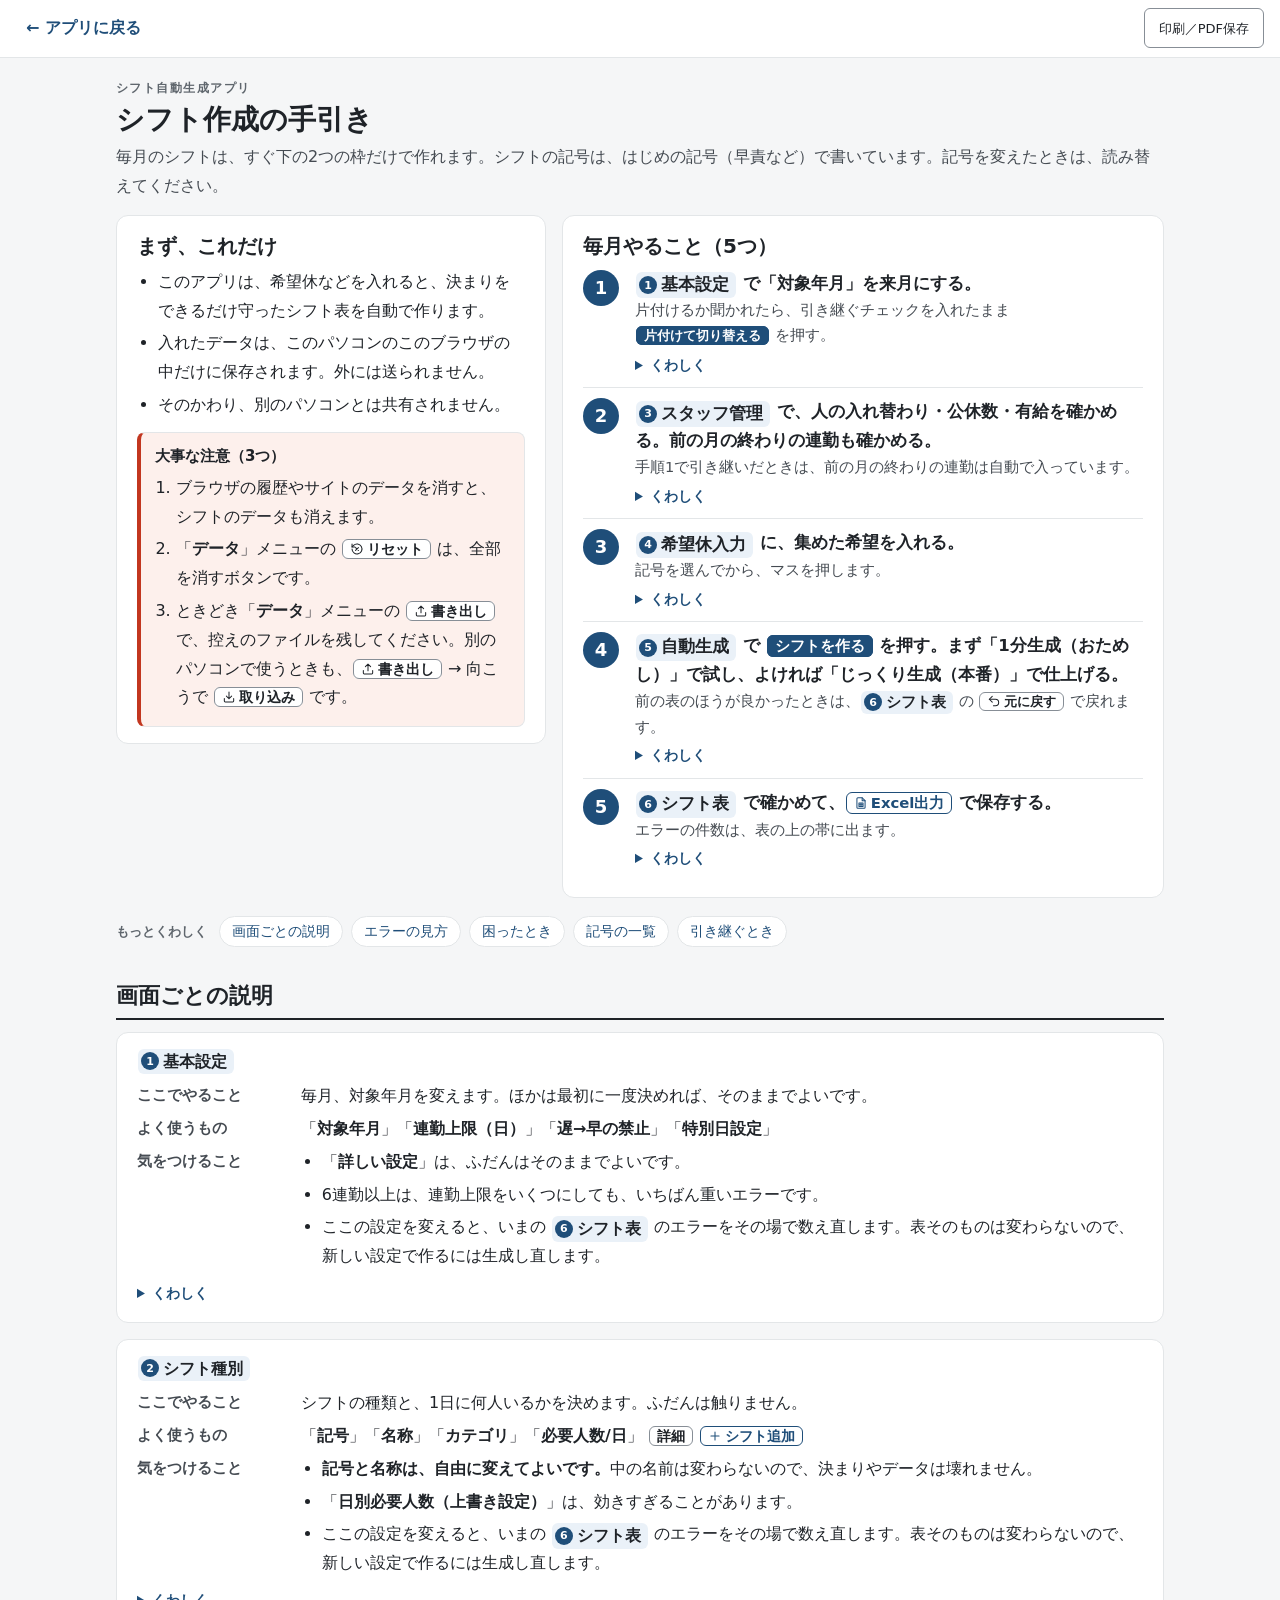
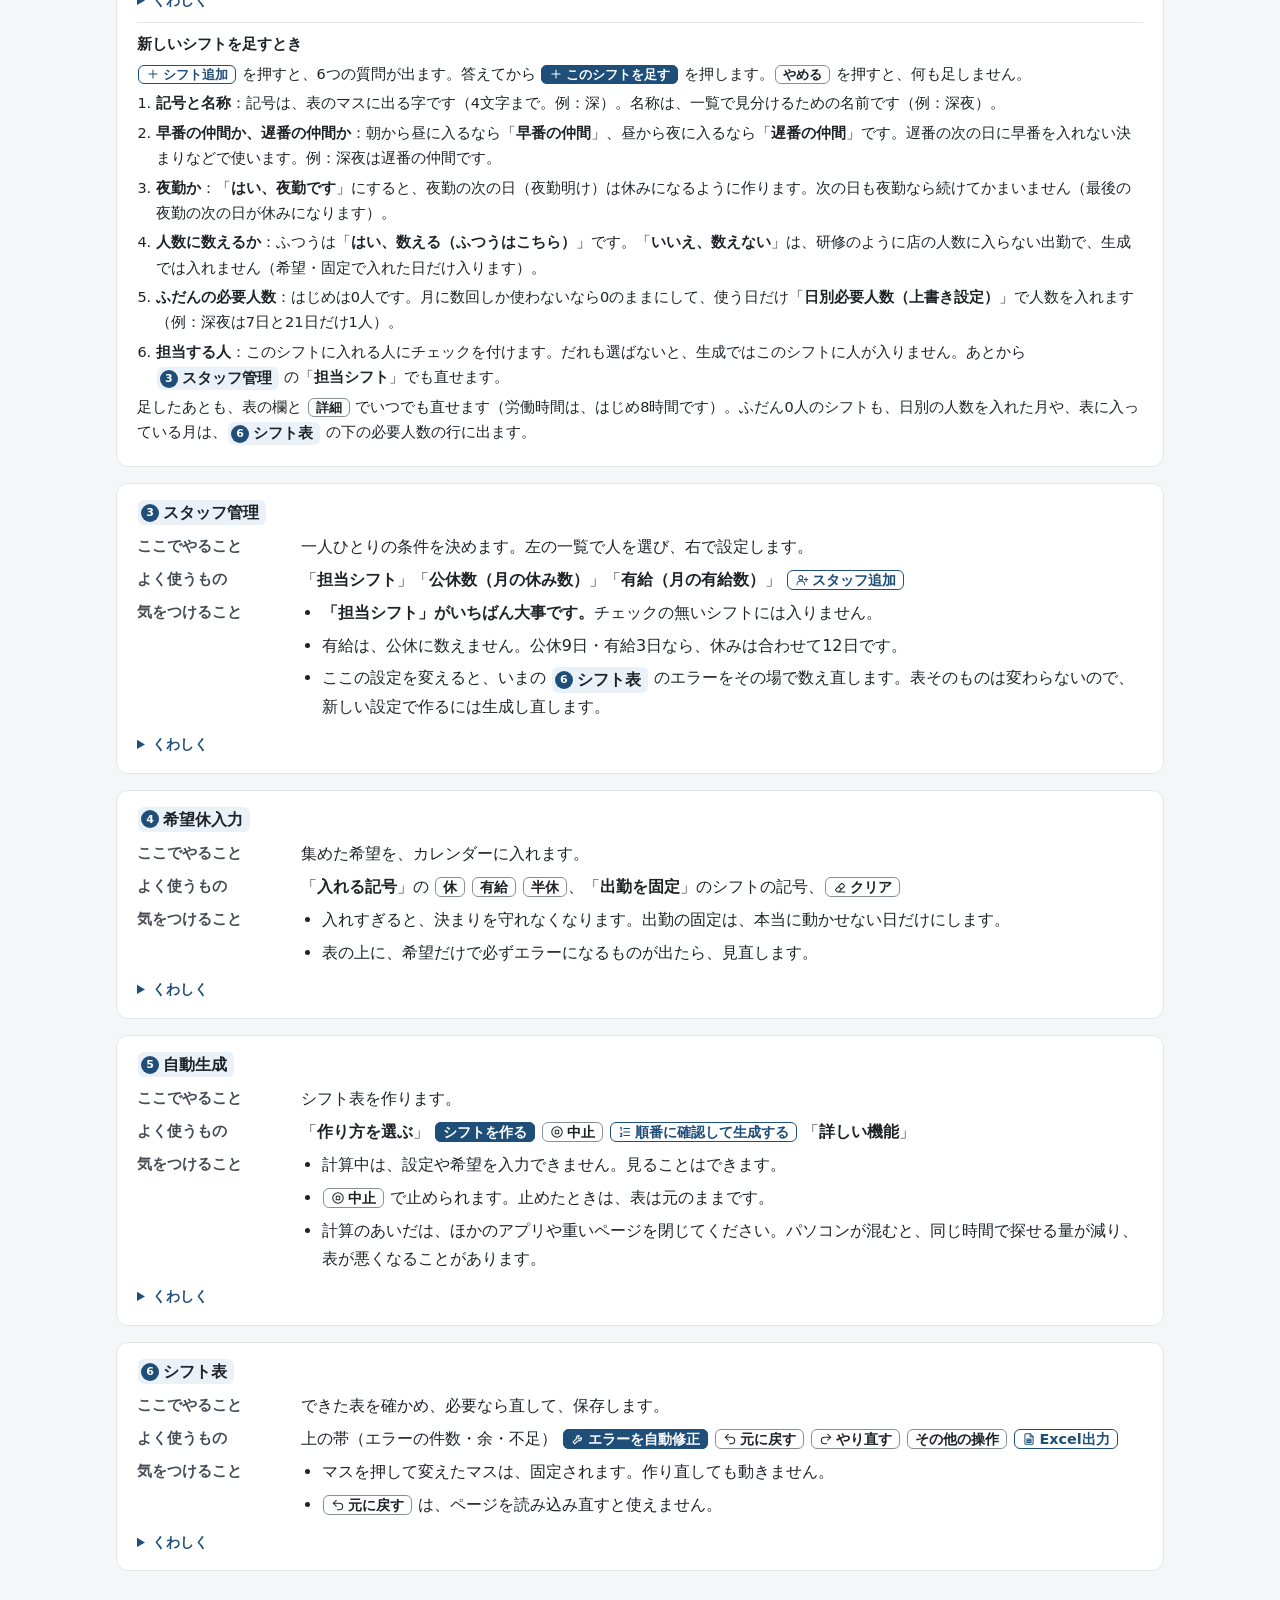
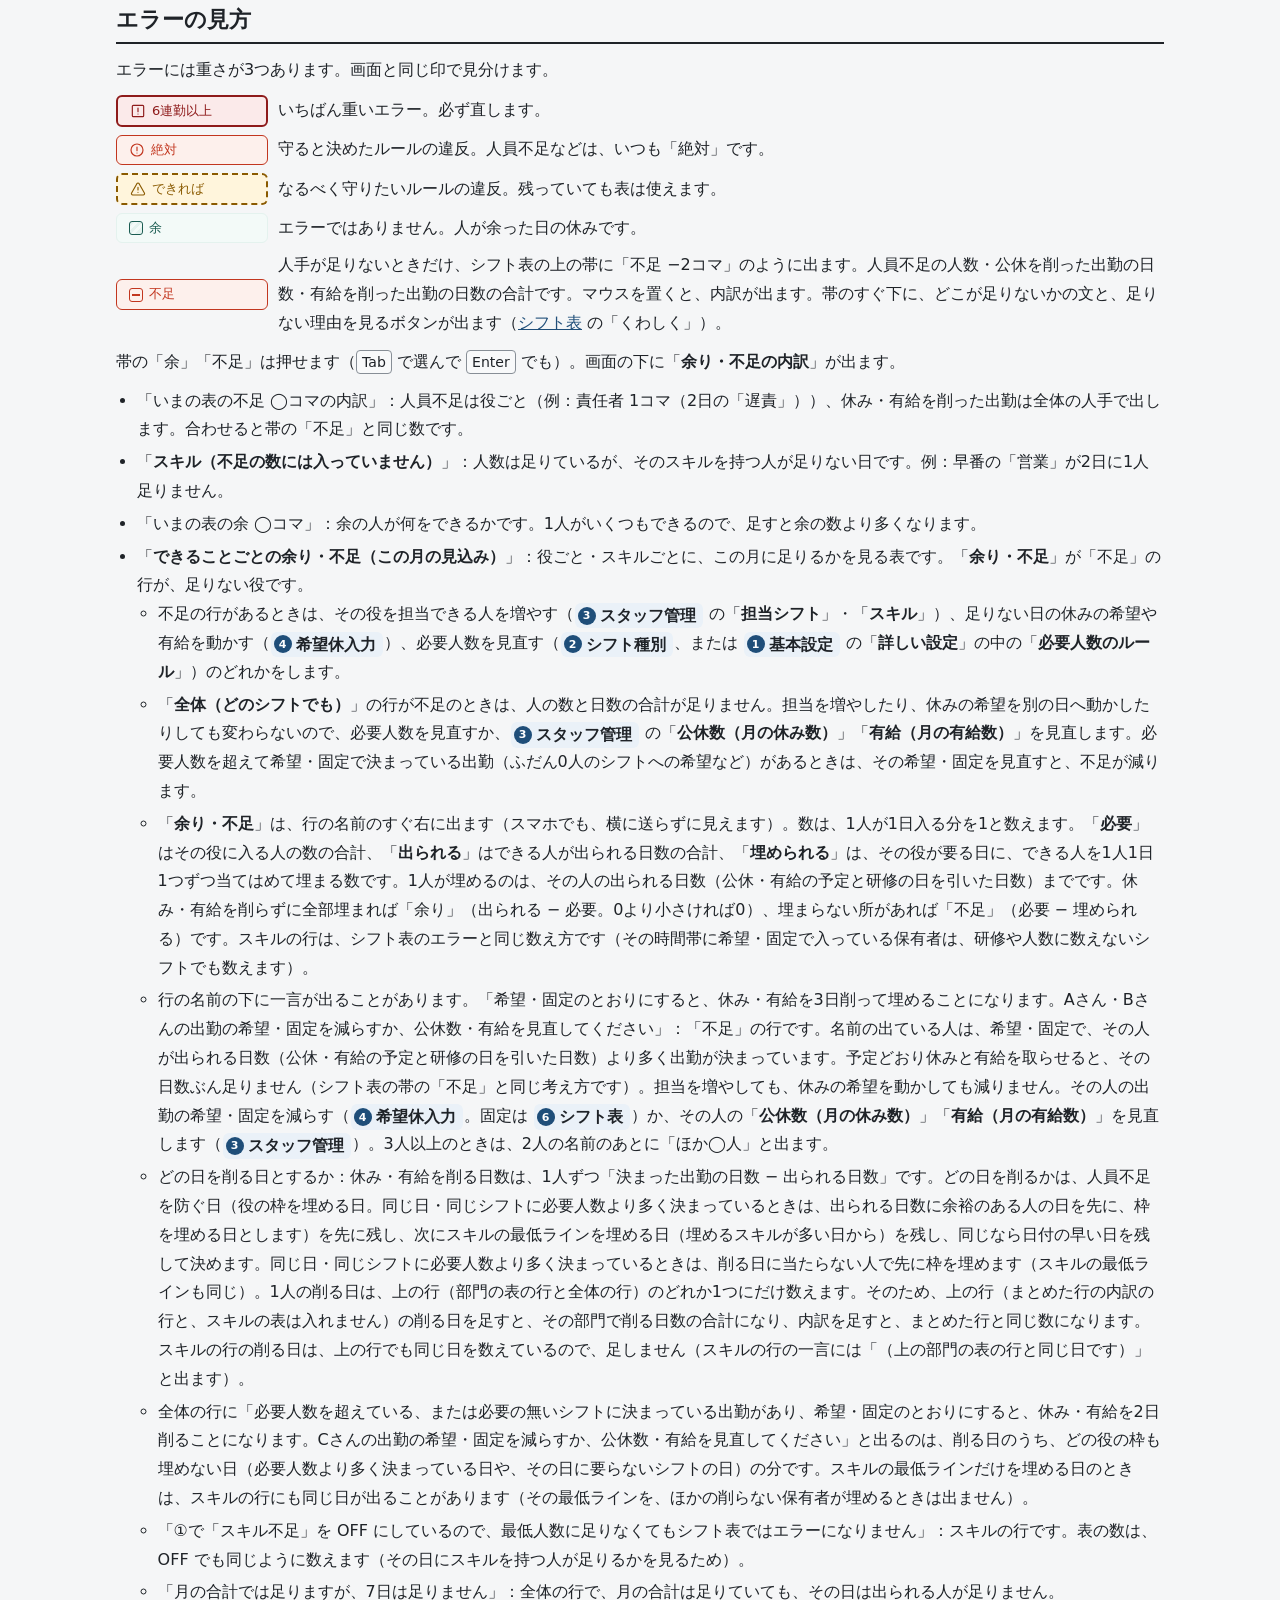
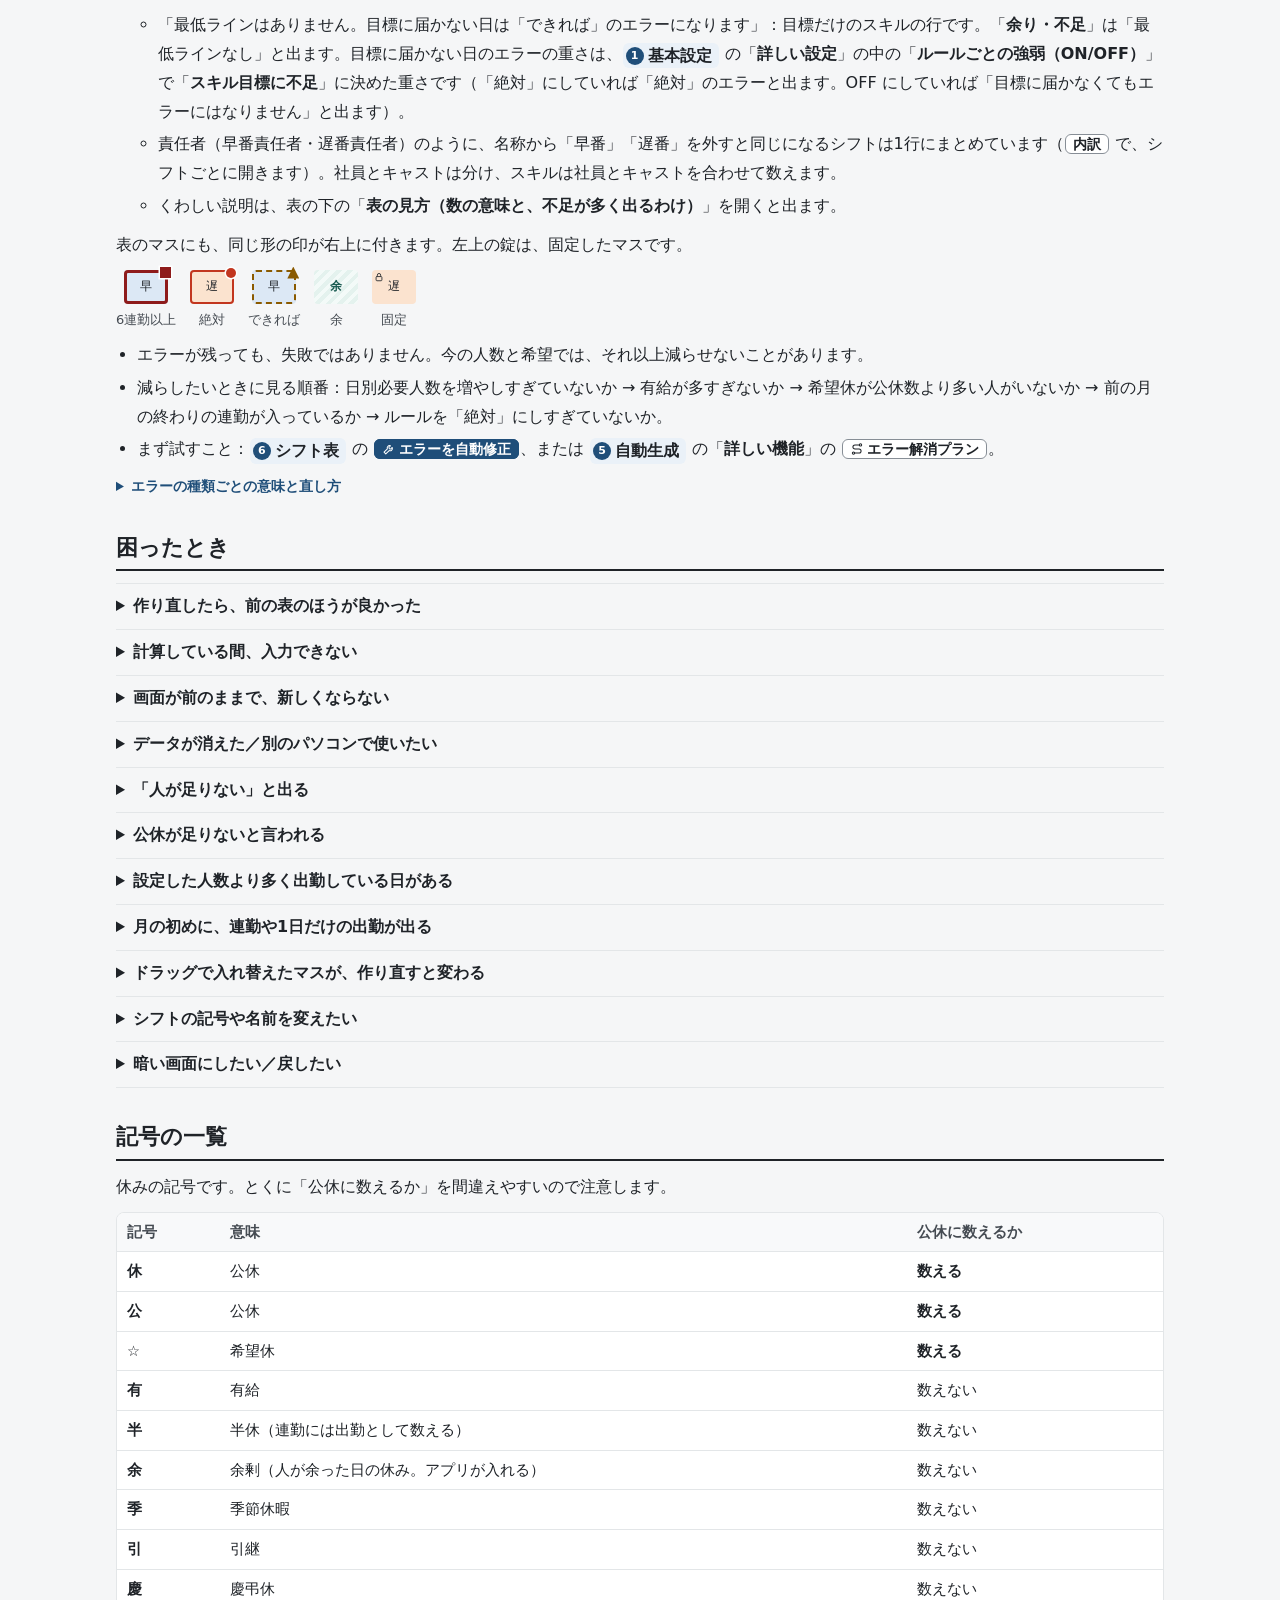
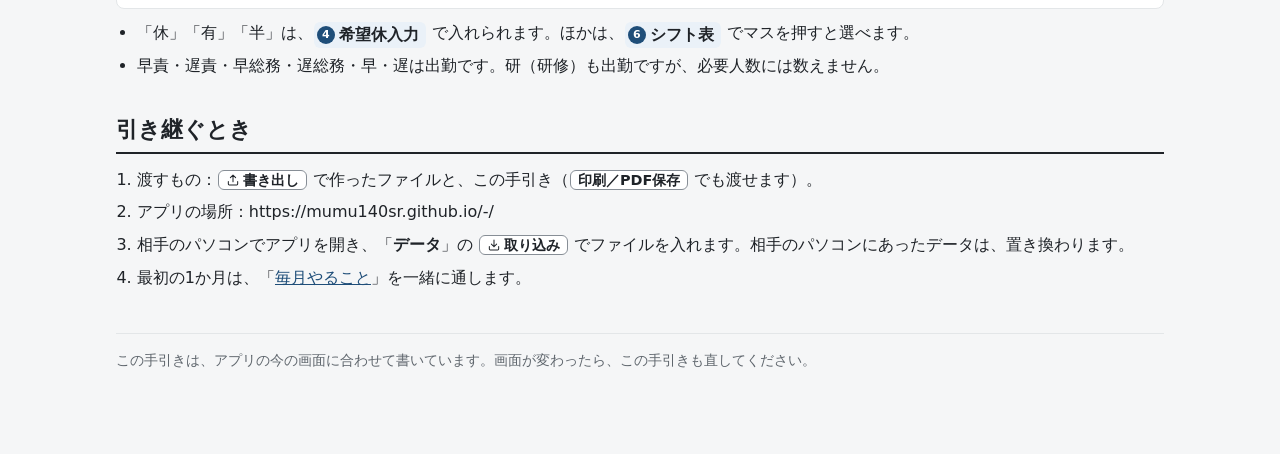
==== manual.html @ 2b90c6f6 "v269 直し2: 総務の順番（スキルの「なるべく総務に入れない」・総務の日数でならす・この通りに作り直すのあと） - スキル設定の各行に「なるべく総務に入れない」。総務の順番の2つ目の決め方は、その" ====
<!DOCTYPE html>
<html lang="ja">
<head>
<meta charset="UTF-8" />
<meta name="viewport" content="width=device-width, initial-scale=1.0" />
<title>シフト作成の手引き｜シフト自動生成アプリ</title>
<link rel="icon" href="favicon.svg?v=269" type="image/svg+xml">
<link rel="icon" href="favicon-32.png?v=269" sizes="32x32" type="image/png">
<link rel="icon" href="favicon-16.png?v=269" sizes="16x16" type="image/png">
<link rel="apple-touch-icon" href="apple-touch-icon.png?v=269">
<script>
/* アプリと同じ明暗で出す（アプリで選んだものを使い、無ければパソコンの設定に合わせる。app.v6.js と同じ決め方） */
(function () {
  try {
    var t = localStorage.getItem('shiftapp-theme');
    if (t !== 'dark' && t !== 'light') t = (window.matchMedia && window.matchMedia('(prefers-color-scheme: dark)').matches) ? 'dark' : 'light';
    document.documentElement.setAttribute('data-theme', t);
  } catch (e) {}
})();
</script>
<!-- 色・アイコン・エラーの札・マスの見本は、アプリの変数と部品（css/style.css）をそのまま使う -->
<link rel="stylesheet" href="css/style.css?v=269" />
<style>
/* ===== 手引きだけの見た目（m- で始まる名前。アプリの画面には効かない） ===== */
body.m-body { font-size: 16px; line-height: 1.8; }
.m-bar {
  position: sticky; top: 0; z-index: 20; display: flex; align-items: center; gap: 12px;
  padding: 8px 16px; background: var(--surface); border-bottom: 1px solid var(--border);
}
.m-back { font-weight: 700; text-decoration: none; color: var(--link); padding: 6px 10px; border-radius: var(--r-md); }
.m-back:hover { background: var(--accent-soft); }
.m-bar .btn { margin-left: auto; }
.m-wrap { max-width: 1080px; margin: 0 auto; padding: 20px 16px 72px; }
.m-head { margin-bottom: 14px; }
.m-eyebrow { font-size: 12px; font-weight: 700; letter-spacing: .12em; color: var(--text-muted); }
.m-head h1 { font-size: 28px; line-height: 1.35; margin: 2px 0 4px; }
.m-lede { margin: 0; color: var(--text-soft); }
.m-card {
  background: var(--surface); border: 1px solid var(--border); border-radius: var(--r-xl);
  padding: 16px 20px; margin: 0 0 16px;
}
.m-card > :last-child { margin-bottom: 0; }
.m-card h2 { font-size: 20px; line-height: 1.4; margin: 0 0 8px; }
.m-first { display: grid; grid-template-columns: minmax(0, 5fr) minmax(0, 7fr); gap: 16px; align-items: start; }
.m-first .m-card { margin: 0; }
@media (max-width: 880px) { .m-first { grid-template-columns: 1fr; } }
p { margin: 0 0 10px; }
ul, ol { margin: 0 0 10px; padding-left: 1.3em; }
li { margin-bottom: 4px; }
.m-caution { background: var(--lv-must-bg); border: 1px solid var(--border); border-left: 4px solid var(--lv-must); border-radius: var(--r-lg); padding: 10px 14px; margin-top: 12px; }
.m-caution h3 { font-size: 15px; margin: 0 0 4px; color: var(--text); }
.m-caution ol { margin: 0; }
/* 毎月やること（大きな番号） */
.m-steps { list-style: none; padding: 0; margin: 0; }
.m-steps > li { display: grid; grid-template-columns: 40px minmax(0, 1fr); gap: 12px; padding: 10px 0; margin: 0; border-top: 1px solid var(--border); }
.m-steps > li:first-child { border-top: 0; padding-top: 2px; }
.m-num {
  width: 36px; height: 36px; border-radius: 50%; background: var(--accent); color: var(--accent-text);
  display: grid; place-items: center; font-weight: 700; font-size: 18px; line-height: 1;
}
.m-step-main { font-weight: 700; font-size: 16.5px; line-height: 1.7; }
.m-step-sub { color: var(--text-soft); font-size: 14.5px; line-height: 1.7; }
/* 折りたたみ（開かなくても使える。中は細かい注意） */
details.m-more { margin-top: 4px; font-size: 14.5px; line-height: 1.75; }
details.m-more > summary { cursor: pointer; color: var(--link); font-weight: 700; font-size: 14px; width: max-content; max-width: 100%; }
details.m-more[open] > summary { margin-bottom: 4px; }
details.m-more > :not(summary) { color: var(--text); }
/* 画面と同じ名前の札 */
.m-tab {
  display: inline-flex; align-items: center; gap: 4px; padding: 0 7px 0 3px; margin: 0 1px;
  border-radius: var(--r-md); background: var(--accent-soft); color: var(--text); font-weight: 700; line-height: 1.6;
  white-space: nowrap;
}
.m-tab::before {
  content: attr(data-n); display: inline-grid; place-items: center; width: 18px; height: 18px; border-radius: 50%;
  background: var(--accent); color: var(--accent-text); font-size: 11px; line-height: 1;
}
.m-btn {
  display: inline; padding: 1px 7px; margin: 0 1px; border: 1px solid var(--border-control); border-radius: var(--r-md);
  background: var(--surface); color: var(--text); font-size: .9em; font-weight: 600; line-height: 1.9;
  white-space: nowrap;
}
/* とても長い名前の札だけ、スマホ幅で折り返す */
.m-btn.wrap { white-space: normal; -webkit-box-decoration-break: clone; box-decoration-break: clone; overflow-wrap: anywhere; }
.m-btn.pri { background: var(--accent); border-color: var(--accent); color: var(--accent-text); }
.m-btn.out { border-color: var(--accent); color: var(--link); }
:root[data-theme="dark"] .m-btn.out { border-color: var(--link); }
.m-btn .ic { width: 14px; height: 14px; margin-right: 3px; vertical-align: -2px; }
.m-ui { font-weight: 700; }
.m-key { display: inline-block; padding: 0 5px; border: 1px solid var(--border-control); border-radius: var(--r-sm); font-size: .88em; line-height: 1.6; background: var(--surface-2); }
/* もくじ */
.m-toc { margin: 18px 0 8px; display: flex; flex-wrap: wrap; gap: 6px 8px; align-items: center; }
.m-toc b { font-size: 13px; color: var(--text-muted); margin-right: 4px; }
.m-toc a { text-decoration: none; color: var(--link); background: var(--surface); border: 1px solid var(--border); border-radius: var(--radius-pill); padding: 2px 12px; font-size: 14px; }
.m-toc a:hover { background: var(--accent-soft); }
/* 章 */
.m-sec { margin-top: 34px; scroll-margin-top: 64px; }
.m-sec > h2 { font-size: 22px; line-height: 1.4; margin: 0 0 12px; padding-bottom: 6px; border-bottom: 2px solid var(--text); }
.m-screen h3 { font-size: 18px; margin: 0 0 8px; display: flex; align-items: center; gap: 8px; }
.m-screen h3 .m-tab { font-size: 16px; }
.m-three { display: grid; grid-template-columns: 9.5em minmax(0, 1fr); gap: 4px 12px; margin: 0 0 6px; }
.m-three dt { font-weight: 700; color: var(--text-soft); font-size: 14.5px; }
.m-three dd { margin: 0; }
.m-three dd ul { margin: 0; }
.m-howto { border-top: 1px solid var(--border); margin-top: 10px; padding-top: 8px; font-size: 14.5px; line-height: 1.75; }
.m-howto h4 { font-size: 15px; margin: 0 0 4px; }
.m-howto p { margin: 4px 0; }
.m-howto ol { margin: 4px 0; }
@media (max-width: 560px) { .m-three { grid-template-columns: 1fr; } .m-three dd { margin-bottom: 6px; } }
/* 表 */
.m-tw { overflow-x: auto; margin: 6px 0 10px; border: 1px solid var(--border); border-radius: var(--r-lg); background: var(--surface); }
table.m-table { width: 100%; border-collapse: collapse; }
.m-table th, .m-table td {
  text-align: left; vertical-align: top; border: 0; border-bottom: 1px solid var(--border);
  padding: 7px 10px; font-size: 14.5px; line-height: 1.7; color: var(--text);
}
.m-table thead th { background: var(--surface-2); color: var(--text-soft); font-weight: 700; white-space: nowrap; }
.m-table tbody tr:last-child td, .m-table tbody tr:last-child th { border-bottom: 0; }
.m-table tbody tr:hover { background: transparent; }
.m-table .m-grp th { background: var(--surface-2); color: var(--text-soft); font-size: 13.5px; }
.m-table td.m-sym { font-weight: 700; white-space: nowrap; }
/* エラーの段階・マスの見本（アプリの部品のまま） */
.m-levels { list-style: none; padding: 0; margin: 4px 0 10px; display: grid; gap: 8px; }
.m-levels li { display: grid; grid-template-columns: 9.5em minmax(0, 1fr); gap: 10px; align-items: center; margin: 0; }
.m-levels .lv-chip { justify-content: flex-start; }
@media (max-width: 560px) { .m-levels li { grid-template-columns: 1fr; gap: 2px; } .m-levels .lv-chip { width: max-content; } }
.m-cells { display: flex; flex-wrap: wrap; gap: 14px; margin: 6px 0 10px; }
.m-cells figure { margin: 0; display: grid; justify-items: center; gap: 4px; font-size: 13px; color: var(--text-soft); }
.m-cells .shift-cell { width: 44px; }
/* 困ったとき */
.m-qa details { border-top: 1px solid var(--border); padding: 8px 0; }
.m-qa details:last-child { border-bottom: 1px solid var(--border); }
.m-qa summary { cursor: pointer; font-weight: 700; }
.m-qa summary:hover { color: var(--link); }
.m-qa details > p { margin: 6px 0 2px 1.2em; color: var(--text); font-size: 15px; }
.m-foot { margin-top: 40px; padding-top: 14px; border-top: 1px solid var(--border); color: var(--text-muted); font-size: 13.5px; }
/* 印刷：画面の上の帯ともくじは出さない。折りたたみは印刷の前に開く（下の script） */
@media print {
  .m-bar, .m-toc { display: none; }
  body.m-body { background: #fff; font-size: 11pt; }
  .m-first { grid-template-columns: 1fr; }
  .m-card, .m-tw, .m-qa details { break-inside: avoid; }
  details > summary { list-style: none; }
}
</style>
</head>
<body class="m-body">
<!-- 線画のアイコン（index.html の #iconSprite から、この手引きで使うものだけを写したもの。形を変えるときは index.html と合わせる） -->
<svg id="iconSprite" width="0" height="0" style="position:absolute" aria-hidden="true" focusable="false"><defs>
<symbol id="i-carry" viewBox="0 0 24 24"><rect x="13" y="4" width="8" height="16" rx="1.5"/><path d="M3 12h7.5M7.5 8.5 11 12l-3.5 3.5"/></symbol>
<symbol id="i-crit" viewBox="0 0 24 24"><rect x="3.5" y="3.5" width="17" height="17" rx="1.5"/><path d="M12 7.5v5.5M12 16.5v.01"/></symbol>
<symbol id="i-csv" viewBox="0 0 24 24"><path d="M14 3H6.5A1.5 1.5 0 0 0 5 4.5v15A1.5 1.5 0 0 0 6.5 21h11a1.5 1.5 0 0 0 1.5-1.5V8l-5-5z"/><path d="M14 3v5h5"/><path d="M8.5 12.5h7M8.5 15.5h7M8.5 18.5h4"/></symbol>
<symbol id="i-eraser" viewBox="0 0 24 24"><path d="M8.5 20.5h12M5 15.5l9-9a2 2 0 0 1 2.8 0l2.2 2.2a2 2 0 0 1 0 2.8l-8.5 8.5a2 2 0 0 1-1.4.5H8.3a2 2 0 0 1-1.4-.6L5 18.3a2 2 0 0 1 0-2.8z"/><path d="m9.5 11 4.5 4.5"/></symbol>
<symbol id="i-excel" viewBox="0 0 24 24"><path d="M14 3H6.5A1.5 1.5 0 0 0 5 4.5v15A1.5 1.5 0 0 0 6.5 21h11a1.5 1.5 0 0 0 1.5-1.5V8l-5-5z"/><path d="M14 3v5h5"/><path d="M8.5 12h7v6h-7zM8.5 15h7M12 12v6"/></symbol>
<symbol id="i-export" viewBox="0 0 24 24"><path d="M4 14.5V19a1.5 1.5 0 0 0 1.5 1.5h13A1.5 1.5 0 0 0 20 19v-4.5"/><path d="M12 15V3.5M7.5 8 12 3.5 16.5 8"/></symbol>
<symbol id="i-feasible" viewBox="0 0 24 24"><circle cx="10.5" cy="10.5" r="6.5"/><path d="m20 20-4.6-4.6"/><path d="m7.8 10.6 1.9 1.9 3.4-3.6"/></symbol>
<symbol id="i-forecast" viewBox="0 0 24 24"><path d="m3.5 17 5.5-5.5 4 4 7.5-7.5"/><path d="M15 8h5.5v5.5"/></symbol>
<symbol id="i-import" viewBox="0 0 24 24"><path d="M4 14.5V19a1.5 1.5 0 0 0 1.5 1.5h13A1.5 1.5 0 0 0 20 19v-4.5"/><path d="M12 3.5V15M7.5 10.5 12 15l4.5-4.5"/></symbol>
<symbol id="i-lock" viewBox="0 0 24 24"><rect x="5" y="11" width="14" height="10" rx="2"/><path d="M8 11V7.5a4 4 0 0 1 8 0V11"/></symbol>
<symbol id="i-must" viewBox="0 0 24 24"><circle cx="12" cy="12" r="9"/><path d="M12 7.5v5.5M12 16.5v.01"/></symbol>
<symbol id="i-partial" viewBox="0 0 24 24"><rect x="3" y="5" width="18" height="16" rx="2"/><path d="M3 10h18M8 3v4M16 3v4"/><path d="M8 15.5h7M13 13.5l2 2-2 2"/></symbol>
<symbol id="i-plan" viewBox="0 0 24 24"><circle cx="6" cy="19" r="2"/><circle cx="18" cy="5" r="2"/><path d="M8 19h7.5a3.5 3.5 0 0 0 0-7h-7a3.5 3.5 0 0 1 0-7H16"/></symbol>
<symbol id="i-plus" viewBox="0 0 24 24"><path d="M12 5v14M5 12h14"/></symbol>
<symbol id="i-redo" viewBox="0 0 24 24"><path d="m15 14 5-5-5-5"/><path d="M20 9H9.5a5.5 5.5 0 0 0 0 11H13"/></symbol>
<symbol id="i-repair" viewBox="0 0 24 24"><path d="M14.5 6.5a4 4 0 0 0-5.3 5.2L3.5 17.5l3 3 5.8-5.8a4 4 0 0 0 5.2-5.3l-2.6 2.6-2.4-.6-.6-2.4z"/></symbol>
<symbol id="i-reset" viewBox="0 0 24 24"><path d="M3.5 12a8.5 8.5 0 1 0 2.6-6.1L3.5 8.5"/><path d="M3.5 3.5v5h5"/><path d="m9.5 9.5 5 5M14.5 9.5l-5 5"/></symbol>
<symbol id="i-rulecheck" viewBox="0 0 24 24"><rect x="5" y="4" width="14" height="17.5" rx="2"/><path d="M9 4V2.5h6V4"/><path d="m9 13 2 2 4-4.5"/></symbol>
<symbol id="i-soft" viewBox="0 0 24 24"><path d="M10.3 4 2.4 18a2 2 0 0 0 1.7 3h15.8a2 2 0 0 0 1.7-3L13.7 4a2 2 0 0 0-3.4 0z"/><path d="M12 9.5v4M12 17v.01"/></symbol>
<symbol id="i-stop" viewBox="0 0 24 24"><circle cx="12" cy="12" r="9"/><rect x="9" y="9" width="6" height="6" rx="1"/></symbol>
<symbol id="i-sur-fix" viewBox="0 0 24 24"><path d="M4 6h9M17 6h3M4 12h3M11 12h9M4 18h11M19 18h1"/><circle cx="15" cy="6" r="2"/><circle cx="9" cy="12" r="2"/><circle cx="17" cy="18" r="2"/></symbol>
<symbol id="i-sur-use" viewBox="0 0 24 24"><path d="M12 4v16M8 20h8M5 7h14"/><path d="M5 7 2.5 13a2.6 2.6 0 0 0 5 0L5 7zM19 7l-2.5 6a2.6 2.6 0 0 0 5 0L19 7z"/><circle cx="12" cy="4" r="1"/></symbol>
<symbol id="i-undo" viewBox="0 0 24 24"><path d="M9 14 4 9l5-5"/><path d="M4 9h10.5a5.5 5.5 0 0 1 0 11H11"/></symbol>
<symbol id="i-unlock" viewBox="0 0 24 24"><rect x="5" y="11" width="14" height="10" rx="2"/><path d="M8 11V7.5a4 4 0 0 1 7.6-1.7"/></symbol>
<symbol id="i-user-plus" viewBox="0 0 24 24"><circle cx="10" cy="8" r="3.5"/><path d="M3.5 20a6.5 6.5 0 0 1 13 0M19 8v6M16 11h6"/></symbol>
<symbol id="i-wizard" viewBox="0 0 24 24"><path d="M10 6h10M10 12h10M10 18h10"/><path d="M4 5l1.5-1v5M3.8 15.2a1.6 1.6 0 1 1 2.4 1.9L4 19.5h2.6"/></symbol>
</defs></svg>
<div class="m-bar">
  <a class="m-back" href="index.html">← アプリに戻る</a>
  <button id="btnPrint" type="button" class="btn">印刷／PDF保存</button>
</div>

<main class="m-wrap">

  <header class="m-head">
    <div class="m-eyebrow">シフト自動生成アプリ</div>
    <h1>シフト作成の手引き</h1>
    <p class="m-lede">毎月のシフトは、すぐ下の2つの枠だけで作れます。シフトの記号は、はじめの記号（早責など）で書いています。記号を変えたときは、読み替えてください。</p>
  </header>

  <div class="m-first">
    <!-- 1. まず、これだけ -->
    <section class="m-card" id="first">
      <h2>まず、これだけ</h2>
      <ul>
        <li>このアプリは、希望休などを入れると、決まりをできるだけ守ったシフト表を自動で作ります。</li>
        <li>入れたデータは、このパソコンのこのブラウザの中だけに保存されます。外には送られません。</li>
        <li>そのかわり、別のパソコンとは共有されません。</li>
      </ul>
      <div class="m-caution">
        <h3>大事な注意（3つ）</h3>
        <ol>
          <li>ブラウザの履歴やサイトのデータを消すと、シフトのデータも消えます。</li>
          <li>「<span class="m-ui">データ</span>」メニューの <span class="m-btn"><svg class="ic" aria-hidden="true"><use href="#i-reset"/></svg>リセット</span> は、全部を消すボタンです。</li>
          <li>ときどき「<span class="m-ui">データ</span>」メニューの <span class="m-btn"><svg class="ic" aria-hidden="true"><use href="#i-export"/></svg>書き出し</span> で、控えのファイルを残してください。別のパソコンで使うときも、<span class="m-btn"><svg class="ic" aria-hidden="true"><use href="#i-export"/></svg>書き出し</span> → 向こうで <span class="m-btn"><svg class="ic" aria-hidden="true"><use href="#i-import"/></svg>取り込み</span> です。</li>
        </ol>
      </div>
    </section>

    <!-- 2. 毎月やること -->
    <section class="m-card" id="monthly">
      <h2>毎月やること（5つ）</h2>
      <ol class="m-steps">
        <li><span class="m-num">1</span><div>
          <div class="m-step-main"><span class="m-tab" data-n="1">基本設定</span> で「<span class="m-ui">対象年月</span>」を来月にする。</div>
          <div class="m-step-sub">片付けるか聞かれたら、引き継ぐチェックを入れたまま <span class="m-btn pri">片付けて切り替える</span> を押す。</div>
          <details class="m-more"><summary>くわしく</summary>
            <ol>
              <li>先月の表や希望が残っていると、「<span class="m-msg" data-pat="◯に切り替えます">◯◯ に切り替えます</span>」の画面が出ます。</li>
              <li>「<span class="m-msg" data-pat="◯の表から「前月末の連勤日数・最後のシフト」を引き継ぐ">（先月）の表から「前月末の連勤日数・最後のシフト」を引き継ぐ</span>」に、チェックが入っているか確かめます。</li>
              <li><span class="m-btn pri">片付けて切り替える</span> を押します。控えを残すなら <span class="m-btn"><svg class="ic" aria-hidden="true"><use href="#i-export"/></svg>先に書き出してから片付ける</span> を押します。</li>
            </ol>
            <ul>
              <li>片付けるのは、先月の表・希望休・固定・特別日・日ごとの必要人数などです。スタッフや設定は残ります。</li>
              <li>引き継ぐのは、そのときの表の月末です。先月の表を手で直したなら、直し終えてから切り替えます。</li>
              <li>引き継ぐチェックは、ちょうど次の月にしたときで、先月の表を作ってあるときだけ出ます。</li>
              <li><span class="m-btn">やめる（月も変えない）</span> を押すと、何も変わりません。</li>
            </ul>
          </details>
        </div></li>
        <li><span class="m-num">2</span><div>
          <div class="m-step-main"><span class="m-tab" data-n="3">スタッフ管理</span> で、人の入れ替わり・公休数・有給を確かめる。前の月の終わりの連勤も確かめる。</div>
          <div class="m-step-sub">手順1で引き継いだときは、前の月の終わりの連勤は自動で入っています。</div>
          <details class="m-more"><summary>くわしく</summary>
            <ul>
              <li>左の一覧で人を選ぶと、右にその人の設定が出ます。</li>
              <li>新しい人は <span class="m-btn out"><svg class="ic" aria-hidden="true"><use href="#i-user-plus"/></svg>スタッフ追加</span> で足します。やめた人は、設定の右上の <span class="m-btn">このスタッフを削除</span> で消します。</li>
              <li>「<span class="m-ui">前月末の連勤日数（0＝月末は休み）</span>」と「<span class="m-ui">前月末シフト（連勤1日以上で選択）</span>」を確かめます。</li>
              <li>引き継がなかったときは、人ごとに入れます。月を切り替える前なら、<span class="m-btn"><svg class="ic" aria-hidden="true"><use href="#i-carry"/></svg>前月末の連勤・シフトを取り込む</span> でも入ります（画面にある表の月末から読みます）。</li>
              <li>有給は、公休に数えません。</li>
            </ul>
          </details>
        </div></li>
        <li><span class="m-num">3</span><div>
          <div class="m-step-main"><span class="m-tab" data-n="4">希望休入力</span> に、集めた希望を入れる。</div>
          <div class="m-step-sub">記号を選んでから、マスを押します。</div>
          <details class="m-more"><summary>くわしく</summary>
            <ul>
              <li><span class="m-btn">休</span> <span class="m-btn">有給</span> <span class="m-btn">半休</span> は、その日を休み・有給・半休にします。</li>
              <li>シフトの記号（早・遅など）を入れると、その日はそのシフトに固定されます。</li>
              <li>消すときは、マスをダブルクリックします。</li>
              <li>表の上に「<span class="m-msg" data-pat="希望だけで、必ずエラーになるものが◯あります">希望だけで、必ずエラーになるものが◯件あります</span>」と出たら、希望を見直します。</li>
            </ul>
          </details>
        </div></li>
        <li><span class="m-num">4</span><div>
          <div class="m-step-main"><span class="m-tab" data-n="5">自動生成</span> で <span class="m-btn pri">シフトを作る</span> を押す。まず「<span class="m-ui">1分生成（おためし）</span>」で試し、よければ「<span class="m-ui">じっくり生成（本番）</span>」で仕上げる。</div>
          <div class="m-step-sub">前の表のほうが良かったときは、<span class="m-tab" data-n="6">シフト表</span> の <span class="m-btn"><svg class="ic" aria-hidden="true"><use href="#i-undo"/></svg>元に戻す</span> で戻れます。</div>
          <details class="m-more"><summary>くわしく</summary>
            <ul>
              <li>「<span class="m-ui">作り方を選ぶ</span>」で選んでから、<span class="m-btn pri">シフトを作る</span> を押します。</li>
              <li>1分生成は1部門あたり最大60秒、じっくり生成は最大約11分かかります。</li>
              <li>計算中は、設定や希望を入力できません。止めるときは <span class="m-btn"><svg class="ic" aria-hidden="true"><use href="#i-stop"/></svg>中止</span> を押します。</li>
              <li>固定したマスと、<span class="m-tab" data-n="4">希望休入力</span> の希望は、そのまま残ります。</li>
              <li>作り終わると、<span class="m-tab" data-n="6">シフト表</span> の画面に移ります。</li>
              <li><span class="m-btn"><svg class="ic" aria-hidden="true"><use href="#i-undo"/></svg>元に戻す</span> は、ページを読み込み直すと使えません。その月に初めて作ったときは、戻る前の表はありません。</li>
            </ul>
          </details>
        </div></li>
        <li><span class="m-num">5</span><div>
          <div class="m-step-main"><span class="m-tab" data-n="6">シフト表</span> で確かめて、<span class="m-btn out"><svg class="ic" aria-hidden="true"><use href="#i-excel"/></svg>Excel出力</span> で保存する。</div>
          <div class="m-step-sub">エラーの件数は、表の上の帯に出ます。</div>
          <details class="m-more"><summary>くわしく</summary>
            <ul>
              <li>エラーが残ったら <span class="m-btn pri"><svg class="ic" aria-hidden="true"><use href="#i-repair"/></svg>エラーを自動修正</span> を押します。直す案が並ぶので、選んで <span class="m-btn pri">反映</span> を押します。</li>
              <li>エラーの重さは、下の「<a href="#errors">エラーの見方</a>」で見分けます。</li>
              <li>保存されるファイルは「シフト表_2026-11.xlsx」のような名前です。</li>
              <li>あわせて「<span class="m-ui">データ</span>」の <span class="m-btn"><svg class="ic" aria-hidden="true"><use href="#i-export"/></svg>書き出し</span> で控えを残すと安心です。</li>
            </ul>
          </details>
        </div></li>
      </ol>
    </section>
  </div>

  <nav class="m-toc" aria-label="もくじ">
    <b>もっとくわしく</b>
    <a href="#screens">画面ごとの説明</a>
    <a href="#errors">エラーの見方</a>
    <a href="#trouble">困ったとき</a>
    <a href="#marks">記号の一覧</a>
    <a href="#handover">引き継ぐとき</a>
  </nav>

  <!-- 3. 画面ごとの説明 -->
  <section class="m-sec" id="screens">
    <h2>画面ごとの説明</h2>

    <div class="m-card m-screen" id="s1">
      <h3><span class="m-tab" data-n="1">基本設定</span></h3>
      <dl class="m-three">
        <dt>ここでやること</dt><dd>毎月、対象年月を変えます。ほかは最初に一度決めれば、そのままでよいです。</dd>
        <dt>よく使うもの</dt><dd>「<span class="m-ui">対象年月</span>」「<span class="m-ui">連勤上限（日）</span>」「<span class="m-ui">遅→早の禁止</span>」「<span class="m-ui">特別日設定</span>」</dd>
        <dt>気をつけること</dt><dd><ul>
          <li>「<span class="m-ui">詳しい設定</span>」は、ふだんはそのままでよいです。</li>
          <li>6連勤以上は、連勤上限をいくつにしても、いちばん重いエラーです。</li>
          <li>ここの設定を変えると、いまの <span class="m-tab" data-n="6">シフト表</span> のエラーをその場で数え直します。表そのものは変わらないので、新しい設定で作るには生成し直します。</li>
        </ul></dd>
      </dl>
      <details class="m-more"><summary>くわしく</summary>
        <ul>
          <li>「<span class="m-ui">連勤上限（日）</span>」：この日数を超える連勤をエラーにします。4なら、5連勤からエラーです。</li>
          <li>「<span class="m-ui">遅→早の禁止</span>」：遅番の次の日に、早番を入れません。</li>
          <li>「<span class="m-ui">単発休みのペナルティ</span>」：出勤に挟まれた1日だけの休みを避けます。</li>
          <li>「<span class="m-ui">連休の目安回数（月・全体）</span>」：全員に、月に何回2連休を入れるかの目安です。0は指定なしです。</li>
          <li>「<span class="m-ui">表を作ったあとに、総務の順番に入れ替える</span>」：はじめは入です。表を作ったあと、総務のシフトに入る人を、<span class="m-tab" data-n="3">スタッフ管理</span> の「<span class="m-ui">総務の順番</span>」の順に入れ替えます（くわしくは <span class="m-tab" data-n="3">スタッフ管理</span> の説明）。エラーが1件でも増える入れ替えはしません。切ると、作った表のままです。</li>
          <li>特別日：「<span class="m-ui">入れ替え日（副店長を遅番固定）</span>」は副店長をその日の遅責に、「<span class="m-ui">新装日（副店長を早番固定）</span>」は早責に入れます。「<span class="m-ui">搬入日</span>」は、「<span class="m-ui">必要人数のルール</span>」で人数を決めるときに使います。日付は「1,15」のようにカンマで区切ります。</li>
          <li>「<span class="m-ui">詳しい設定</span>」の中：
            <ul>
              <li>「<span class="m-ui">計算のしかた</span>」：ふだんはそのまま（両方オン）にします。</li>
              <li>「<span class="m-ui">ルールごとの強弱（ON/OFF）</span>」：ルールごとに「<span class="m-ui">絶対</span>」「<span class="m-ui">できれば</span>」「<span class="m-ui">OFF（使わない）</span>」を選べます。人員不足・公休数不足・連勤超過・担当外シフト・日ごとに要るスキルは変えられません。</li>
              <li>「<span class="m-ui">必要人数のルール</span>」：「入れ替え日は遅番を2人」のように、条件で人数を決めます。月が変わっても、日付が自動で決まります。</li>
            </ul>
          </li>
        </ul>
      </details>
    </div>

    <div class="m-card m-screen" id="s2">
      <h3><span class="m-tab" data-n="2">シフト種別</span></h3>
      <dl class="m-three">
        <dt>ここでやること</dt><dd>シフトの種類と、1日に何人いるかを決めます。ふだんは触りません。</dd>
        <dt>よく使うもの</dt><dd>「<span class="m-ui">記号</span>」「<span class="m-ui">名称</span>」「<span class="m-ui">カテゴリ</span>」「<span class="m-ui">必要人数/日</span>」 <span class="m-btn">詳細</span> <span class="m-btn out"><svg class="ic" aria-hidden="true"><use href="#i-plus"/></svg>シフト追加</span></dd>
        <dt>気をつけること</dt><dd><ul>
          <li><b>記号と名称は、自由に変えてよいです。</b>中の名前は変わらないので、決まりやデータは壊れません。</li>
          <li>「<span class="m-ui">日別必要人数（上書き設定）</span>」は、効きすぎることがあります。</li>
          <li>ここの設定を変えると、いまの <span class="m-tab" data-n="6">シフト表</span> のエラーをその場で数え直します。表そのものは変わらないので、新しい設定で作るには生成し直します。</li>
        </ul></dd>
      </dl>
      <details class="m-more"><summary>くわしく</summary>
        <ul>
          <li>「<span class="m-ui">記号</span>」は、画面と Excel・CSV に出す字です。4文字まで、自由に変えられます。
            <ul>
              <li>中の名前は変わりません（<span class="m-btn">詳細</span> の中に「<span class="m-msg" data-pat="中の名前：◯（変わりません）">中の名前：早責（変わりません）</span>」と出ます）。決まり（1日1人・責任者の順位など）や、担当シフト・希望・固定・作った表は壊れません。</li>
              <li>空・ほかのシフトや休みの記号と同じ字・「=」「+」「-」「@」で始まる字は使えません。</li>
            </ul>
          </li>
          <li>「<span class="m-ui">カテゴリ</span>」は「<span class="m-ui">A（早番）</span>」か「<span class="m-ui">B（遅番）</span>」です。遅→早などの決まりは、これで見分けます。</li>
          <li><span class="m-btn">詳細</span> の中の「<span class="m-ui">責任者として数える（特別日の副店長・責任者の順位）</span>」：このシフトに入っている人を、その時間帯の責任者として数えます。例えば深夜のシフトに付けると、入れ替え日に副店長が深夜に入っていれば「遅責に入っていない」のエラーになりません。また、深夜に入っている上の役職の人を、責任者の順位で「遅責に入るべき人」に数えません。はじめは付いていません。</li>
          <li><span class="m-btn">詳細</span> の中の「<span class="m-ui">総務のシフト（総務の順番で入れ替える）</span>」：表を作ったあとに、<span class="m-tab" data-n="3">スタッフ管理</span> の「<span class="m-ui">総務の順番</span>」で入れ替えるシフトです。はじめは早総務・遅総務に付いています。</li>
          <li>画面のマスの色は、カテゴリで決まります（早番系は青、遅番系は橙、研修は紫）。<span class="m-btn">詳細</span> の中の「<span class="m-ui">Excel出力の色</span>」は、Excel に出すときの色です。</li>
          <li>「<span class="m-ui">必要人数/日</span>」は、社員とキャストで別々に入れます。人が余った日は、多く入れずに「余」（休み）にします。</li>
          <li>「<span class="m-ui">日別必要人数（上書き設定）</span>」で、特定の日だけ人数を変えられます。土日だけのつもりでも、月に何日もあると大きな人数になります。人員不足の大きな原因です。</li>
          <li>同じ折りたたみの中の「<span class="m-ui">日ごとに要るスキル</span>」で、その日のそのシフトに入れる人を、スキルで絞れます（例：入れ替えの日の深夜は「S営業」か「P営業」を持つ人だけ）。
            <ul>
              <li>日・シフト・要るスキルを選んで <span class="m-btn"><svg class="ic" aria-hidden="true"><use href="#i-plus"/></svg>この日に指定する</span> を押します。いくつか選ぶと「どれか1つを持っていればよい」になります。やめるときは <span class="m-btn">外す</span> を押します。</li>
              <li>生成では、スキルを持たない人をその日そのシフトに入れません。入れる人が足りなければ、人員不足として出ます。希望・固定や手直しで入れたときは、「絶対」のエラー（日ごとに要るスキル）になります。</li>
              <li>指定した日は、この表と <span class="m-tab" data-n="6">シフト表</span> の下の必要人数の行で、マスが点線で囲まれます。マウスを置くと、要るスキルが出ます。</li>
              <li>社員・キャストの両方に当てます。月を切り替えて片付けると消えます。スキルの名前を変えると一緒に変わり、スキルを消すと指定からも外れます。</li>
            </ul>
          </li>
          <li>「<span class="m-ui">必要人数のルール</span>」が当たる日は、ルールの人数が出ます（数字に点線の下線。マウスを置くと、どのルールかが出ます）。その日もふだんの人数を入れられます。ルールの人数と同じ数を入れると、その日の上書きは消えます。<span class="m-tab" data-n="6">シフト表</span> の下の必要人数の行でも同じです。</li>
          <li>「研」（研修）は、必要人数に数えません。</li>
        </ul>
      </details>
      <div class="m-howto" id="addshift">
        <h4>新しいシフトを足すとき</h4>
        <p><span class="m-btn out"><svg class="ic" aria-hidden="true"><use href="#i-plus"/></svg>シフト追加</span> を押すと、6つの質問が出ます。答えてから <span class="m-btn pri"><svg class="ic" aria-hidden="true"><use href="#i-plus"/></svg>このシフトを足す</span> を押します。<span class="m-btn">やめる</span> を押すと、何も足しません。</p>
        <ol>
          <li><b>記号と名称</b>：記号は、表のマスに出る字です（4文字まで。例：深）。名称は、一覧で見分けるための名前です（例：深夜）。</li>
          <li><b>早番の仲間か、遅番の仲間か</b>：朝から昼に入るなら「<span class="m-ui">早番の仲間</span>」、昼から夜に入るなら「<span class="m-ui">遅番の仲間</span>」です。遅番の次の日に早番を入れない決まりなどで使います。例：深夜は遅番の仲間です。</li>
          <li><b>夜勤か</b>：「<span class="m-ui">はい、夜勤です</span>」にすると、夜勤の次の日（夜勤明け）は休みになるように作ります。次の日も夜勤なら続けてかまいません（最後の夜勤の次の日が休みになります）。</li>
          <li><b>人数に数えるか</b>：ふつうは「<span class="m-ui">はい、数える（ふつうはこちら）</span>」です。「<span class="m-ui">いいえ、数えない</span>」は、研修のように店の人数に入らない出勤で、生成では入れません（希望・固定で入れた日だけ入ります）。</li>
          <li><b>ふだんの必要人数</b>：はじめは0人です。月に数回しか使わないなら0のままにして、使う日だけ「<span class="m-ui">日別必要人数（上書き設定）</span>」で人数を入れます（例：深夜は7日と21日だけ1人）。</li>
          <li><b>担当する人</b>：このシフトに入れる人にチェックを付けます。だれも選ばないと、生成ではこのシフトに人が入りません。あとから <span class="m-tab" data-n="3">スタッフ管理</span> の「<span class="m-ui">担当シフト</span>」でも直せます。</li>
        </ol>
        <p>足したあとも、表の欄と <span class="m-btn">詳細</span> でいつでも直せます（労働時間は、はじめ8時間です）。ふだん0人のシフトも、日別の人数を入れた月や、表に入っている月は、<span class="m-tab" data-n="6">シフト表</span> の下の必要人数の行に出ます。</p>
      </div>
    </div>

    <div class="m-card m-screen" id="s3">
      <h3><span class="m-tab" data-n="3">スタッフ管理</span></h3>
      <dl class="m-three">
        <dt>ここでやること</dt><dd>一人ひとりの条件を決めます。左の一覧で人を選び、右で設定します。</dd>
        <dt>よく使うもの</dt><dd>「<span class="m-ui">担当シフト</span>」「<span class="m-ui">公休数（月の休み数）</span>」「<span class="m-ui">有給（月の有給数）</span>」 <span class="m-btn out"><svg class="ic" aria-hidden="true"><use href="#i-user-plus"/></svg>スタッフ追加</span></dd>
        <dt>気をつけること</dt><dd><ul>
          <li><b>「<span class="m-ui">担当シフト</span>」がいちばん大事です。</b>チェックの無いシフトには入りません。</li>
          <li>有給は、公休に数えません。公休9日・有給3日なら、休みは合わせて12日です。</li>
          <li>ここの設定を変えると、いまの <span class="m-tab" data-n="6">シフト表</span> のエラーをその場で数え直します。表そのものは変わらないので、新しい設定で作るには生成し直します。</li>
        </ul></dd>
      </dl>
      <details class="m-more"><summary>くわしく</summary>
        <ul>
          <li>一覧で人を選ぶと、右の「<span class="m-ui">スタッフの設定</span>」に、その人の項目が出ます。スマホでは一覧の下に出ます。一覧は <span class="m-key">↑</span> <span class="m-key">↓</span> キーでも選べます。</li>
          <li>「<span class="m-ui">公休数（月の休み数）</span>」は、その月の休みの目標です。数えるのは「休」「公」「☆」だけです。キャストは目安で、足りなくてもエラーにしません。</li>
          <li>「<span class="m-ui">有給（月の有給数）</span>」の日数だけ、アプリが「有」を入れます。</li>
          <li>「<span class="m-ui">希望（早可／遅可）</span>」：片方を外すと、その時間帯を避けます。</li>
          <li>「<span class="m-ui">早遅バランス（割合／のみ＝絶対）</span>」：「<span class="m-ui">早番多め（7：3）</span>」は、出勤の7割を早番にします。「<span class="m-ui">早番のみ（絶対）</span>」は早番だけ、「<span class="m-ui">指定なし（OFF）</span>」は割合を見ません。</li>
          <li>「<span class="m-ui">前月末の連勤日数（0＝月末は休み）</span>」と「<span class="m-ui">前月末シフト（連勤1日以上で選択）</span>」は、月の初めの連勤を正しく数えるために使います。</li>
          <li>下の「<span class="m-ui">スキル設定</span>」で、「営業できる人」などを登録し、早番・遅番に何人いるかを決めます。「<span class="m-ui">なるべく総務に入れない</span>」に印を付けたスキルを持つ人は、総務の順番で後回しになります（そのスキルの時間帯の総務だけ）。はじめは、名前に「営業」を含むスキルに印が付いています。新しく足したスキルには付きません。</li>
          <li>「<span class="m-ui">総務の順番</span>」：表を作ったあと、総務のシフトにだれを先に入れるかです（<span class="m-tab" data-n="1">基本設定</span> の「<span class="m-ui">表を作ったあとに、総務の順番に入れ替える</span>」が入のとき）。
            <ul>
              <li>「<span class="m-ui">総務に先に入れる</span>」→「<span class="m-ui">ふつう</span>」→「<span class="m-ui">なるべく入れない</span>」の順に、総務へ入れます。はじめは「<span class="m-ui">ふつう</span>」です。</li>
              <li>同じ順番どうしは、「<span class="m-ui">スキル設定</span>」で「<span class="m-ui">なるべく総務に入れない</span>」にしたスキル（早番の総務なら早番のスキル）を持たない人 → 職位が下の人（スタッフ → リーダー → チーフ → 副店長）→ その月の総務の日が少ない人 の順です。総務の日の差が1日だけのときは入れ替えません（行ったり来たりしないように）。</li>
              <li>入れ替えるのは、同じ日・同じ時間帯の、総務の人とふつうの出勤（早・遅など）の人だけです。希望・固定で決まっている日や、相手のシフトを担当していない人は入れ替えません。エラーが1件でも増える入れ替えもしません。</li>
              <li>「<span class="m-ui">なるべく総務に入れない</span>」スキルを持たない人に、総務の日が集まります。多すぎる人は「<span class="m-ui">なるべく入れない</span>」にしてから、<span class="m-tab" data-n="6">シフト表</span> の <span class="m-btn">その他の操作</span> → <span class="m-btn">総務の順番に入れ替える</span> を押すか、作り直してください。</li>
              <li>エラーにはしません（順番どおりでなくても、エラーの件数は変わりません）。</li>
            </ul>
          </li>
          <li>計算中も、一覧で人を切り替えて見ることや、「<span class="m-ui">スキル設定</span>」「<span class="m-ui">役職タイプ説明</span>」を開くことはできます。入力はできません。</li>
        </ul>
      </details>
    </div>

    <div class="m-card m-screen" id="s4">
      <h3><span class="m-tab" data-n="4">希望休入力</span></h3>
      <dl class="m-three">
        <dt>ここでやること</dt><dd>集めた希望を、カレンダーに入れます。</dd>
        <dt>よく使うもの</dt><dd>「<span class="m-ui">入れる記号</span>」の <span class="m-btn">休</span> <span class="m-btn">有給</span> <span class="m-btn">半休</span>、「<span class="m-ui">出勤を固定</span>」のシフトの記号、<span class="m-btn"><svg class="ic" aria-hidden="true"><use href="#i-eraser"/></svg>クリア</span></dd>
        <dt>気をつけること</dt><dd><ul>
          <li>入れすぎると、決まりを守れなくなります。出勤の固定は、本当に動かせない日だけにします。</li>
          <li>表の上に、希望だけで必ずエラーになるものが出たら、見直します。</li>
        </ul></dd>
      </dl>
      <details class="m-more"><summary>くわしく</summary>
        <ul>
          <li>「<span class="m-ui">入れる記号</span>」から記号を選び、マスを押します。</li>
          <li>消すときは、マスをダブルクリックします。<span class="m-btn"><svg class="ic" aria-hidden="true"><use href="#i-eraser"/></svg>クリア</span> を選んでマスを押しても消えます。</li>
          <li>シフトの記号を入れた日は、そのシフトに固定されます。研修の日は「研」を入れます。</li>
          <li>希望休が公休数より多い人がいると、その分ほかの人が出勤することになり、人手が足りなくなりやすくなります。</li>
        </ul>
      </details>
    </div>

    <div class="m-card m-screen" id="s5">
      <h3><span class="m-tab" data-n="5">自動生成</span></h3>
      <dl class="m-three">
        <dt>ここでやること</dt><dd>シフト表を作ります。</dd>
        <dt>よく使うもの</dt><dd>「<span class="m-ui">作り方を選ぶ</span>」 <span class="m-btn pri">シフトを作る</span> <span class="m-btn"><svg class="ic" aria-hidden="true"><use href="#i-stop"/></svg>中止</span> <span class="m-btn out"><svg class="ic" aria-hidden="true"><use href="#i-wizard"/></svg>順番に確認して生成する</span> 「<span class="m-ui">詳しい機能</span>」</dd>
        <dt>気をつけること</dt><dd><ul>
          <li>計算中は、設定や希望を入力できません。見ることはできます。</li>
          <li><span class="m-btn"><svg class="ic" aria-hidden="true"><use href="#i-stop"/></svg>中止</span> で止められます。止めたときは、表は元のままです。</li>
          <li><span class="m-msg">計算のあいだは、ほかのアプリや重いページを閉じてください</span>。パソコンが混むと、同じ時間で探せる量が減り、表が悪くなることがあります。</li>
        </ul></dd>
      </dl>
      <details class="m-more"><summary>くわしく</summary>
        <ul>
          <li>「<span class="m-ui">1分生成（おためし）</span>」は、1部門あたり最大60秒です。設定を直しながら何度も試すときに使います。</li>
          <li>「<span class="m-ui">じっくり生成（本番）</span>」は、最大約11分です。時間をかけて、より良い組み合わせを探します。最後はこちらで仕上げます。最後まで解ききれたときは「これ以上良い組み合わせは無い」と確かめられますが、大事な順（6連勤以上 → 人員不足 → …）に1つずつ確かめるので、エラーの件数の合計がいちばん少ないとは限りません。時間内に最後まで解ききれないこともあり、そのときは作り終わったときの知らせにそう出ます。</li>
          <li>「<span class="m-ui">はじめての方は</span>」の <span class="m-btn out"><svg class="ic" aria-hidden="true"><use href="#i-wizard"/></svg>順番に確認して生成する</span>：ルール → 必要人数 → 希望の噛み合わせ → 余 → 生成 の順に、確かめながら進みます。</li>
          <li>この画面の上の「<span class="m-ui">つぎにやること</span>」に「<span class="m-msg">先に直すところがあります</span>」と、直すボタンが出ることがあります（<span class="m-btn out"><svg class="ic" aria-hidden="true"><use href="#i-wizard"/></svg>順番に確認して生成する</span> の「希望の噛み合わせ」のページにも、同じボタンが出ます）。ボタンは2種類あります。
            <ul>
              <li>スキルが足りない日を直すボタン（例：「Aさんの7日の希望「遅責」を外す」「Aさんの7日を「遅」に変える」）：その人のその日の希望だけを変えます。作る前の見込みで数え直して、必ず残るエラーが減り、新しい問題が出ず、そのスキルの人が文のとおりに増えると確かめた直し方だけをボタンにしています。固定したマスはボタンでは直せないので、どう直せばよいかの文だけが出ます。</li>
              <li>必要人数を直すボタン（例：「12日「早」を 2人 に直す」）：必要人数のルールの数と、その日に直接入れた必要人数が違う日に出ます。押すと、その日の必要人数をルールの数に直します。こちらは数え直して確かめていません。ルールと直接入れた数のどちらが正しいかを確かめてから押してください。</li>
            </ul>
            どちらも、押したあとは <span class="m-tab" data-n="6">シフト表</span> の <span class="m-btn"><svg class="ic" aria-hidden="true"><use href="#i-undo"/></svg>元に戻す</span> で戻せます。</li>
          <li>「<span class="m-ui">詳しい機能</span>」の中の4つ：
            <ul>
              <li><span class="m-btn"><svg class="ic" aria-hidden="true"><use href="#i-feasible"/></svg>実現性チェック（生成前）</span>：作る前に、人手が足りるかと、必ず残るエラーを調べます。「<span class="m-ui">できることごとの余り・不足（この月の見込み）</span>」の表で、責任者・総務・スキルなど、何ができる人が足りないかも分かります（<a href="#errors">エラーの見方</a> の「不足」）。</li>
              <li><span class="m-btn"><svg class="ic" aria-hidden="true"><use href="#i-plan"/></svg>エラー解消プラン</span>：どの設定をどれだけ変えるとエラーが減るかを、影響の小さい順に並べます。</li>
              <li><span class="m-btn"><svg class="ic" aria-hidden="true"><use href="#i-sur-use"/></svg>余の使い道を決める</span>：余る人手を、トレーニングなどに使う日を選びます。</li>
              <li><span class="m-btn"><svg class="ic" aria-hidden="true"><use href="#i-forecast"/></svg>設定を変えたときの見込み</span>：担当シフトを足したら表がどう変わるかを、試しに作って比べます。</li>
            </ul>
          </li>
          <li>作ったあと、この画面の「<span class="m-ui">AI診断レポート</span>」に、エラーの一覧が出ます。行を押すと、<span class="m-tab" data-n="6">シフト表</span> のその場所へ移って光ります。</li>
          <li>表を手直ししたり、<span class="m-btn"><svg class="ic" aria-hidden="true"><use href="#i-undo"/></svg>元に戻す</span> を押したりしたあとも、「<span class="m-ui">AI診断レポート</span>」はいまの表で出し直します。下の「作り終わったときの知らせ」は、エラーの数が変わると消えます。</li>
        </ul>
        <p>作り終わったときの知らせ（この画面の「<span class="m-ui">AI診断レポート</span>」の上に出ます）：</p>
        <div class="m-tw"><table class="m-table">
          <thead><tr><th>知らせ</th><th>意味</th><th>やること</th></tr></thead>
          <tbody>
            <tr><td><span class="m-msg" data-pat="1分生成で完了しました">1分生成で完了しました</span></td><td>最大60秒で探した答えです。いちばん良いかは確かめていません。</td><td>エラーが残っていれば、<span class="m-btn pri wrap">じっくり生成で解き直す（最大約11分）</span> を押します。</td></tr>
            <tr><td><span class="m-msg" data-pat="じっくり生成で完了しました">じっくり生成で完了しました</span></td><td>計算は終わりました。1分生成の答えのほうが良ければ、そちらを使っています。</td><td>そのまま使えます。エラーが残っていれば、設定を見直します。</td></tr>
            <tr><td><span class="m-msg" data-pat="計算完了">計算完了</span></td><td>最後まで計算しました。大事な順に1つずつ、今の設定ではこれ以上減らせないと確かめました（エラーの件数の合計がいちばん少ないとは限りません）。エラーが0件のときも、この知らせです。</td><td>エラーが残っていれば、必要人数・公休数・担当シフト・希望休を見直します。</td></tr>
            <tr><td><span class="m-msg" data-pat="時間内でいちばん良い答えです">時間内でいちばん良い答えです</span></td><td>時間内に計算しきれませんでした。まだ減らせるかもしれません。</td><td><span class="m-btn pri wrap">妥協なしで再計算（早期停止を無効・最大約11分）</span> が出ていれば押します。無ければ、まず <span class="m-btn"><svg class="ic" aria-hidden="true"><use href="#i-feasible"/></svg>実現性チェック（生成前）</span> で人手が足りているかを確かめます。足りているのに残るときは、ほかのアプリや重いページを閉じてから、もう一度じっくり生成すると良くなることがあります。妥協なしで再計算のあとは、<span class="m-tab" data-n="6">シフト表</span> の <span class="m-btn pri"><svg class="ic" aria-hidden="true"><use href="#i-repair"/></svg>エラーを自動修正</span> を試すか、手で直します。</td></tr>
          </tbody>
        </table></div>
        <p>妥協なしで再計算・じっくり生成で解き直す の答えが、いまの表より良くなかったときは、表を変えずに知らせます。知らせの中の「<span class="m-msg" data-pat="決め手は">決め手は…です</span>」が、どこで比べていまの表のほうが良かったかです。</p>
      </details>
    </div>

    <div class="m-card m-screen" id="s6">
      <h3><span class="m-tab" data-n="6">シフト表</span></h3>
      <dl class="m-three">
        <dt>ここでやること</dt><dd>できた表を確かめ、必要なら直して、保存します。</dd>
        <dt>よく使うもの</dt><dd>上の帯（エラーの件数・余・不足） <span class="m-btn pri"><svg class="ic" aria-hidden="true"><use href="#i-repair"/></svg>エラーを自動修正</span> <span class="m-btn"><svg class="ic" aria-hidden="true"><use href="#i-undo"/></svg>元に戻す</span> <span class="m-btn"><svg class="ic" aria-hidden="true"><use href="#i-redo"/></svg>やり直す</span> <span class="m-btn">その他の操作</span> <span class="m-btn out"><svg class="ic" aria-hidden="true"><use href="#i-excel"/></svg>Excel出力</span></dd>
        <dt>気をつけること</dt><dd><ul>
          <li>マスを押して変えたマスは、固定されます。作り直しても動きません。</li>
          <li><span class="m-btn"><svg class="ic" aria-hidden="true"><use href="#i-undo"/></svg>元に戻す</span> は、ページを読み込み直すと使えません。</li>
        </ul></dd>
      </dl>
      <details class="m-more"><summary>くわしく</summary>
        <ul>
          <li>上の帯の見方は、下の「<a href="#errors">エラーの見方</a>」を見てください。</li>
          <li>人手が足りないときは、帯のすぐ下に「<span class="m-msg" data-pat="予定どおり休みと有給を取らせると、◯コマ足りません。">予定どおり休みと有給を取らせると、◯コマ足りません。</span>」と、足りない所が多い順に出ます。数は帯の「不足」と同じです。
            <ul>
              <li>「◯日の「早責」（早番責任者）が1人足りません」：その日・そのシフトの人数が足りません。</li>
              <li>「◯◯さんの公休を2日削って、出勤で埋めています」：人が足りないので、休みのはずの日に出勤してもらっています。</li>
              <li>「◯◯さんの有給を1日削っています」：<span class="m-tab" data-n="3">スタッフ管理</span> の有給の日数が、まちがっていないか確かめます。</li>
              <li>6行まで出します。残りは「<span class="m-msg" data-pat="ほか◯件（すべて出す）">ほか◯件（すべて出す）</span>」を押すと出ます。</li>
            </ul>
          </li>
          <li>人員不足の行の <span class="m-btn">理由を見る</span> を押すと、表の下の必要人数の行のそのマスへ移り、画面の下に、足りない理由の枠が出ます。必要人数の行で、足りない日の小さな数（入っている人数）もボタンです。押すか、<span class="m-key">Tab</span> で選んで <span class="m-key">Enter</span> を押しても出ます。
            <ul>
              <li>そのシフトができる人が、一人ずつ、なぜ入っていないかが出ます（休みの希望・有給・固定・夜勤明け・ほかのシフトに入っている・連勤の上限・その日に要るスキルが無い・遅→早 など）。入れると困ることは、「早遅の切り替えが、月の上限を超えます」「早番の「営業」が1人足りなくなります」のように、何がどうなるかで書きます。</li>
              <li>「<span class="m-ui">担当を足せば入れられる人</span>」：その日が空いていて、<span class="m-tab" data-n="3">スタッフ管理</span> でそのシフトを担当に足せば入れられる人です。入れると困ること（責任者の順位など）も書きます。</li>
              <li>「<span class="m-ui">どうすれば</span>」：直し方の候補です。</li>
              <li>表・希望・設定を変えると、枠の中を数え直します。✕ か <span class="m-key">Esc</span> で閉じます。枠を見るだけでは、表は変わりません。</li>
            </ul>
          </li>
          <li>マスを押すと「<span class="m-ui">シフト編集</span>」が出ます。選んだものに変わり、そのマスは固定されます。「―」を選ぶと空になり、固定も外れます。</li>
          <li>マスをドラッグして別のマスに落とすと、2つが入れ替わります。入れ替えただけでは、新しく固定されません。</li>
          <li><span class="m-btn"><svg class="ic" aria-hidden="true"><use href="#i-undo"/></svg>元に戻す</span> <span class="m-btn"><svg class="ic" aria-hidden="true"><use href="#i-redo"/></svg>やり直す</span> は、この画面では <span class="m-key">Ctrl</span>+<span class="m-key">Z</span>・<span class="m-key">Ctrl</span>+<span class="m-key">Y</span> でも使えます。手直しや自動修正のほか、作り直したあとも、前の表に戻れます。</li>
          <li><span class="m-btn pri"><svg class="ic" aria-hidden="true"><use href="#i-repair"/></svg>エラーを自動修正</span>：直す案を、変えるマスの少ない順に計算して並べます。<span class="m-btn pri">反映</span> を押すまで、表は変わりません。「絶対」の違反が増える案は出ません。</li>
          <li><span class="m-btn">その他の操作</span> の中の7つ：
            <ul>
              <li><span class="m-btn"><svg class="ic" aria-hidden="true"><use href="#i-csv"/></svg>CSV出力</span>：表を CSV ファイルで保存します。</li>
              <li><span class="m-btn"><svg class="ic" aria-hidden="true"><use href="#i-rulecheck"/></svg>ルールチェック</span>：いまの表のエラーを数え直し、<span class="m-tab" data-n="5">自動生成</span> の画面に一覧を出します。</li>
              <li><span class="m-btn"><svg class="ic" aria-hidden="true"><use href="#i-sur-fix"/></svg>余の解消</span>：余のマスを、有給にするか、その日の人数を1人増やして出勤にします。</li>
              <li><span class="m-btn">総務の順番に入れ替える</span>：いまの表で、総務のシフトに入る人を <span class="m-tab" data-n="3">スタッフ管理</span> の「<span class="m-ui">総務の順番</span>」の順に入れ替えます。エラーが1件でも増える入れ替えはしません。<span class="m-btn"><svg class="ic" aria-hidden="true"><use href="#i-undo"/></svg>元に戻す</span> で戻せます。</li>
              <li><span class="m-btn"><svg class="ic" aria-hidden="true"><use href="#i-lock"/></svg>まとめて固定</span>：表の上をドラッグして範囲を選び、まとめて固定・解除します。<span class="m-btn">終了</span> で戻ります。</li>
              <li><span class="m-btn"><svg class="ic" aria-hidden="true"><use href="#i-partial"/></svg>途中から作り直す</span>：指定した日より前はそのまま残し、その日から後だけを作り直します。</li>
              <li><span class="m-btn"><svg class="ic" aria-hidden="true"><use href="#i-unlock"/></svg>固定をすべて解除</span>：固定をすべて外します。表の中身と、<span class="m-tab" data-n="4">希望休入力</span> の希望はそのままです。</li>
            </ul>
          </li>
          <li>エラーの一覧は、<span class="m-tab" data-n="5">自動生成</span> の画面の「<span class="m-ui">AI診断レポート</span>」に出ます。行を押すと、この表のその場所へ移って光ります。マスにマウスを置いても、そのマスのエラーが出ます。</li>
          <li>表の下の「<span class="m-ui">集計</span>」で、一人ひとりの出勤日数・公休・労働時間を見られます。</li>
        </ul>
      </details>
    </div>
  </section>

  <!-- 4. エラーの見方 -->
  <section class="m-sec" id="errors">
    <h2>エラーの見方</h2>
    <p>エラーには重さが3つあります。画面と同じ印で見分けます。</p>
    <ul class="m-levels">
      <li><span class="lv-chip lv-chip-crit"><svg class="ic" aria-hidden="true"><use href="#i-crit"/></svg>6連勤以上</span><span>いちばん重いエラー。必ず直します。</span></li>
      <li><span class="lv-chip lv-chip-must"><svg class="ic" aria-hidden="true"><use href="#i-must"/></svg>絶対</span><span>守ると決めたルールの違反。人員不足などは、いつも「絶対」です。</span></li>
      <li><span class="lv-chip lv-chip-soft"><svg class="ic" aria-hidden="true"><use href="#i-soft"/></svg>できれば</span><span>なるべく守りたいルールの違反。残っていても表は使えます。</span></li>
      <li><span class="lv-chip lv-chip-sur"><span class="sur-sw" aria-hidden="true"></span>余</span><span>エラーではありません。人が余った日の休みです。</span></li>
      <li><span class="lv-chip lv-chip-short"><span class="short-sw" aria-hidden="true"></span>不足</span><span>人手が足りないときだけ、シフト表の上の帯に「不足 −2コマ」のように出ます。人員不足の人数・公休を削った出勤の日数・有給を削った出勤の日数の合計です。マウスを置くと、内訳が出ます。帯のすぐ下に、どこが足りないかの文と、足りない理由を見るボタンが出ます（<a href="#s6">シフト表</a> の「くわしく」）。</span></li>
    </ul>
    <p>帯の「余」「不足」は押せます（<span class="m-key">Tab</span> で選んで <span class="m-key">Enter</span> でも）。画面の下に「<span class="m-ui">余り・不足の内訳</span>」が出ます。</p>
    <ul>
      <li>「<span class="m-msg" data-pat="いまの表の不足 ◯コマの内訳">いまの表の不足 ◯コマの内訳</span>」：人員不足は役ごと（例：責任者 1コマ（2日の「遅責」））、休み・有給を削った出勤は全体の人手で出します。合わせると帯の「不足」と同じ数です。</li>
      <li>「<span class="m-ui">スキル（不足の数には入っていません）</span>」：人数は足りているが、そのスキルを持つ人が足りない日です。例：早番の「営業」が2日に1人足りません。</li>
      <li>「<span class="m-msg" data-pat="いまの表の余 ◯コマ">いまの表の余 ◯コマ</span>」：余の人が何をできるかです。1人がいくつもできるので、足すと余の数より多くなります。</li>
      <li>「<span class="m-ui">できることごとの余り・不足（この月の見込み）</span>」：役ごと・スキルごとに、この月に足りるかを見る表です。「<span class="m-ui">余り・不足</span>」が「不足」の行が、足りない役です。
        <ul>
          <li>不足の行があるときは、その役を担当できる人を増やす（<span class="m-tab" data-n="3">スタッフ管理</span> の「<span class="m-ui">担当シフト</span>」・「<span class="m-ui">スキル</span>」）、足りない日の休みの希望や有給を動かす（<span class="m-tab" data-n="4">希望休入力</span>）、必要人数を見直す（<span class="m-tab" data-n="2">シフト種別</span>、または <span class="m-tab" data-n="1">基本設定</span> の「<span class="m-ui">詳しい設定</span>」の中の「<span class="m-ui">必要人数のルール</span>」）のどれかをします。</li>
          <li>「<span class="m-ui">全体（どのシフトでも）</span>」の行が不足のときは、人の数と日数の合計が足りません。担当を増やしたり、休みの希望を別の日へ動かしたりしても変わらないので、必要人数を見直すか、<span class="m-tab" data-n="3">スタッフ管理</span> の「<span class="m-ui">公休数（月の休み数）</span>」「<span class="m-ui">有給（月の有給数）</span>」を見直します。必要人数を超えて希望・固定で決まっている出勤（ふだん0人のシフトへの希望など）があるときは、その希望・固定を見直すと、不足が減ります。</li>
          <li>「<span class="m-ui">余り・不足</span>」は、行の名前のすぐ右に出ます（スマホでも、横に送らずに見えます）。数は、1人が1日入る分を1と数えます。「<span class="m-ui">必要</span>」はその役に入る人の数の合計、「<span class="m-ui">出られる</span>」はできる人が出られる日数の合計、「<span class="m-ui">埋められる</span>」は、その役が要る日に、できる人を1人1日1つずつ当てはめて埋まる数です。1人が埋めるのは、その人の出られる日数（公休・有給の予定と研修の日を引いた日数）までです。休み・有給を削らずに全部埋まれば「余り」（出られる − 必要。0より小さければ0）、埋まらない所があれば「不足」（必要 − 埋められる）です。スキルの行は、シフト表のエラーと同じ数え方です（その時間帯に希望・固定で入っている保有者は、研修や人数に数えないシフトでも数えます）。</li>
          <li>行の名前の下に一言が出ることがあります。「<span class="m-msg" data-pat="希望・固定のとおりにすると、休み・有給を◯日削って埋めることになります。◯出勤の希望・固定を減らすか、公休数・有給を見直してください">希望・固定のとおりにすると、休み・有給を3日削って埋めることになります。Aさん・Bさんの出勤の希望・固定を減らすか、公休数・有給を見直してください</span>」：「不足」の行です。名前の出ている人は、希望・固定で、その人が出られる日数（公休・有給の予定と研修の日を引いた日数）より多く出勤が決まっています。予定どおり休みと有給を取らせると、その日数ぶん足りません（シフト表の帯の「不足」と同じ考え方です）。担当を増やしても、休みの希望を動かしても減りません。その人の出勤の希望・固定を減らす（<span class="m-tab" data-n="4">希望休入力</span>。固定は <span class="m-tab" data-n="6">シフト表</span>）か、その人の「<span class="m-ui">公休数（月の休み数）</span>」「<span class="m-ui">有給（月の有給数）</span>」を見直します（<span class="m-tab" data-n="3">スタッフ管理</span>）。3人以上のときは、2人の名前のあとに「ほか◯人」と出ます。</li>
          <li>どの日を削る日とするか：休み・有給を削る日数は、1人ずつ「決まった出勤の日数 − 出られる日数」です。どの日を削るかは、人員不足を防ぐ日（役の枠を埋める日。同じ日・同じシフトに必要人数より多く決まっているときは、出られる日数に余裕のある人の日を先に、枠を埋める日とします）を先に残し、次にスキルの最低ラインを埋める日（埋めるスキルが多い日から）を残し、同じなら日付の早い日を残して決めます。同じ日・同じシフトに必要人数より多く決まっているときは、削る日に当たらない人で先に枠を埋めます（スキルの最低ラインも同じ）。1人の削る日は、上の行（部門の表の行と全体の行）のどれか1つにだけ数えます。そのため、上の行（まとめた行の内訳の行と、スキルの表は入れません）の削る日を足すと、その部門で削る日数の合計になり、内訳を足すと、まとめた行と同じ数になります。スキルの行の削る日は、上の行でも同じ日を数えているので、足しません（スキルの行の一言には「（上の部門の表の行と同じ日です）」と出ます）。</li>
          <li>全体の行に「<span class="m-msg" data-pat="必要人数を超えている、または必要の無いシフトに決まっている出勤があり、希望・固定のとおりにすると、休み・有給を◯日削ることになります">必要人数を超えている、または必要の無いシフトに決まっている出勤があり、希望・固定のとおりにすると、休み・有給を2日削ることになります。Cさんの出勤の希望・固定を減らすか、公休数・有給を見直してください</span>」と出るのは、削る日のうち、どの役の枠も埋めない日（必要人数より多く決まっている日や、その日に要らないシフトの日）の分です。スキルの最低ラインだけを埋める日のときは、スキルの行にも同じ日が出ることがあります（その最低ラインを、ほかの削らない保有者が埋めるときは出ません）。</li>
          <li>「<span class="m-msg" data-pat="①で「スキル不足」を OFF にしているので、最低人数に足りなくてもシフト表ではエラーになりません">①で「スキル不足」を OFF にしているので、最低人数に足りなくてもシフト表ではエラーになりません</span>」：スキルの行です。表の数は、OFF でも同じように数えます（その日にスキルを持つ人が足りるかを見るため）。</li>
          <li>「<span class="m-msg" data-pat="月の合計では足りますが、◯日は足りません">月の合計では足りますが、7日は足りません</span>」：全体の行で、月の合計は足りていても、その日は出られる人が足りません。</li>
          <li>「<span class="m-msg" data-pat="最低ラインはありません。目標に届かない日は「◯」のエラーになります">最低ラインはありません。目標に届かない日は「できれば」のエラーになります</span>」：目標だけのスキルの行です。「<span class="m-ui">余り・不足</span>」は「最低ラインなし」と出ます。目標に届かない日のエラーの重さは、<span class="m-tab" data-n="1">基本設定</span> の「<span class="m-ui">詳しい設定</span>」の中の「<span class="m-ui">ルールごとの強弱（ON/OFF）</span>」で「<span class="m-ui">スキル目標に不足</span>」に決めた重さです（「絶対」にしていれば「絶対」のエラーと出ます。OFF にしていれば「目標に届かなくてもエラーにはなりません」と出ます）。</li>
          <li>責任者（早番責任者・遅番責任者）のように、名称から「早番」「遅番」を外すと同じになるシフトは1行にまとめています（<span class="m-btn">内訳</span> で、シフトごとに開きます）。社員とキャストは分け、スキルは社員とキャストを合わせて数えます。</li>
          <li>くわしい説明は、表の下の「<span class="m-ui">表の見方（数の意味と、不足が多く出るわけ）</span>」を開くと出ます。</li>
        </ul></li>
    </ul>
    <p>表のマスにも、同じ形の印が右上に付きます。左上の錠は、固定したマスです。</p>
    <div class="m-cells" aria-label="マスの見本">
      <figure><span class="shift-cell c-blue e-crit">早</span><figcaption>6連勤以上</figcaption></figure>
      <figure><span class="shift-cell c-orange e-must">遅</span><figcaption>絶対</figcaption></figure>
      <figure><span class="shift-cell c-blue e-soft">早</span><figcaption>できれば</figcaption></figure>
      <figure><span class="shift-cell s-surplus">余</span><figcaption>余</figcaption></figure>
      <figure><span class="shift-cell c-orange c-lock">遅</span><figcaption>固定</figcaption></figure>
    </div>
    <ul>
      <li>エラーが残っても、失敗ではありません。今の人数と希望では、それ以上減らせないことがあります。</li>
      <li>減らしたいときに見る順番：日別必要人数を増やしすぎていないか → 有給が多すぎないか → 希望休が公休数より多い人がいないか → 前の月の終わりの連勤が入っているか → ルールを「絶対」にしすぎていないか。</li>
      <li>まず試すこと：<span class="m-tab" data-n="6">シフト表</span> の <span class="m-btn pri"><svg class="ic" aria-hidden="true"><use href="#i-repair"/></svg>エラーを自動修正</span>、または <span class="m-tab" data-n="5">自動生成</span> の「<span class="m-ui">詳しい機能</span>」の <span class="m-btn"><svg class="ic" aria-hidden="true"><use href="#i-plan"/></svg>エラー解消プラン</span>。</li>
    </ul>
    <details class="m-more"><summary>エラーの種類ごとの意味と直し方</summary>
      <p>名前は、<span class="m-tab" data-n="1">基本設定</span> の「<span class="m-ui">詳しい設定</span>」→「<span class="m-ui">ルールごとの強弱（ON/OFF）</span>」と同じです。どれを「絶対」にしているかも、そこで見られます。</p>
      <div class="m-tw"><table class="m-table">
        <thead><tr><th>エラー</th><th>意味</th><th>直し方</th></tr></thead>
        <tbody>
          <tr><td><span class="lv-chip lv-chip-crit"><svg class="ic" aria-hidden="true"><use href="#i-crit"/></svg>6連勤以上</span></td><td>6日以上続けて出勤している。前の月からの続きと、半休の日も出勤に数えます。</td><td>途中に休みを入れます。連勤上限を上げても消えません。</td></tr>
          <tr class="m-grp"><th colspan="3"><span class="m-ui">人員・役職</span></th></tr>
          <tr><td><span class="m-ui">人員不足</span></td><td>その日・そのシフトの人数が、必要人数に足りない。</td><td>必要人数・日別必要人数・希望休を見直します。</td></tr>
          <tr><td><span class="m-ui">公休数不足</span></td><td>休み（休・公・☆）が、公休数に届かない人がいる。</td><td>必要人数や有給の日数を見直します。</td></tr>
          <tr><td><span class="m-ui">連勤超過</span></td><td>連勤上限より長く、続けて出勤している。</td><td>休みを挟みます。前月末の連勤日数が正しいか確かめます。</td></tr>
          <tr><td><span class="m-ui">担当外シフト</span></td><td>担当シフトに無いシフトが入っている。</td><td>担当シフトにチェックを足すか、そのマスを変えます。</td></tr>
          <tr><td><span class="m-ui">日ごとに要るスキル</span></td><td>その日のそのシフトに要るスキルを、持っていない人が入っている（希望・固定・手で直したマス）。</td><td>スキルを持つ人と入れ替えるか、その日の要るスキルを見直します。</td></tr>
          <tr><td><span class="m-ui">定数オーバー</span></td><td>必要人数より多く入っている。</td><td>出勤の固定や希望を減らします。</td></tr>
          <tr><td><span class="m-ui">副店長不在</span></td><td>副店長が2人以上いる店で、副店長がだれも出勤せず、早責・遅責もチーフ以上でそろっていない日。副店長が1人の店では数えません。</td><td>副店長の休みをずらします。</td></tr>
          <tr><td><span class="m-ui">責任者・総務の重複</span></td><td>同じ時間帯に、早責などが2人以上いる。</td><td>片方を、ふつうのシフトにします。</td></tr>
          <tr><td><span class="m-ui">責任者の順位</span></td><td>同じ時間帯に、責任者を担当できる上の役職の人が出勤しているのに、下の人が責任者になっている。<span class="m-tab" data-n="2">シフト種別</span> で「責任者として数える」にしたシフト（深夜など）に入っている人は数えません。</td><td>責任者を、上の人と入れ替えます。</td></tr>
          <tr class="m-grp"><th colspan="3"><span class="m-ui">スキル</span></th></tr>
          <tr><td><span class="m-ui">スキル不足</span></td><td>その時間帯に、スキルのある人が最低人数より少ない。</td><td>スキルのある人の休みをずらします。</td></tr>
          <tr><td><span class="m-ui">スキル目標に不足</span></td><td>最低人数はいるが、目標に届かない。</td><td>困らなければ、そのままでよいです。</td></tr>
          <tr class="m-grp"><th colspan="3"><span class="m-ui">リズム</span></th></tr>
          <tr><td><span class="m-ui">遅→早（休みなし）</span></td><td>遅番の次の日が早番。</td><td>間に休みを入れるか、時間帯をそろえます。</td></tr>
          <tr><td><span class="m-ui">夜勤明けの出勤</span></td><td>夜勤の次の日に、夜勤でないシフトで出勤している（夜勤が続くのはよい）。</td><td>次の日を休みにします。</td></tr>
          <tr><td><span class="m-ui">単発出勤</span></td><td>前後が休みで、1日だけ出勤している。</td><td>休みをずらして、出勤を続けます。月の初めなら、前月末の連勤日数を確かめます。</td></tr>
          <tr><td><span class="m-ui">連勤中の時間帯切替</span></td><td>続けて出勤する間に、早番と遅番が入れ替わる。</td><td>時間帯をそろえます。</td></tr>
          <tr><td><span class="m-ui">早遅の切り替え回数</span></td><td>早番と遅番の切り替えが、1か月で2回を超える。</td><td>時間帯をまとめます。</td></tr>
          <tr><td><span class="m-ui">遅→休→早</span></td><td>休み1日だけを挟んで、遅番から早番になる。</td><td>2連休にするか、時間帯をそろえます。</td></tr>
          <tr><td><span class="m-ui">連休が長すぎる</span></td><td>上限（はじめは3日）より長い連休がある。</td><td>休みを分けるか、上限の日数を変えます。</td></tr>
          <tr class="m-grp"><th colspan="3"><span class="m-ui">個人希望</span></th></tr>
          <tr><td><span class="m-ui">早遅希望と不一致</span></td><td>早可・遅可を外した側の時間帯に入っている。</td><td>担当シフトか、希望を見直します。</td></tr>
          <tr><td><span class="m-ui">早遅バランスのずれ</span></td><td>早番と遅番の割合が、設定からずれている。</td><td>許すずれの日数を広げるか、その人を「<span class="m-ui">指定なし（OFF）</span>」にします。</td></tr>
          <tr><td><span class="m-ui">土日休み希望</span></td><td>土日休みの希望の人が、土日に出勤している。</td><td>ほかの人と休みを入れ替えます。</td></tr>
          <tr><td><span class="m-ui">休み方の希望</span></td><td>連休・分散の希望に合っていない。</td><td>休みの位置を変えます。</td></tr>
          <tr><td><span class="m-ui">遅→早は2連休（個人ルール）</span></td><td>遅番から早番になるとき、休みが1日しかない。</td><td>2連休にします。</td></tr>
          <tr><td><span class="m-ui">連休の回数不足</span></td><td>2連休の回数が、目安に届かない。</td><td>休みの位置を変えます。</td></tr>
          <tr class="m-grp"><th colspan="3"><span class="m-ui">行事</span></th></tr>
          <tr><td><span class="m-ui">特別日の副店長</span></td><td>入れ替え日に副店長のだれも遅責に入っていない、または新装日に副店長のだれも早責に入っていない。入れ替え日に早責へ入っていてもエラーです。同じ時間帯の「責任者として数える」シフト（深夜など）に入っていれば、エラーになりません。はじめは「できれば」です。</td><td>副店長を、入れ替え日は遅責に、新装日は早責にします。</td></tr>
          <tr><td><span class="m-ui">行事日に対象者が休み</span></td><td>行事の対象の人が、その日に休みになっている。</td><td>その人の休みをほかの日にずらします。</td></tr>
          <tr class="m-grp"><th colspan="3">そのほか</th></tr>
          <tr><td>有給の日数のずれ</td><td>「有」の日数が、「<span class="m-ui">有給（月の有給数）</span>」と違う。</td><td>有給の日数か、表の「有」を直します。</td></tr>
        </tbody>
      </table></div>
    </details>
  </section>

  <!-- 5. 困ったとき -->
  <section class="m-sec" id="trouble">
    <h2>困ったとき</h2>
    <div class="m-qa">
      <details><summary>作り直したら、前の表のほうが良かった</summary>
        <p><span class="m-tab" data-n="6">シフト表</span> の <span class="m-btn"><svg class="ic" aria-hidden="true"><use href="#i-undo"/></svg>元に戻す</span> で、作り直す前の表に戻れます。<span class="m-btn"><svg class="ic" aria-hidden="true"><use href="#i-redo"/></svg>やり直す</span> で、作り直した表に戻ります。ページを読み込み直すと、戻せなくなります。</p></details>
      <details><summary>計算している間、入力できない</summary>
        <p>計算中は、設定・希望・表の手直しを止めています。見ることはできます（折りたたみや「<span class="m-ui">詳細</span>」を開く、列の幅を変える、文字を選ぶ、<span class="m-tab" data-n="4">希望休入力</span> の「<span class="m-ui">入れる記号</span>」を選び替える、もできます）。計算中に入れた文字は消えるので、終わってから入れ直してください。終わるのを待つか、<span class="m-btn"><svg class="ic" aria-hidden="true"><use href="#i-stop"/></svg>中止</span> が出ていれば押してください。</p></details>
      <details><summary>画面が前のままで、新しくならない</summary>
        <p><span class="m-key">Ctrl</span>+<span class="m-key">F5</span>（Mac は <span class="m-key">Command</span>+<span class="m-key">Shift</span>+<span class="m-key">R</span>）で読み込み直します。画面の左上、「<span class="m-ui">シフト自動生成</span>」の右に、版の番号（v267 など）が出ています。知らされた番号と同じか確かめます。</p></details>
      <details><summary>データが消えた／別のパソコンで使いたい</summary>
        <p><span class="m-btn"><svg class="ic" aria-hidden="true"><use href="#i-export"/></svg>書き出し</span> で作ったファイルがあれば、「<span class="m-ui">データ</span>」の <span class="m-btn"><svg class="ic" aria-hidden="true"><use href="#i-import"/></svg>取り込み</span> で戻せます。別のパソコンでも同じです。ファイルが無いと戻せません。</p></details>
      <details><summary>「人が足りない」と出る</summary>
        <p>その日に出られる人が、必要人数に足りません。<span class="m-btn"><svg class="ic" aria-hidden="true"><use href="#i-feasible"/></svg>実現性チェック（生成前）</span> で、どの日の何が足りないか見られます。日別必要人数・有給・希望休を見直します。</p></details>
      <details><summary>公休が足りないと言われる</summary>
        <p>公休に数えるのは「休」「公」「☆」だけです。有給・余・半休は数えません。公休9日・有給3日なら、休みは12日いります。必要人数や有給の日数を見直します。</p></details>
      <details><summary>設定した人数より多く出勤している日がある</summary>
        <p>希望で出勤を固定した人や、表で手で変えたマス（固定）が多いと、必要人数より多くなります。「<span class="m-ui">日別必要人数（上書き設定）</span>」で、その日だけ人数を増やしていないかも見ます。</p></details>
      <details><summary>月の初めに、連勤や1日だけの出勤が出る</summary>
        <p><span class="m-tab" data-n="3">スタッフ管理</span> の前月末の連勤日数・前月末シフトが、実際と合っていないことが多いです。前の月の表から引き継ぐか、手で直します。</p></details>
      <details><summary>ドラッグで入れ替えたマスが、作り直すと変わる</summary>
        <p>入れ替えただけのマスは、固定されません。残したいマスは、押して選び直すと固定されます。</p></details>
      <details><summary>シフトの記号や名前を変えたい</summary>
        <p><span class="m-tab" data-n="2">シフト種別</span> の「<span class="m-ui">記号</span>」と「<span class="m-ui">名称</span>」で、自由に変えられます。中の名前は変わらないので、決まりやデータは壊れません。</p></details>
      <details><summary>暗い画面にしたい／戻したい</summary>
        <p>「<span class="m-ui">データ</span>」の <span class="m-btn">ダーク表示に切り替え</span> を押します。戻すときは、同じ所の <span class="m-btn">ライト表示に切り替え</span> です。この手引きも、同じ明るさで出ます。</p></details>
    </div>
  </section>

  <!-- 6. 記号の一覧 -->
  <section class="m-sec" id="marks">
    <h2>記号の一覧</h2>
    <p>休みの記号です。とくに「公休に数えるか」を間違えやすいので注意します。</p>
    <div class="m-tw"><table class="m-table">
      <thead><tr><th>記号</th><th>意味</th><th>公休に数えるか</th></tr></thead>
      <tbody>
        <tr><td class="m-sym">休</td><td>公休</td><td><b>数える</b></td></tr>
        <tr><td class="m-sym">公</td><td>公休</td><td><b>数える</b></td></tr>
        <tr><td class="m-sym">☆</td><td>希望休</td><td><b>数える</b></td></tr>
        <tr><td class="m-sym">有</td><td>有給</td><td>数えない</td></tr>
        <tr><td class="m-sym">半</td><td>半休（連勤には出勤として数える）</td><td>数えない</td></tr>
        <tr><td class="m-sym">余</td><td>余剰（人が余った日の休み。アプリが入れる）</td><td>数えない</td></tr>
        <tr><td class="m-sym">季</td><td>季節休暇</td><td>数えない</td></tr>
        <tr><td class="m-sym">引</td><td>引継</td><td>数えない</td></tr>
        <tr><td class="m-sym">慶</td><td>慶弔休</td><td>数えない</td></tr>
      </tbody>
    </table></div>
    <ul>
      <li>「休」「有」「半」は、<span class="m-tab" data-n="4">希望休入力</span> で入れられます。ほかは、<span class="m-tab" data-n="6">シフト表</span> でマスを押すと選べます。</li>
      <li>早責・遅責・早総務・遅総務・早・遅は出勤です。研（研修）も出勤ですが、必要人数には数えません。</li>
    </ul>
  </section>

  <!-- 7. 引き継ぐとき -->
  <section class="m-sec" id="handover">
    <h2>引き継ぐとき</h2>
    <ol>
      <li>渡すもの：<span class="m-btn"><svg class="ic" aria-hidden="true"><use href="#i-export"/></svg>書き出し</span> で作ったファイルと、この手引き（<span class="m-btn">印刷／PDF保存</span> でも渡せます）。</li>
      <li>アプリの場所：https://mumu140sr.github.io/-/</li>
      <li>相手のパソコンでアプリを開き、「<span class="m-ui">データ</span>」の <span class="m-btn"><svg class="ic" aria-hidden="true"><use href="#i-import"/></svg>取り込み</span> でファイルを入れます。相手のパソコンにあったデータは、置き換わります。</li>
      <li>最初の1か月は、「<a href="#monthly">毎月やること</a>」を一緒に通します。</li>
    </ol>
  </section>

  <footer class="m-foot">
    <p>この手引きは、アプリの今の画面に合わせて書いています。画面が変わったら、この手引きも直してください。</p>
  </footer>
</main>

<script>
document.getElementById('btnPrint').addEventListener('click', function () { window.print(); });
// 印刷するときは、折りたたみを全部開き、明るい色で出す（終わったら元に戻す）
(function () {
  var opened = [], theme = null, on = false;
  window.addEventListener('beforeprint', function () {
    if (on) return;   // 2回続けて来ても、最初の状態を覚えておく
    on = true;
    opened = Array.prototype.filter.call(document.querySelectorAll('details'), function (d) { return !d.open; });
    opened.forEach(function (d) { d.open = true; });
    theme = document.documentElement.getAttribute('data-theme');
    document.documentElement.setAttribute('data-theme', 'light');
  });
  window.addEventListener('afterprint', function () {
    if (!on) return;
    on = false;
    opened.forEach(function (d) { d.open = false; });
    opened = [];
    if (theme) document.documentElement.setAttribute('data-theme', theme);
  });
})();
</script>
</body>
</html>
---- css/style.css ----
/* ===========================================
   シフト自動生成アプリ - スタイルシート
   v250: デザインの決まり（紺＋エラーの3色＋余の青緑。明暗の両方を変数で持つ）
   - 色はすべてこの変数で持つ。JS の中に色を直接書かない（ダークで読めなくなる原因）
   - ライト = :root ／ ダーク = :root[data-theme="dark"]（app.v6.js が data-theme を付ける）
   =========================================== */

/* ===== デザイントークン（ライト） ===== */
:root {
  --bg:            #F5F6F7;
  --surface:       #FFFFFF;
  --surface-2:     #F8F9FA;
  --surface-3:     #EEF0F2;
  --border:        #E3E6E8;
  --border-subtle: #EEF0F2;
  --border-control:#878E96;
  --text:          #1F2328;
  --text-soft:     #454B52;
  --text-muted:    #5F666D;
  --accent:        #1F4E79;
  --accent-hover:  #163A5C;
  --accent-soft:   #EAF1F8;
  --accent-text:   #FFFFFF;
  --link:          #1F4E79;
  --focus:         #1F4E79;
  /* エラーの3段階（1. 6連勤以上 ／ 2. 絶対 ／ 3. できれば） */
  --lv-crit:       #8E1B1B;
  --lv-crit-bg:    #FBEAEA;
  --lv-crit-on:    #FFFFFF;
  --lv-must:       #C2361F;
  --lv-must-bg:    #FDF0EC;
  --lv-soft:       #8A5A00;
  --lv-soft-bg:    #FFF5DC;
  --ok:            #2E6B3A;
  --ok-bg:         #E9F4EB;
  /* 余（エラーではない） */
  --sur:           #E4F2EE;
  --sur-2:         #F3FAF8;
  --sur-fg:        #1B5C52;
  --sat:           #1F4E79;
  --sun:           #A33A12;
  /* シフトの色（画面は区分で塗る：早番系=青・遅番系=橙・研修=紫・ほか=灰） */
  --sh-blue:       #DCE8F5;
  --sh-orange:     #FBE3CF;
  --sh-purple:     #ECE9F6;
  --sh-sky:        #DDF0F7;
  --sh-green:      #E1F0DC;
  --sh-sand:       #F1E7D6;
  --sh-indigo:     #E3E3F7;
  --sh-gray:       #E8EAED;
  --shadow:        0 8px 24px rgba(16,24,40,.14);
  --scrim:         rgba(16,20,26,.45);

  /* 前の版の名前（JS の文字列が使っているので残す。中身は上の変数） */
  --bg-grad:       var(--bg);
  --border-strong: var(--border-control);
  --danger:        var(--lv-must);
  --danger-soft:   var(--lv-must-bg);
  --success:       var(--ok);
  --warning:       var(--lv-soft);
  --info:          var(--link);
  --text-dim:      var(--text-muted);
  --shadow-sm:     none;
  --shadow-md:     var(--shadow);
  --shadow-lg:     var(--shadow);

  --font: "Hiragino Sans", "Hiragino Kaku Gothic ProN", "Noto Sans JP", "Yu Gothic UI", "Meiryo", system-ui, sans-serif;
  --fs-xs: 12px; --fs-sm: 13px; --fs-md: 14px; --fs-lg: 15px; --fs-xl: 18px; --fs-2xl: 22px;
  --r-sm: 4px; --r-md: 6px; --r-lg: 8px; --r-xl: 12px;
  --h-min: 36px; --h-control: 40px; --h-primary: 44px;
  --radius:        var(--r-lg);
  --radius-sm:     var(--r-md);
  --radius-pill:   999px;
  --sidebar-w:     224px;
  --header-h:      56px;
  color-scheme: light;
}

/* ===== デザイントークン（ダーク） ===== */
:root[data-theme="dark"] {
  --bg:            #121417;
  --surface:       #1A1D21;
  --surface-2:     #202328;
  --surface-3:     #2A2E33;
  --border:        #2C3036;
  --border-subtle: #24282D;
  --border-control:#737A82;
  --text:          #E6E8EA;
  --text-soft:     #BCC2C8;
  --text-muted:    #9AA1A8;
  --accent:        #2F6CA8;
  --accent-hover:  #3A7DBF;
  --accent-soft:   #1E3550;
  --accent-text:   #FFFFFF;
  --link:          #8DBBE8;
  --focus:         #8DBBE8;
  --lv-crit:       #FF8F87;
  --lv-crit-bg:    #3A1719;
  --lv-crit-on:    #1A1D21;
  --lv-must:       #F5A47A;
  --lv-must-bg:    #3A2218;
  --lv-soft:       #E9C46A;
  --lv-soft-bg:    #332A12;
  --ok:            #8CCB96;
  --ok-bg:         #18301D;
  --sur:           #173A34;
  --sur-2:         #1C2E2B;
  --sur-fg:        #93D8C8;
  --sat:           #8DBBE8;
  --sun:           #F5A47A;
  --sh-blue:       #1E3A58;
  --sh-orange:     #4A2C17;
  --sh-purple:     #2E2946;
  --sh-sky:        #163C48;
  --sh-green:      #22391D;
  --sh-sand:       #3F3424;
  --sh-indigo:     #2A2C55;
  --sh-gray:       #2C3035;
  --shadow:        0 8px 24px rgba(0,0,0,.5);
  --scrim:         rgba(0,0,0,.6);
  color-scheme: dark;
}

* { box-sizing: border-box; }

body {
  margin: 0;
  font-family: var(--font);
  background: var(--bg);
  color: var(--text);
  font-size: var(--fs-md);
  line-height: 1.6;
  -webkit-font-smoothing: antialiased;
  min-height: 100vh;
}
a { color: var(--link); }
:focus-visible { outline: 2px solid var(--focus); outline-offset: 2px; }

/* ===== 線画のアイコン（index.html の #iconSprite を <use> で使う） ===== */
.ic {
  width: 16px; height: 16px; flex: none;
  fill: none; stroke: currentColor; stroke-width: 1.75; stroke-linecap: round; stroke-linejoin: round;
  vertical-align: -3px;
}
.btn .ic, .chip-btn .ic { width: 16px; height: 16px; }
.btn-large .ic { width: 18px; height: 18px; }
/* JS が文字を書き換えるボタンは中に子要素を置けないので、アイコンは ::before で出す */
.ic-before::before, #btnGenerateFast::before, #btnGenerate::before, #btnRangeLock::before, .btn-theme::before {
  content: ""; display: inline-block; width: 16px; height: 16px; flex: none;
  background: currentColor;
  -webkit-mask: var(--ic-url) center / contain no-repeat; mask: var(--ic-url) center / contain no-repeat;
}
#btnGenerateFast { --ic-url: url("data:image/svg+xml,%3Csvg xmlns='http://www.w3.org/2000/svg' viewBox='0 0 24 24' fill='none' stroke='black' stroke-width='1.9' stroke-linecap='round' stroke-linejoin='round'%3E%3Cpath d='M13 2.5 4.5 13.5H11l-1 8 8.5-11H12l1-8z'/%3E%3C/svg%3E"); }
#btnGenerate { --ic-url: url("data:image/svg+xml,%3Csvg xmlns='http://www.w3.org/2000/svg' viewBox='0 0 24 24' fill='none' stroke='black' stroke-width='1.9' stroke-linecap='round' stroke-linejoin='round'%3E%3Ccircle cx='12' cy='12' r='8.5'/%3E%3Ccircle cx='12' cy='12' r='4.5'/%3E%3Ccircle cx='12' cy='12' r='.8'/%3E%3C/svg%3E"); }
#btnRangeLock { --ic-url: url("data:image/svg+xml,%3Csvg xmlns='http://www.w3.org/2000/svg' viewBox='0 0 24 24' fill='none' stroke='black' stroke-width='1.9' stroke-linecap='round' stroke-linejoin='round'%3E%3Crect x='5' y='11' width='14' height='10' rx='2'/%3E%3Cpath d='M8 11V7.5a4 4 0 0 1 8 0V11'/%3E%3C/svg%3E"); }
.btn-theme { --ic-url: url("data:image/svg+xml,%3Csvg xmlns='http://www.w3.org/2000/svg' viewBox='0 0 24 24' fill='none' stroke='black' stroke-width='1.9'%3E%3Ccircle cx='12' cy='12' r='8.5'/%3E%3Cpath d='M12 3.5a8.5 8.5 0 0 1 0 17z' fill='black'/%3E%3C/svg%3E"); }
/* アイコンの色（段階・状態）。文の中では文字と同じ高さに置く */
.ic-crit { color: var(--lv-crit); }
.ic-must { color: var(--lv-must); }
.ic-soft { color: var(--lv-soft); }
.ic-ok   { color: var(--ok); }
.ic-info { color: var(--link); }
/* 一覧の先頭の「おすすめ」の札（👑 の代わり） */
.tag-reco {
  display: inline-block; padding: 0 6px; border-radius: var(--r-sm); font-size: 11px; font-weight: 700; line-height: 18px;
  background: var(--accent); color: var(--accent-text); vertical-align: 1px;
}
:root[data-theme="dark"] .tag-reco { background: var(--link); color: var(--bg); }
/* 3段階の言葉（アイコン＋言葉） */
.lv-word { display: inline-flex; align-items: center; gap: 3px; }
.lv-word.lv-crit { color: var(--lv-crit); }
.lv-word.lv-must { color: var(--lv-must); }
.lv-word.lv-soft { color: var(--lv-soft); }

/* ===== ヘッダー ===== */
.app-header {
  position: sticky;
  top: 0;
  z-index: 50;
  height: var(--header-h);
  background: var(--surface);
  border-bottom: 1px solid var(--border);
  color: var(--text);
  padding: 0 24px;
  display: flex;
  justify-content: space-between;
  align-items: center;
  gap: 16px;
}
.app-header .title { display: flex; align-items: center; gap: 10px; min-width: 0; }
.brand-logo {
  width: 28px; height: 28px;
  display: grid; place-items: center;
  background: var(--accent);
  color: var(--accent-text);
  border-radius: var(--r-md);
  flex: none;
}
.brand-logo .ic { width: 16px; height: 16px; stroke-width: 2; }
.app-header h1 {
  margin: 0;
  font-size: 16px;
  font-weight: 700;
  white-space: nowrap;
  overflow: hidden;
  text-overflow: ellipsis;
}
.subtitle { font-size: var(--fs-xs); color: var(--text-muted); }
#appVersion { color: var(--text-muted); opacity: 1 !important; }
.header-actions { display: flex; gap: 16px; align-items: center; }

/* 「データ」メニュー */
.menu-wrap { position: relative; }
.menu-btn { min-height: var(--h-min); padding: 0 14px; }
.app-header .btn-ghost.menu-btn { color: var(--text); border-color: var(--border-control); background: var(--surface); }
.menu-btn .ic { width: 14px; height: 14px; stroke-width: 2; }
.menu-pop {
  position: absolute; right: 0; top: calc(100% + 6px); z-index: 60;
  min-width: 220px; padding: 6px;
  background: var(--surface); color: var(--text);
  border: 1px solid var(--border); border-radius: var(--r-lg); box-shadow: var(--shadow);
  display: flex; flex-direction: column; gap: 2px;
}
.menu-pop[hidden] { display: none; }
.app-header .menu-pop .menu-item, .menu-pop .menu-item {
  justify-content: flex-start; width: 100%;
  min-height: var(--h-control); padding: 0 12px; gap: 10px;
  border: none; background: transparent; color: var(--text); font-weight: 500; font-size: var(--fs-sm);
  text-align: left;
}
.menu-pop .menu-item:hover { background: var(--surface-3); }
.menu-pop .menu-item .ic { color: var(--text-soft); }
.app-header .menu-pop .menu-danger, .menu-pop .menu-danger { color: var(--lv-crit); }
.menu-pop .menu-danger .ic { color: var(--lv-crit); }
.menu-sep { height: 1px; background: var(--border); margin: 4px 2px; }
/* 「使い方」（別のタブで手引きを開くリンク） */
.app-header .header-help {
  display: inline-flex; align-items: center; gap: 6px;
  min-height: var(--h-min); padding: 0 4px;
  color: var(--link); text-decoration: none; font-size: var(--fs-sm); font-weight: 500; white-space: nowrap;
}
.app-header .header-help:hover { text-decoration: underline; }
.app-header .header-help .tab-ico { display: inline-flex; }

.nav-toggle {
  display: none;
  background: transparent;
  border: none;
  color: var(--text);
  cursor: pointer;
  min-width: var(--h-min);
  min-height: var(--h-min);
  padding: 4px 8px;
  border-radius: var(--r-md);
}
.nav-toggle .ic { width: 22px; height: 22px; vertical-align: middle; }
.nav-toggle:hover { background: var(--surface-3); }

/* ===== アプリシェル（サイドバー＋本文） ===== */
.app-shell {
  display: flex;
  align-items: flex-start;
  max-width: 1680px;
  margin: 0 auto;
}

/* ===== サイドバー ナビ（番号つきの手順） ===== */
.tabs {
  position: sticky;
  top: var(--header-h);
  align-self: flex-start;
  width: var(--sidebar-w);
  flex-shrink: 0;
  height: calc(100vh - var(--header-h));
  overflow-y: auto;
  display: flex;
  flex-direction: column;
  gap: 4px;
  padding: 20px 12px;
  background: var(--surface);
  border-right: 1px solid var(--border);
}
.nav-caption { font-size: 11px; color: var(--text-muted); padding: 0 10px 8px; letter-spacing: .04em; }
.tabs .tab {
  display: flex;
  align-items: center;
  gap: 10px;
  background: none;
  border: none;
  min-height: 44px;
  padding: 0 10px;
  font-size: var(--fs-md);
  cursor: pointer;
  color: var(--text);
  border-radius: var(--r-md);
  white-space: nowrap;
  font-weight: 500;
  font-family: inherit;
  text-align: left;
  width: 100%;
}
.tabs .tab .tab-ico {
  width: 22px; height: 22px; border-radius: 11px; flex: none;
  display: inline-flex; align-items: center; justify-content: center;
  font-size: 11px; font-weight: 700; font-variant-numeric: tabular-nums;
  background: var(--surface-3); color: var(--text-soft);
}
.tabs .tab:hover { background: var(--surface-3); }
.tabs .tab.active { color: var(--link); background: var(--accent-soft); font-weight: 700; }
.tabs .tab.active .tab-ico { background: var(--accent); color: var(--accent-text); }
:root[data-theme="dark"] .tabs .tab.active .tab-ico { background: var(--link); color: var(--bg); }

.nav-scrim {
  display: none;
  position: fixed;
  inset: var(--header-h) 0 0 0;
  background: var(--scrim);
  z-index: 39;
}
.nav-scrim.show { display: block; }

/* ===== コンテンツ ===== */
.content {
  flex: 1;
  min-width: 0;
  padding: 24px 28px 60px;
}

.tab-panel { display: none; }
.tab-panel.active { display: block; }

.tab-panel h2 {
  margin: 0 0 16px;
  font-size: var(--fs-2xl);
  font-weight: 700;
  line-height: 1.35;
  color: var(--text);
}
/* 各画面の見出し（手順 N / 6 ＋ 名前） */
.page-head { margin: 0 0 16px; }
.page-step { font-size: var(--fs-xs); color: var(--text-muted); }
.page-head h2 { margin: 4px 0 0; }
.page-head .page-sub { margin: 4px 0 0; }
/* 見出しの右に入力を置く画面（①の対象年月・②の シフト追加 など） */
.page-head-row { display: flex; align-items: flex-end; gap: 12px; flex-wrap: wrap; }
.page-head-row .grow { flex: 1; min-width: 0; }
.page-head-field { display: inline-flex; align-items: center; gap: 10px; font-size: var(--fs-sm); color: var(--text-soft); }

/* 設定の行（①：左に名前と説明・右に入力） */
.card.set-card { padding: 0; }
.set-h { margin: 0; padding: 14px 20px; font-size: var(--fs-lg); font-weight: 700; border-bottom: 1px solid var(--border-subtle); }
.set-row { display: flex; align-items: center; gap: 16px; padding: 14px 20px; border-bottom: 1px solid var(--border-subtle); flex-wrap: wrap; }
.set-row:last-child { border-bottom: none; }
.set-lbl { flex: 1 1 320px; min-width: 0; }
.set-name, .set-name label { font-weight: 500; color: var(--text); }
.set-desc { font-size: var(--fs-xs); color: var(--text-muted); margin-top: 2px; line-height: 1.55; }
.set-ctl { display: flex; align-items: center; gap: 8px; flex: none; }
.set-ctl .unit { color: var(--text-soft); font-size: var(--fs-sm); }
.set-ctl input[type="number"] { width: 80px; text-align: right; }

/* 折りたたみのカード（詳しい設定・使い方 など。中身は DOM に残る） */
.card.fold-card { padding: 0; }
.fold-card > summary.fold-sum {
  list-style: none; cursor: pointer; display: flex; align-items: center; gap: 10px; flex-wrap: wrap;
  min-height: var(--h-primary); padding: 12px 20px; font-size: var(--fs-lg); font-weight: 700;
}
.fold-card > summary.fold-sum::-webkit-details-marker { display: none; }
.fold-card > summary.fold-sum::before {
  content: ""; width: 16px; height: 16px; flex: none; background: currentColor; transition: transform .15s;
  -webkit-mask: url("data:image/svg+xml,%3Csvg xmlns='http://www.w3.org/2000/svg' viewBox='0 0 24 24' fill='none' stroke='black' stroke-width='2' stroke-linecap='round' stroke-linejoin='round'%3E%3Cpath d='m9 6 6 6-6 6'/%3E%3C/svg%3E") center / contain no-repeat;
          mask: url("data:image/svg+xml,%3Csvg xmlns='http://www.w3.org/2000/svg' viewBox='0 0 24 24' fill='none' stroke='black' stroke-width='2' stroke-linecap='round' stroke-linejoin='round'%3E%3Cpath d='m9 6 6 6-6 6'/%3E%3C/svg%3E") center / contain no-repeat;
}
.fold-card[open] > summary.fold-sum::before { transform: rotate(90deg); }
.fold-card[open] > summary.fold-sum { border-bottom: 1px solid var(--border-subtle); }
.fold-sum .grow { flex: 1; min-width: 0; }
.fold-sub { font-size: var(--fs-xs); font-weight: 400; color: var(--text-muted); }
.fold-body { padding: 4px 0 8px; }
.fold-h { margin: 0; padding: 14px 20px 4px; font-size: var(--fs-md); font-weight: 700; color: var(--text); }
.fold-sub-card { border-top: 1px solid var(--border-subtle); padding: 0 20px 14px; }
.fold-sub-card > .fold-h { padding-left: 0; padding-right: 0; }
.fold-body > .usage { margin: 12px 20px 8px; }

/* ⑤ 作り方を選ぶ（2択）と「シフトを作る」 */
.mk-body { padding: 18px 20px; display: flex; flex-direction: column; gap: 14px; }
.mk-choices { display: grid; grid-template-columns: repeat(2, minmax(0, 1fr)); gap: 12px; }
.mk-choice {
  display: flex; gap: 12px; align-items: flex-start; cursor: pointer;
  border: 1px solid var(--border-control); background: var(--surface); border-radius: var(--r-lg); padding: 15px 17px;
}
.mk-choice:has(input:checked) { border: 2px solid var(--accent); background: var(--accent-soft); padding: 14px 16px; }
:root[data-theme="dark"] .mk-choice:has(input:checked) { border-color: var(--link); }
.mk-choice input { margin: 4px 0 0; flex: none; }
.mk-text { display: flex; flex-direction: column; gap: 4px; min-width: 0; }
.mk-name { display: inline-flex; align-items: center; gap: 6px; font-weight: 700; color: var(--text); flex-wrap: wrap; }
.mk-time { font-weight: 400; font-size: var(--fs-xs); color: var(--text-soft); }
.mk-desc { font-size: var(--fs-xs); color: var(--text-soft); line-height: 1.6; }
.btn-make { min-height: 52px; font-size: 16px; width: 100%; border-radius: var(--r-lg); }
.mk-stop:empty, .mk-stop:has(> button[style*="display:none"]), .mk-stop:has(> button[style*="display: none"]) { display: none; }
.mk-stop { text-align: center; }
.mk-note { margin: 0; text-align: center; }
.card.wz-card { display: flex; align-items: center; gap: 12px 16px; flex-wrap: wrap; padding: 14px 20px; }
.wz-card .grow { flex: 1 1 260px; min-width: 0; }
.adv-body { padding: 14px 20px 18px; }
.adv-btns { display: flex; gap: 8px; flex-wrap: wrap; }
.adv-hint { margin: 10px 0 0; }
.adv-body > .fold-h { padding-left: 0; padding-right: 0; }
.adv-pad { margin: 8px 0 12px; }
@media (max-width: 640px) { .mk-choices { grid-template-columns: 1fr; } }

/* ⑥ 上の段（元に戻す・やり直す・その他の操作・Excel出力）と件数の帯 */
.res-actions { display: flex; gap: 8px; flex-wrap: wrap; align-items: center; }
.card.res-band { display: flex; align-items: center; gap: 12px 20px; flex-wrap: wrap; padding: 14px 18px; }
.res-counts { display: flex; gap: 8px; flex-wrap: wrap; flex: 1 1 360px; min-width: 0; align-items: center; }
.lv-chip {
  display: inline-flex; align-items: center; gap: 6px; padding: 5px 12px; border-radius: var(--r-md);
  font-size: var(--fs-sm); font-weight: 500; line-height: 1.4;
}
.lv-chip b { font-size: 18px; font-variant-numeric: tabular-nums; margin-left: 2px; }
.lv-chip .lv-unit { font-size: var(--fs-xs); }
.lv-chip .ic { width: 16px; height: 16px; }
.lv-chip-crit { background: var(--lv-crit-bg); border: 2px solid var(--lv-crit); color: var(--lv-crit); }
.lv-chip-must { background: var(--lv-must-bg); border: 1px solid var(--lv-must); color: var(--lv-must); }
.lv-chip-soft { background: var(--lv-soft-bg); border: 2px dashed var(--lv-soft); color: var(--lv-soft); }
.lv-chip-sur  { background: var(--sur-2); border: 1px solid var(--sur); color: var(--sur-fg); }
.lv-chip .sur-sw { width: 14px; height: 14px; border-radius: 3px; background: repeating-linear-gradient(135deg, var(--sur) 0 3px, var(--sur-2) 3px 6px); border: 1px solid var(--sur-fg); }
/* 人手が足りない理由（v265）: 帯の下の文・⑥の足りないマスのボタン・画面の下の理由の枠（暗幕なし） */
.card.short-note { padding: 10px 16px; border-left: 4px solid var(--lv-must); }
.short-note .sn-head { margin: 0 0 4px; color: var(--text); }
.short-note .sn-head b { color: var(--lv-must); }
.sn-list { margin: 0; padding-left: 18px; font-size: var(--fs-sm); line-height: 1.7; }
.sn-list li span { margin-right: 6px; }
.btn.sn-why, .btn.sn-more { min-height: 0; padding: 0 6px; font-size: var(--fs-xs); color: var(--link); text-decoration: underline; }
.short-why { display: block; width: 100%; padding: 0; margin: 0; border: 0; background: transparent; cursor: pointer;
  font-size: 10px; line-height: 1; color: var(--lv-must); font-weight: 700; text-decoration: underline; font-family: inherit; }
.short-why:focus-visible { outline: 2px solid var(--focus); outline-offset: 1px; }
.short-panel { position: fixed; left: 50%; transform: translateX(-50%); bottom: 0; width: min(980px, 100%); max-height: 46vh;
  overflow-y: auto; z-index: 9000; background: var(--surface); color: var(--text); border: 1px solid var(--border);
  border-top: 3px solid var(--lv-must); border-radius: var(--r-lg) var(--r-lg) 0 0; box-shadow: var(--shadow); }
.short-panel .sp-head { display: flex; align-items: center; justify-content: space-between; gap: 8px; padding: 10px 12px 8px 16px;
  border-bottom: 1px solid var(--border-subtle); position: sticky; top: 0; background: var(--surface);
  z-index: 4; }   /* 中の表の見出し（th は z-index 2、左上のマスは 3）が、送ったときに題名と ✕ の上に重なって ✕ を押せなかった（v267） */
.short-panel .sp-head h3 { margin: 0; font-size: var(--fs-md); color: var(--text); }
.short-panel .sp-head h3:focus { outline: none; }
.short-panel .modal-close { border: none; background: transparent; font-size: 20px; cursor: pointer; color: var(--text-soft);
  min-width: var(--h-min); min-height: var(--h-min); border-radius: var(--r-md); }
.short-panel .sp-body { padding: 8px 16px 14px; font-size: var(--fs-sm); line-height: 1.7; }
.short-panel .sp-body p { margin: 0 0 6px; }
.short-panel .sp-body h4 { margin: 10px 0 2px; font-size: var(--fs-sm); color: var(--text); }
.short-panel .sp-list { margin: 0; padding-left: 18px; }
body.has-short-panel { padding-bottom: 46vh; }
/* 余り・不足の内訳（v267）: 帯の「余」「不足」のボタンと、できることごとの余り・不足の表（⑤の実現性チェック・⑥の下の枠） */
button.lv-chip-btn { font: inherit; font-size: var(--fs-sm); font-weight: 500; line-height: 1.4; cursor: pointer; }   /* font: inherit で .lv-chip の太さ・行の高さが消えていた（v267）*/
button.lv-chip-btn:hover { filter: brightness(0.97); }
button.lv-chip-btn:focus-visible { outline: 2px solid var(--link); outline-offset: 2px; }
.rc-wrap { margin: 12px 0 4px; }
.rc-wrap h4 { margin: 10px 0 4px; font-size: var(--fs-sm); color: var(--text); }
.rc-wrap h5.rc-dept { margin: 10px 0 4px; font-size: var(--fs-sm); color: var(--text-soft); font-weight: 600; }
.rc-scroll { overflow-x: auto; max-width: 100%; }
.rc-table { border-collapse: collapse; width: 100%; min-width: 600px; font-size: var(--fs-sm); }
.rc-table th, .rc-table td { border-bottom: 1px solid var(--border); padding: 4px 8px; text-align: right; vertical-align: top; color: var(--text); }
.rc-table thead th { color: var(--text-soft); font-weight: 600; background: var(--surface-2); white-space: nowrap; }
.rc-table th[scope="row"], .rc-table thead tr:first-child th:first-child { text-align: left; font-weight: 500; }
.rc-table td:last-child, .rc-table thead tr:first-child th:last-child { text-align: left; }
.rc-table thead th.rc-unit { text-align: center; font-weight: 500; font-size: var(--fs-xs); }
/* 行の名前の列: 言葉の途中で折れないように（keep-all）、最低の幅を持たせ、狭い幅で横に送っても左に残す（v267） */
.rc-table th[scope="row"] { min-width: 10em; word-break: keep-all; overflow-wrap: anywhere; position: sticky; left: 0; z-index: 1; background: var(--surface); }
/* 左上のマスは、ほかの見出し（th は z-index 2）より上に。横に送ると「人が1日入る分＝1」などが重なって読めなかった（v267） */
.rc-table thead tr:first-child th:first-child { position: sticky; left: 0; z-index: 3; }
/* 行の名前の列の右に区切りの線（横に送ったとき、名前の横の数が名前の続きに見えないように。sticky でも動く影で引く） */
.rc-table th[scope="row"], .rc-table thead tr:first-child th:first-child { box-shadow: inset -2px 0 0 var(--border); }
.rc-table td.rc-diff { white-space: nowrap; }
.rc-table .rc-why { display: block; margin-top: 2px; font-size: var(--fs-xs); font-weight: 400; color: var(--text-soft); white-space: normal; text-align: left;
  /* 名前の列の keep-all を受け継ぐと、句読点でしか折り返せず「希望・」だけで行が切れた（v267）。文のまとまりで折り返す（対応しないブラウザはふつうの折り返し） */
  word-break: normal; word-break: auto-phrase; }
.rc-table td.rc-na { color: var(--text-soft); }
.rc-table tr.rc-total th, .rc-table tr.rc-total td { font-weight: 700; background: var(--surface-2); }
.rc-table tr.rc-sub th[scope="row"] { padding-left: 24px; color: var(--text-soft); }
.rc-table .rc-plus { color: var(--text); }
.rc-table .rc-minus { color: var(--lv-must); font-weight: 700; }
.btn.rc-more { padding: 0 8px; min-height: 0; font-size: var(--fs-xs); margin-left: 4px; vertical-align: baseline; white-space: nowrap; }
.rc-note { margin: 8px 0 4px; font-size: var(--fs-sm); color: var(--text); }
.rc-todo { margin: 8px 0 4px; font-size: var(--fs-sm); color: var(--text); }
details.rc-help { margin: 8px 0 4px; }
details.rc-help > summary { cursor: pointer; font-size: var(--fs-sm); color: var(--link); padding: 2px 0; }
details.rc-help > summary:focus-visible { outline: 2px solid var(--link); outline-offset: 2px; }

/* 日ごとに要るスキル（v264）: ②の日別必要人数の中の欄と、②の表・⑥の必要人数の行のマスの印（点線の枠） */
td.ds-mark { outline: 2px dotted var(--link); outline-offset: -3px; }
.dss-box { margin-top: 12px; padding-top: 6px; border-top: 1px solid var(--border-subtle); }
.dss-list { list-style: none; margin: 0 0 8px; padding: 0; }
.dss-row { display: flex; align-items: center; justify-content: space-between; gap: 8px; padding: 4px 0;
  border-bottom: 1px solid var(--border-subtle); flex-wrap: wrap; }
.dss-add { display: flex; flex-wrap: wrap; gap: 8px 14px; align-items: center; font-size: var(--fs-sm); }
.dss-add label { display: inline-flex; align-items: center; gap: 6px; }
.dss-skills { display: inline-flex; flex-wrap: wrap; gap: 4px 10px; align-items: center; }
.dss-skill { white-space: nowrap; }
.dss-msg { margin-top: 8px; padding: 6px 10px; border-radius: var(--r-md); background: var(--accent-soft); border: 1px solid var(--border); color: var(--text); }
.dss-msg.bad { background: var(--lv-must-bg); border-color: var(--lv-must); color: var(--lv-must); font-weight: 700; }
/* 人手の不足（v263）: 「絶対」と同じ赤の実線。印は四角の中の横線（余の縞と見分ける） */
.lv-chip-short { background: var(--lv-must-bg); border: 1px solid var(--lv-must); color: var(--lv-must); cursor: help; }
.lv-chip .short-sw { width: 14px; height: 14px; border-radius: 3px; border: 1.5px solid var(--lv-must);
  background: linear-gradient(var(--lv-must), var(--lv-must)) center / 8px 2px no-repeat; }
/* 0件の段階は目立たせない（形は同じまま） */
.lv-chip.is-zero { background: var(--surface); color: var(--text-muted); border-color: var(--border); }
.lv-chip.is-zero .ic { color: var(--text-muted); }
.res-hint { margin: 0 0 8px; }

/* ===== ③ スタッフ管理：左に一覧、右に選んだ人の設定（v255） =====
   表（staffTableBody）は今のまま。ui-shell が表の形（見出し19列）を確かめてから .is-split を付け、選んだ行に .is-selected を付ける。
   項目名と区分の見出しは、何列目かで CSS が出す（列の順番が変わったら ui-shell が .is-split を外し、表のまま出す） */
.staff-carry-hint { margin: -6px 0 12px; }
.staff-split:not(.is-split) .staff-list-card, .staff-split:not(.is-split) .staff-detail-h { display: none; }
.staff-split.is-split { display: flex; gap: 16px; align-items: flex-start; flex-wrap: wrap; margin-bottom: 16px; }
.staff-split.is-split > .card { margin-bottom: 0; }
.card.staff-list-card { flex: 1 1 260px; max-width: 340px; padding: 0; overflow: hidden; position: sticky; top: calc(var(--header-h) + 12px); }
.staff-list-h { display: flex; align-items: center; gap: 8px; padding: 12px 16px; font-weight: 700; border-bottom: 1px solid var(--border-subtle); }
.staff-list-h .grow { flex: 1; }
.staff-list { max-height: calc(100vh - var(--header-h) - 120px); overflow-y: auto; }
.staff-item {
  display: flex; align-items: center; gap: 10px; width: 100%; min-height: 56px; padding: 8px 16px;
  border: none; border-bottom: 1px solid var(--border-subtle); background: var(--surface); color: var(--text);
  font: inherit; text-align: left; cursor: pointer;
}
.staff-item:last-child { border-bottom: none; }
.staff-item:hover { background: var(--surface-2); }
.staff-item[aria-selected="true"] { background: var(--accent-soft); box-shadow: inset 3px 0 0 var(--accent); }
:root[data-theme="dark"] .staff-item[aria-selected="true"] { box-shadow: inset 3px 0 0 var(--link); }
.staff-item:focus-visible { outline: 2px solid var(--focus); outline-offset: -2px; }
.staff-item-main { flex: 1; min-width: 0; display: flex; flex-direction: column; }
.staff-item-name { font-weight: 500; overflow: hidden; text-overflow: ellipsis; white-space: nowrap; }
.staff-item-sub { font-size: var(--fs-xs); color: var(--text-muted); }
.staff-item-tags { display: flex; gap: 4px; flex-wrap: wrap; justify-content: flex-end; max-width: 45%; }
.staff-tag { padding: 1px 6px; border-radius: var(--r-sm); font-size: 11px; font-weight: 700; background: var(--surface-3); color: var(--text); }

.card.staff-detail { flex: 999 1 420px; min-width: 0; }
.staff-split.is-split .card.staff-detail { padding: 0; position: relative; container-type: inline-size; }
.staff-detail-h { padding: 14px 200px 14px 20px; font-size: var(--fs-lg); font-weight: 700; border-bottom: 1px solid var(--border-subtle); min-height: 52px; }
.staff-split.is-split .table-wrap { border: none; border-radius: 0; overflow: visible; background: transparent; }
.staff-split.is-split .staff-table, .staff-split.is-split .staff-table tbody { display: block; width: auto; min-width: 0; }
.staff-split.is-split .staff-table thead { display: none; }
.staff-split.is-split .staff-table tbody tr { display: none; }
.staff-split.is-split .staff-table tbody tr.is-selected {
  --sd-cols: 3; --sd-gap: 16px;
  display: grid; grid-template-columns: repeat(3, minmax(0, 1fr)); column-gap: var(--sd-gap); row-gap: 14px;
  padding: 4px 20px 20px; background: transparent;
  grid-template-areas: "name dept pos" "allow allow allow" "skill skill skill" "maxoff paid pairt" "offrun rest week"
                       "prefs bal cons" "somu needp needp" "pcons plast note";
}
.staff-split.is-split .staff-table tbody tr.is-selected > td {
  display: flex; flex-direction: column; align-items: stretch; gap: 6px;
  border: none; padding: 0; text-align: left; overflow: visible; position: relative; min-width: 0; height: auto;
}
.staff-split.is-split .staff-table tbody tr.is-selected > td::after { order: -1; font-size: var(--fs-xs); font-weight: 700; color: var(--text); line-height: 1.4; }
.staff-split.is-split .staff-table tbody tr.is-selected > td:nth-child(1)  { grid-area: name; }   .staff-split.is-split .staff-table tbody tr.is-selected > td:nth-child(1)::after  { content: "名前"; }
.staff-split.is-split .staff-table tbody tr.is-selected > td:nth-child(2)  { grid-area: dept; }   .staff-split.is-split .staff-table tbody tr.is-selected > td:nth-child(2)::after  { content: "部門"; }
.staff-split.is-split .staff-table tbody tr.is-selected > td:nth-child(3)  { grid-area: pos; }    .staff-split.is-split .staff-table tbody tr.is-selected > td:nth-child(3)::after  { content: "役職"; }
.staff-split.is-split .staff-table tbody tr.is-selected > td:nth-child(4)  { grid-area: allow; }
.staff-split.is-split .staff-table tbody tr.is-selected > td:nth-child(5)  { grid-area: skill; }
.staff-split.is-split .staff-table tbody tr.is-selected > td:nth-child(6)  { grid-area: maxoff; } .staff-split.is-split .staff-table tbody tr.is-selected > td:nth-child(6)::after  { content: "公休数（月の休み数）"; }
.staff-split.is-split .staff-table tbody tr.is-selected > td:nth-child(7)  { grid-area: paid; }   .staff-split.is-split .staff-table tbody tr.is-selected > td:nth-child(7)::after  { content: "有給（月の有給数）"; }
.staff-split.is-split .staff-table tbody tr.is-selected > td:nth-child(8)  { grid-area: prefs; }  .staff-split.is-split .staff-table tbody tr.is-selected > td:nth-child(8)::after  { content: "希望（早可／遅可）"; }
.staff-split.is-split .staff-table tbody tr.is-selected > td:nth-child(9)  { grid-area: bal; }    .staff-split.is-split .staff-table tbody tr.is-selected > td:nth-child(9)::after  { content: "早遅バランス（割合／のみ＝絶対）"; }
.staff-split.is-split .staff-table tbody tr.is-selected > td:nth-child(10) { grid-area: cons; }   .staff-split.is-split .staff-table tbody tr.is-selected > td:nth-child(10)::after { content: "連勤上限（個人・空欄＝全体）"; }
.staff-split.is-split .staff-table tbody tr.is-selected > td:nth-child(11) { grid-area: offrun; } .staff-split.is-split .staff-table tbody tr.is-selected > td:nth-child(11)::after { content: "連休上限（個人・空欄＝全体）"; }
.staff-split.is-split .staff-table tbody tr.is-selected > td:nth-child(12) { grid-area: needp; flex-direction: row; align-items: center; justify-content: flex-start; gap: 10px; }
.staff-split.is-split .staff-table tbody tr.is-selected > td:nth-child(12)::after { content: "遅→早は連休必須"; order: 1; font-weight: 500; font-size: var(--fs-sm); }
.staff-split.is-split .staff-table tbody tr.is-selected > td:nth-child(13) { grid-area: week; }   .staff-split.is-split .staff-table tbody tr.is-selected > td:nth-child(13)::after { content: "土日休み希望"; }
.staff-split.is-split .staff-table tbody tr.is-selected > td:nth-child(14) { grid-area: rest; }   .staff-split.is-split .staff-table tbody tr.is-selected > td:nth-child(14)::after { content: "休み方（連休／分散）"; }
.staff-split.is-split .staff-table tbody tr.is-selected > td:nth-child(15) { grid-area: pairt; }  .staff-split.is-split .staff-table tbody tr.is-selected > td:nth-child(15)::after { content: "連休回数（月・空欄＝全体）"; }
.staff-split.is-split .staff-table tbody tr.is-selected > td:nth-child(16) { grid-area: pcons; }  .staff-split.is-split .staff-table tbody tr.is-selected > td:nth-child(16)::after { content: "前月末の連勤日数（0＝月末は休み）"; }
.staff-split.is-split .staff-table tbody tr.is-selected > td:nth-child(17) { grid-area: plast; }  .staff-split.is-split .staff-table tbody tr.is-selected > td:nth-child(17)::after { content: "前月末シフト（連勤1日以上で選択）"; }
.staff-split.is-split .staff-table tbody tr.is-selected > td:nth-child(18) { grid-area: note; }   .staff-split.is-split .staff-table tbody tr.is-selected > td:nth-child(18)::after { content: "備考"; }
/* v269: 総務の順番（列は19番目。削除は20番目になった）。並べる場所は「勤務の希望」の中 */
.staff-split.is-split .staff-table tbody tr.is-selected > td:nth-child(19) { grid-area: somu; }   .staff-split.is-split .staff-table tbody tr.is-selected > td:nth-child(19)::after { content: "総務の順番"; }
/* 削除は詳細の右上（見出しの行）に出す */
.staff-split.is-split .staff-table tbody tr.is-selected > td:nth-child(20) { position: absolute; top: 8px; right: 12px; }
.staff-split.is-split .staff-table tbody tr.is-selected > td:nth-child(20) .btn-icon { display: inline-flex; align-items: center; gap: 6px; font-size: var(--fs-sm); padding: 4px 10px; }
.staff-split.is-split .staff-table tbody tr.is-selected > td:nth-child(20) .btn-icon::after { content: "このスタッフを削除"; }
.staff-split.is-split .staff-table tbody tr.is-selected > td:nth-child(20) .btn-icon .ic { width: 16px; height: 16px; }
/* 区分の見出し（基本・担当シフト・スキル・休み・勤務の希望・前月末・備考）。その区分の最初の欄の上に出す */
.staff-split.is-split .staff-table tbody tr.is-selected > td:is(:nth-child(1), :nth-child(4), :nth-child(5), :nth-child(6), :nth-child(8), :nth-child(16))::before {
  position: absolute; top: 0; left: 0; width: calc(var(--sd-cols) * 100% + (var(--sd-cols) - 1) * var(--sd-gap));
  padding-top: 12px; border-top: 1px solid var(--border-subtle);
  font-size: var(--fs-sm); font-weight: 700; color: var(--link);
}
.staff-split.is-split .staff-table tbody tr.is-selected > td:is(:nth-child(4), :nth-child(5))::before { width: 100%; }
.staff-split.is-split .staff-table tbody tr.is-selected > td:nth-child(1)::before  { content: "基本"; border-top: none; padding-top: 6px; }
.staff-split.is-split .staff-table tbody tr.is-selected > td:nth-child(4)::before  { content: "担当シフト"; }
.staff-split.is-split .staff-table tbody tr.is-selected > td:nth-child(5)::before  { content: "スキル"; }
.staff-split.is-split .staff-table tbody tr.is-selected > td:nth-child(6)::before  { content: "休み"; }
.staff-split.is-split .staff-table tbody tr.is-selected > td:nth-child(8)::before  { content: "勤務の希望"; }
.staff-split.is-split .staff-table tbody tr.is-selected > td:nth-child(16)::before { content: "前月末・備考"; }
/* 見出しの分だけ、区分の最初の行を下げる（3列のとき） */
.staff-split.is-split .staff-table tbody tr.is-selected > td:is(:nth-child(1), :nth-child(2), :nth-child(3)) { padding-top: 30px; }
.staff-split.is-split .staff-table tbody tr.is-selected > td:is(:nth-child(4), :nth-child(5), :nth-child(6), :nth-child(7), :nth-child(15), :nth-child(8), :nth-child(9), :nth-child(10), :nth-child(16), :nth-child(17), :nth-child(18)) { padding-top: 44px; }
/* 中の部品を詳細の幅に合わせる */
.staff-split.is-split .staff-table tbody tr.is-selected input[type="text"] { width: 100%; min-width: 0; }
.staff-split.is-split .staff-table tbody tr.is-selected input[type="number"] { width: 96px !important; }   /* 表のときの幅（style 属性）を上書き */
.staff-split.is-split .staff-table tbody tr.is-selected select { width: 100%; min-width: 0 !important; }
.staff-split.is-split .staff-table tbody tr.is-selected .shift-pref { justify-content: flex-start; }
.staff-split.is-split .staff-table tbody tr.is-selected .allowed-shifts-wrap { min-width: 0; gap: 6px; }
.staff-split.is-split .staff-table tbody tr.is-selected .skill-checks { flex-direction: row !important; flex-wrap: wrap; gap: 6px 14px !important; min-width: 0 !important; }
.staff-split.is-split .staff-table tbody tr.is-selected:hover { background: transparent; }
/* 詳細の幅が狭いとき（2列・1列）。見出しの付く行を、並べ方に合わせて変える */
@container (max-width: 560px) {
  .staff-split.is-split .staff-table tbody tr.is-selected {
    --sd-cols: 2; grid-template-columns: repeat(2, minmax(0, 1fr));
    grid-template-areas: "name dept" "pos ." "allow allow" "skill skill" "maxoff paid" "pairt offrun" "rest week"
                         "prefs bal" "cons somu" "needp needp" "pcons plast" "note note";
  }
  .staff-split.is-split .staff-table tbody tr.is-selected > td:is(:nth-child(3), :nth-child(15), :nth-child(10), :nth-child(18)) { padding-top: 0; }
}
@container (max-width: 380px) {
  .staff-split.is-split .staff-table tbody tr.is-selected {
    --sd-cols: 1; grid-template-columns: minmax(0, 1fr);
    grid-template-areas: "name" "dept" "pos" "allow" "skill" "maxoff" "paid" "pairt" "offrun" "rest" "week"
                         "prefs" "bal" "cons" "somu" "needp" "pcons" "plast" "note";
  }
  .staff-split.is-split .staff-table tbody tr.is-selected > td:is(:nth-child(2), :nth-child(7), :nth-child(9), :nth-child(17)) { padding-top: 0; }
}
@media (max-width: 640px) {
  .card.staff-list-card { max-width: none; position: static; }
  .staff-list { max-height: 40vh; }
  .staff-detail-h { padding-right: 20px; }
  .staff-split.is-split .staff-table tbody tr.is-selected > td:nth-child(20) { position: static; grid-column: 1 / -1; }
}

/* 各画面の下の「前へ」「次へ」 */
.step-nav { display: flex; justify-content: space-between; gap: 12px; padding-top: 4px; margin-top: 8px; }
.step-nav .step-next { margin-left: auto; }
.step-nav .btn { min-height: var(--h-primary); padding: 0 18px; font-size: var(--fs-md); }
.step-nav .btn-primary { padding: 0 22px; }

/* ===== カード ===== */
.card {
  background: var(--surface);
  border: 1px solid var(--border);
  border-radius: var(--radius);
  padding: 20px;
  margin-bottom: 16px;
}
.card h3 { margin-top: 0; color: var(--text); font-size: var(--fs-lg); font-weight: 700; }
details.card > summary { min-height: var(--h-min); display: list-item; }

/* ===== フォーム ===== */
.form-row {
  display: flex;
  align-items: center;
  gap: 12px;
  margin-bottom: 14px;
  flex-wrap: wrap;
}
.form-row label:first-child {
  min-width: 180px;
  font-weight: 500;
  color: var(--text);
}
/* ①「ルールごとの強弱」: 名前はエラーの一覧と同じ。下に短い説明（v268） */
#ruleLevelsInputs .form-row > label:first-child { flex: 0 0 340px; max-width: 100%; }
.form-row label .rl-desc {
  display: block;
  margin-top: 2px;
  font-size: 12px;
  font-weight: 400;
  color: var(--text-muted);
  line-height: 1.5;
}

input[type="text"],
input[type="number"],
input[type="month"],
input[type="date"],
select,
textarea {
  min-height: var(--h-control);
  padding: 6px 10px;
  border: 1px solid var(--border-control);
  border-radius: var(--r-md);
  font-size: var(--fs-md);
  font-family: inherit;
  background: var(--surface);
  color: var(--text);
}
input[type="text"]:focus,
input[type="number"]:focus,
input[type="month"]:focus,
input[type="date"]:focus,
select:focus,
textarea:focus {
  outline: 2px solid var(--focus);
  outline-offset: 1px;
}
input[type="number"] { width: 120px; font-variant-numeric: tabular-nums; }
input[type="checkbox"], input[type="radio"] { accent-color: var(--accent); }
::placeholder { color: var(--text-muted); }

.hint { font-size: var(--fs-xs); color: var(--text-muted); line-height: 1.55; }
.hint-list { color: var(--text-muted); font-size: var(--fs-sm); }

/* スイッチ */
.switch { position: relative; display: inline-block; width: 44px; height: 26px; flex: none; }
.switch input { opacity: 0; width: 0; height: 0; }
.switch span {
  position: absolute; cursor: pointer; inset: 0;
  background: var(--border-control); border-radius: 13px; transition: .15s;
}
.switch span::before {
  position: absolute; content: ""; height: 20px; width: 20px;
  left: 3px; bottom: 3px; background: #FFFFFF; border-radius: 50%;
  transition: .15s;
}
.switch input:checked + span { background: var(--accent); }
.switch input:checked + span::before { transform: translateX(18px); }
.switch input:focus-visible + span { outline: 2px solid var(--focus); outline-offset: 2px; }

/* ===== ボタン ===== */
.btn {
  display: inline-flex;
  align-items: center;
  justify-content: center;
  gap: 6px;
  min-height: var(--h-control);
  padding: 6px 14px;
  border: 1px solid var(--border-control);
  background: var(--surface);
  color: var(--text);
  border-radius: var(--r-md);
  cursor: pointer;
  font-size: var(--fs-sm);
  font-family: inherit;
  font-weight: 500;
  line-height: 1.35;
}
.btn:hover { background: var(--surface-3); }
.btn[disabled], .btn:disabled { opacity: .45; cursor: not-allowed; }

.btn-primary {
  background: var(--accent);
  border-color: var(--accent);
  color: var(--accent-text);
  font-weight: 700;
  min-height: var(--h-primary);
  font-size: var(--fs-md);
  padding: 6px 18px;
}
.btn-primary:hover { background: var(--accent-hover); border-color: var(--accent-hover); }
.btn-large { min-height: var(--h-primary); padding: 8px 22px; font-size: var(--fs-md); }

/* 枠つきのボタン（紺の枠と文字。見出しの右の「追加」など） */
.btn-outline { background: var(--surface); border-color: var(--accent); color: var(--link); }
:root[data-theme="dark"] .btn-outline { border-color: var(--link); }
.btn-outline:hover { background: var(--accent-soft); }
/* 見えないが読み上げる文字 */
.sr-only { position: absolute; width: 1px; height: 1px; overflow: hidden; clip: rect(0 0 0 0); white-space: nowrap; }
/* 帯（お知らせ）: 左にアイコン */
.band { display: flex; align-items: flex-start; gap: 10px; padding: 12px 16px; border-radius: var(--r-lg); margin-bottom: 16px; font-size: var(--fs-sm); line-height: 1.6; color: var(--text); }
.band > .ic { width: 18px; height: 18px; margin-top: 2px; }
.band .grow { flex: 1; min-width: 0; }
.band-info { background: var(--accent-soft); border: 1px solid var(--border); }
.band-info > .ic { color: var(--link); }
.band-must { background: var(--lv-must-bg); border: 1px solid var(--lv-must); }
.band-must > .ic { color: var(--lv-must); }
/* 表だけのカード（余白なし・角まで表） */
.card.card-flush { padding: 0; overflow: hidden; }
.table-wrap-flush { border: none; border-radius: 0; }

.btn-ghost {
  background: transparent;
  color: var(--link);
  border-color: transparent;
}
.btn-ghost:hover { background: var(--accent-soft); }
.app-header .btn-ghost { color: var(--text); border-color: var(--border-control); background: var(--surface); }
.app-header .btn-ghost:hover { background: var(--surface-3); }

/* 危ない操作・中止：濃い赤の枠と文字 */
.btn-danger, .btn-stop { background: var(--surface); color: var(--lv-crit); border-color: var(--lv-crit); }
.btn-danger:hover, .btn-stop:hover { background: var(--lv-crit-bg); }

.toolbar { display: flex; gap: 8px; align-items: center; margin-bottom: 14px; flex-wrap: wrap; }

.chip-btn {
  min-height: var(--h-min);
  padding: 4px 14px;
  border: 1px solid var(--border-control);
  background: var(--surface);
  color: var(--text);
  border-radius: var(--r-md);
  cursor: pointer;
  font-weight: 500;
  font-family: inherit;
  font-size: var(--fs-sm);
}
.chip-btn.active { background: var(--accent); color: var(--accent-text); border-color: var(--accent); font-weight: 700; }
/* ④ 入れる記号（ボタン1列。選択中は濃い色。シフトのボタンは色が直に付くので !important で上書きする） */
.chip-btn { display: inline-flex; align-items: center; gap: 6px; }
.chip-btn.active { background: var(--accent) !important; color: var(--accent-text) !important; border-color: var(--accent) !important; }
.card.mark-card { padding: 12px 18px; }
.mark-bar { display: flex; align-items: center; gap: 8px 14px; flex-wrap: wrap; }
.mark-title { font-size: var(--fs-sm); font-weight: 700; color: var(--text); }
.mark-row { display: flex; align-items: center; gap: 6px; flex-wrap: wrap; }
.mark-shifts { display: contents; }
.mark-grp { font-size: 11px; color: var(--text-muted); margin: 0 2px 0 4px; }
.mark-sep { width: 1px; height: 24px; background: var(--border); margin: 0 4px; }
#reqAlerts:not(:empty) { margin-bottom: 16px; }

/* ===== テーブル共通 ===== */
.table-wrap {
  overflow-x: auto;
  border: 1px solid var(--border);
  border-radius: var(--radius-sm);
  background: var(--surface);
}
table { border-collapse: collapse; width: 100%; font-variant-numeric: tabular-nums; }
th, td { border: 1px solid var(--border-subtle); padding: 7px 8px; text-align: center; font-size: var(--fs-sm); color: var(--text); }
th {
  background: var(--surface-2);
  font-weight: 500;
  font-size: var(--fs-xs);
  color: var(--text-muted);
  position: sticky; top: 0; z-index: 2;
}
tbody tr:hover { background: var(--surface-2); }

/* ===== シフト種別テーブル ===== */
/* v252: 1つの行（tr）の中で、1段目に主な列、2段目に「詳細」（.role-more）を出す。
   行を2つに分けないのは、記号・色を変えたときに同じ行の見本を書き換える処理があるため。
   表全体を grid にし、見出し・行は subgrid で同じ列幅を使う（見出しの列幅のドラッグが今までどおり効く） */
.role-table { display: grid; grid-template-columns: auto minmax(150px, auto) auto auto auto auto minmax(96px, 1fr); min-width: 720px; }
.role-table thead, .role-table tbody, .role-table tr { display: grid; grid-template-columns: subgrid; grid-column: 1 / -1; }
.role-table tr { align-items: center; border-bottom: 1px solid var(--border-subtle); }
.role-table th, .role-table td { display: block; border: none; text-align: left; }
.role-table thead th { position: relative; background: var(--surface); }
.role-table .col-resizer { right: 0; }   /* 隣の見出しの下に半分隠れないよう、見出しの中に収める */
.role-table td.rc-num { display: flex; align-items: center; gap: 6px; }
.role-table td.rc-num .unit { color: var(--text-muted); }
.role-table td.rc-more { text-align: right; }
.role-table .role-more-btn { min-height: var(--h-min); padding: 0 10px; font-size: var(--fs-xs); }
.role-table .role-more-btn .ic { transition: transform .15s; }
.role-table tr.open .role-more-btn .ic { transform: rotate(180deg); }
.role-table td.role-more { display: none; grid-column: 1 / -1; background: var(--surface-2); border-top: 1px solid var(--border-subtle); }
.role-table tr.open td.role-more { display: flex; flex-wrap: wrap; gap: 12px 28px; align-items: center; }
.role-table .rm-item { display: inline-flex; align-items: center; gap: 8px; font-size: var(--fs-sm); color: var(--text); cursor: pointer; }
.role-table td.role-more .grow { flex: 1; }
.role-table .rm-del { color: var(--lv-crit); min-height: var(--h-min); }
.role-table .rm-del:hover { background: var(--lv-crit-bg); }
.role-table tbody tr:hover { background: transparent; }
.role-table th, .role-table td { padding: 8px 12px !important; font-size: var(--fs-xs); }
.role-table td.role-more { padding: 12px 16px !important; }
.role-table input[type="number"] { width: 64px !important; }
.role-table input[type="color"]  { width: 38px !important; height: 26px; border: 1px solid var(--border-control); cursor: pointer; border-radius: var(--r-sm); padding: 0; }
.role-table input[type="text"]   { padding: 3px 6px; }
.role-table input[data-field="label"] { width: 96px !important; }
.role-table input[data-field="key"],
.role-table input[data-field="sym"]   { width: 60px !important; }
/* v258: 表示用の記号（4文字まで）。ふだんは前の版と同じ 60px、長い記号のときだけ広げる */
@supports (field-sizing: content) {
  .role-table input[data-field="sym"] { field-sizing: content; width: auto !important; min-width: 60px; max-width: 88px; }
}
.role-table select               { padding: 3px 6px; width: 108px !important; }

/* Excel 出力の色の見本（シフト種別の color。画面のマスの色ではない） */
.shift-preview {
  display: inline-block;
  padding: 2px 8px;
  border-radius: var(--r-sm);
  font-weight: 700;
  font-size: var(--fs-xs);
  vertical-align: middle;
  margin-left: 4px;
  border: 1px solid var(--border-control);
  color: #1F2328; /* Excel の色（明るい色）の上なので、明暗どちらでも濃い文字 */
}

/* ===== 日別必要人数パネル ===== */
.daily-req-input::placeholder,
.daily-skill-input::placeholder { color: var(--text-muted); opacity: 1; }
.daily-req-input,
.daily-skill-input {
  width: 42px !important; min-width: 42px; min-height: 0 !important;
  padding: 4px 2px !important; border: none !important; border-radius: 0 !important;
  font-size: var(--fs-sm) !important; box-sizing: border-box; background: transparent; color: var(--text);
  -moz-appearance: textfield; appearance: textfield;
}
.daily-req-input::-webkit-outer-spin-button,
.daily-req-input::-webkit-inner-spin-button,
.daily-skill-input::-webkit-outer-spin-button,
.daily-skill-input::-webkit-inner-spin-button { -webkit-appearance: none; margin: 0; }
.dailyreq-table th, .dailyreq-table td { border-color: var(--border); }

.summary-req-input {
  width: 100% !important; min-width: 0; min-height: 0 !important;
  padding: 0 !important; border: none !important; border-radius: 0 !important;
  box-sizing: border-box; background: transparent; color: var(--text);
  -moz-appearance: textfield; appearance: textfield; cursor: text;
}
.summary-req-input:focus { outline: 2px solid var(--focus); background: var(--surface) !important; }
.summary-req-input::-webkit-outer-spin-button,
.summary-req-input::-webkit-inner-spin-button { -webkit-appearance: none; margin: 0; }

/* ===== スタッフテーブル ===== */
.staff-table input[type="text"]   { width: 100%; min-width: 80px; }
.staff-table input[type="number"] { width: 56px; }
.staff-table select               { width: 100%; }
.staff-table td                   { padding: 4px; }
/* 見出しが狭い列で切れないよう、必ずセル内で折り返す（1文字ずつの縦積みを避ける） */
.staff-table th {
  vertical-align: middle;
  line-height: 1.3;
  white-space: normal;
  word-break: normal;
  overflow-wrap: anywhere;
  min-width: 46px;
  padding: 7px 5px;
  font-size: var(--fs-xs);
}
.staff-table th small { display: block; font-weight: 400; font-size: 11px; margin-top: 2px; }
/* プルダウンの選択値が切れないよう、列ごとに必要な最小幅を確保する */
.staff-table select { padding: 6px 4px; }
.staff-table th:nth-child(1)  { min-width: 64px; }   /* 名前 */
.staff-table th:nth-child(2)  { min-width: 84px; }   /* 部門: キャスト */
.staff-table th:nth-child(3)  { min-width: 90px; }   /* 役職: スタッフ/リーダー */
.staff-table th:nth-child(4)  { min-width: 130px; }  /* 担当シフト */
.staff-table th:nth-child(8)  { min-width: 160px; }  /* 余剰休み: 付けない（優先して出勤） */
.staff-table th:nth-child(10)  { min-width: 180px; }  /* 早遅バランス: 早番やや多め（6：4） */
.staff-table th:nth-child(13) { min-width: 100px; }  /* 土日休み */
.staff-table th:nth-child(14) { min-width: 168px; }  /* 休み方: 必ず分散(3連勤まで) */
.staff-table th:nth-child(17) { min-width: 76px; }   /* 前月末シフト */

.allowed-shifts-wrap { display: flex; flex-wrap: wrap; gap: 4px; min-width: 160px; }
.allowed-label {
  display: inline-flex; align-items: center; gap: 4px;
  min-height: 28px;
  padding: 2px 8px; border-radius: var(--r-sm); font-size: var(--fs-xs); font-weight: 700;
  cursor: pointer; border: 1px solid var(--border);
  color: var(--text);
}
.allowed-label:hover { border-color: var(--border-control); }

.shift-pref { display: flex; gap: 4px; flex-wrap: wrap; justify-content: center; }
.shift-pref label {
  display: inline-flex; align-items: center; gap: 2px;
  min-height: 28px;
  padding: 2px 8px; background: var(--surface-3); color: var(--text-soft);
  border-radius: var(--r-sm); font-size: var(--fs-xs); cursor: pointer;
}
.shift-pref label:has(input:checked) { background: var(--accent-soft); color: var(--link); font-weight: 700; }

.btn-icon { background: none; border: none; cursor: pointer; font-size: 18px; min-width: var(--h-min); min-height: var(--h-min); padding: 4px; color: var(--lv-crit); border-radius: var(--r-md); }
.btn-icon:hover { background: var(--lv-crit-bg); }
.btn-icon .ic { width: 18px; height: 18px; vertical-align: middle; }

/* ===== カレンダー・結果テーブル ===== */
.calendar-table, .result-table { font-size: var(--fs-xs); min-width: 1000px; }
.calendar-table th, .result-table th { padding: 4px 2px; min-width: 36px; font-size: 11px; color: var(--text-soft); }

.calendar-table th:first-child, .result-table th:first-child,
.calendar-table td:first-child, .result-table td:first-child {
  position: sticky; left: 0; background: var(--surface); z-index: 3;
  min-width: 100px; text-align: left; padding-left: 10px; font-weight: 500;
  border-right: 1px solid var(--border);
}
.calendar-table thead th:first-child, .result-table thead th:first-child { background: var(--surface-2); }

.calendar-table td, .result-table td { padding: 2px; height: 38px; cursor: pointer; min-width: 36px; }

/* 土日の列は少しだけ地を変え、見出しの文字の色で分ける */
.calendar-table td.weekend-sat, .calendar-table td.weekend-sun,
.result-table td.weekend-sat, .result-table td.weekend-sun { background: var(--surface-2); }
.calendar-table th.weekend-sat, .result-table th.weekend-sat { background: var(--surface-2); color: var(--sat); font-weight: 700; }
.calendar-table th.weekend-sun, .result-table th.weekend-sun { background: var(--surface-2); color: var(--sun); font-weight: 700; }

/* ===== シフトのマス ===== */
.shift-cell {
  position: relative;
  display: flex; align-items: center; justify-content: center;
  width: 100%; height: 34px; line-height: 1.05; font-size: 12px;
  font-weight: 500; text-align: center; overflow: visible; user-select: none;
  border-radius: var(--r-sm);
  color: var(--text);
}
/* 勤務のマス：区分で塗る（早番系=青・遅番系=橙・研修=紫・ほか=灰）。シフト種別の color は Excel の色 */
.c-blue   { background: var(--sh-blue); }
.c-orange { background: var(--sh-orange); }
.c-purple { background: var(--sh-purple); }
.c-gray   { background: var(--sh-gray); }
.c-sky    { background: var(--sh-sky); }
.c-green  { background: var(--sh-green); }
.c-sand   { background: var(--sh-sand); }
.c-indigo { background: var(--sh-indigo); }
/* 責任者のシフト：太字＋下に短い線（色だけに頼らない） */
.shift-cell.c-resp {
  font-weight: 700;
  /* 下線は背景の画像で描く（::before は錠、::after はエラーの印に使うため） */
  background-image: linear-gradient(currentColor, currentColor);
  background-size: calc(100% - 16px) 2px;
  background-position: center bottom 4px;
  background-repeat: no-repeat;
}

/* 休み系：背景なし・灰色の文字。有給は細い枠。半休は左上半分を塗る。余は縞（枠も印もなし） */
.shift-cell.s-off         { background: transparent; color: var(--text-muted); }
.shift-cell.s-public      { background: transparent; color: var(--text-muted); }
.shift-cell.s-paid        { background: transparent; color: var(--text-soft); box-shadow: inset 0 0 0 1px var(--border-control); }
.shift-cell.s-half        { background: linear-gradient(135deg, var(--surface-3) 0 50%, transparent 50%); color: var(--text-soft); box-shadow: inset 0 0 0 1px var(--border-control); }
.shift-cell.s-surplus     { background: repeating-linear-gradient(135deg, var(--sur) 0 4px, var(--sur-2) 4px 8px); color: var(--sur-fg); font-weight: 700; }
.shift-cell.s-empty       { background: transparent; color: var(--text-muted); }
.shift-cell.s-work-cell   { color: var(--text); }
/* ④ 希望休入力：希望の休み（公休系）は灰色で塗って、空のマスと見分ける */
.calendar-table .shift-cell.s-off,
.calendar-table .shift-cell.s-public { background: var(--sh-gray); color: var(--text); }

/* 固定（🔒）：左上に小さな錠。枠の色は使わない（エラーの枠と重なるため） */
td.cell-fixed { position: relative; }
td.cell-fixed .shift-cell::before,
.shift-cell.c-lock::before {
  content: ""; position: absolute; top: 2px; left: 2px; width: 10px; height: 10px;
  right: auto; bottom: auto; border-radius: 0; opacity: .85;
  background: currentColor;
  -webkit-mask: url("data:image/svg+xml,%3Csvg xmlns='http://www.w3.org/2000/svg' viewBox='0 0 24 24' fill='none' stroke='black' stroke-width='2.4' stroke-linecap='round' stroke-linejoin='round'%3E%3Crect x='5' y='11' width='14' height='10' rx='2'/%3E%3Cpath d='M8 11V7.5a4 4 0 0 1 8 0V11'/%3E%3C/svg%3E") center / contain no-repeat;
          mask: url("data:image/svg+xml,%3Csvg xmlns='http://www.w3.org/2000/svg' viewBox='0 0 24 24' fill='none' stroke='black' stroke-width='2.4' stroke-linecap='round' stroke-linejoin='round'%3E%3Crect x='5' y='11' width='14' height='10' rx='2'/%3E%3Cpath d='M8 11V7.5a4 4 0 0 1 8 0V11'/%3E%3C/svg%3E") center / contain no-repeat;
}

/* エラーの3段階（1つのマスに複数あるときは、いちばん重いものだけ）：
   1. 6連勤以上 = 濃い赤・実線 3px・右上に四角 ／ 2. 絶対 = 赤・実線 2px・右上に丸 ／ 3. できれば = 黄土・点線 2px・右上に三角 */
.shift-cell.e-crit { box-shadow: inset 0 0 0 3px var(--lv-crit); }
.shift-cell.e-must { box-shadow: inset 0 0 0 2px var(--lv-must); }
.shift-cell.e-soft { outline: 2px dashed var(--lv-soft); outline-offset: -2px; }
.shift-cell.e-crit::after, .shift-cell.e-must::after, .shift-cell.e-soft::after {
  content: ""; position: absolute; pointer-events: none;
}
.shift-cell.e-crit::after { top: -3px; right: -3px; width: 11px; height: 11px; background: var(--lv-crit); box-shadow: 0 0 0 1.5px var(--surface); }
.shift-cell.e-must::after { top: -2px; right: -2px; width: 10px; height: 10px; border-radius: 50%; background: var(--lv-must); box-shadow: 0 0 0 1.5px var(--surface); }
.shift-cell.e-soft::after { top: -3px; right: -3px; width: 12px; height: 12px; background: var(--lv-soft); clip-path: polygon(50% 0, 100% 100%, 0 100%); }
.shift-cell.dragging { opacity: 0.5; }
.shift-cell.drag-over { box-shadow: inset 0 0 0 3px var(--focus); }

/* 生成から変えたマス：左下に紺の小さな点（エラーの枠・錠・縞と重ならない場所と形） */
.result-table td.edit-mark { position: relative; }
.result-table td.edit-mark::after {
  content: ""; position: absolute; left: 3px; bottom: 3px; width: 7px; height: 7px;
  border-radius: 50%; background: var(--link); box-shadow: 0 0 0 1.5px var(--surface); pointer-events: none;
}

/* 集計行（人数の行）：足りない日は「絶対」の見た目、多すぎる日は紺の太字 */
.summary-row td { background: var(--surface-2) !important; font-weight: 500; }
.summary-row td.under { background: var(--lv-must-bg) !important; color: var(--lv-must); font-weight: 700; box-shadow: inset 0 0 0 2px var(--lv-must); }
.summary-row td.over { color: var(--link); font-weight: 700; }
.summary-row td.under .summary-req-input { color: var(--lv-must); }
.summary-row td.over .summary-req-input { color: var(--link); }

/* ===== 進捗バー ===== */
#progressArea { margin-top: 16px; }
.progress-info { display: flex; justify-content: space-between; margin-bottom: 6px; font-size: var(--fs-sm); color: var(--text-soft); }
.progress-bar-bg { width: 100%; height: 8px; background: var(--surface-3); border-radius: 4px; overflow: hidden; }
.progress-bar { height: 100%; background: var(--accent); width: 0%; transition: width .2s; border-radius: 4px; }

/* ===== レポート（帯） ===== */
.report-success {
  background: var(--ok-bg); color: var(--text);
  padding: 12px 16px; border-radius: var(--radius); font-weight: 700; font-size: var(--fs-md);
  border: 1px solid var(--ok);
}
.report-warning {
  background: var(--lv-must-bg); color: var(--text);
  padding: 12px 16px; border-radius: var(--radius);
  border: 1px solid var(--lv-must);
}

.violation-list { margin-top: 12px; }
.violation-item {
  padding: 10px 14px; background: var(--surface);
  border: 1px solid var(--border); border-left: 4px solid var(--lv-must);
  margin-bottom: 6px; border-radius: var(--r-md); font-size: var(--fs-sm);
}
.violation-item .v-target { font-weight: 700; color: var(--lv-must); }
.violation-item .v-action { color: var(--text-soft); margin-left: 8px; }
.violation-list.crit .violation-item { border-left: 6px solid var(--lv-crit); background: var(--lv-crit-bg); }
.violation-list.crit .violation-item .v-target { color: var(--lv-crit); }
.violation-list.should .violation-item { border-left: 3px dashed var(--lv-soft); }
.violation-list.should .violation-item .v-target { color: var(--lv-soft); }
.violation-group-title.lv-crit-t { color: var(--lv-crit); }
.violation-group-title.lv-must-t { color: var(--lv-must); }
.violation-group-title.lv-soft-t { color: var(--lv-soft); }

/* ===== 凡例 ===== */
.legend {
  display: flex; gap: 8px 16px; flex-wrap: wrap; margin-bottom: 14px; align-items: center;
  padding: 12px; background: var(--surface); border: 1px solid var(--border); border-radius: var(--radius-sm);
}
.legend-item { display: flex; align-items: center; gap: 6px; font-size: var(--fs-xs); color: var(--text-soft); }
.legend-color { width: 28px; height: 20px; display: inline-block; border-radius: var(--r-sm); border: 1px solid var(--border); }

/* ===== トースト ===== */
.toast {
  position: fixed; bottom: 24px; right: 24px;
  background: var(--surface); color: var(--text); padding: 12px 16px; border-radius: var(--radius);
  border: 1px solid var(--border); border-left: 4px solid var(--link);
  box-shadow: var(--shadow); opacity: 0; transform: translateY(20px);
  transition: opacity .25s, transform .25s; pointer-events: none; z-index: 10070; max-width: 420px; font-weight: 500; font-size: var(--fs-sm);
}
.toast.show { opacity: 1; transform: translateY(0); }
/* 種類のアイコン（文字は textContent で入るので ::before で出す） */
.toast::before {
  content: ""; display: inline-block; width: 18px; height: 18px; margin-right: 8px; vertical-align: -4px;
  background: var(--link);
  -webkit-mask: var(--toast-ic) center / contain no-repeat; mask: var(--toast-ic) center / contain no-repeat;
  --toast-ic: url("data:image/svg+xml,%3Csvg xmlns='http://www.w3.org/2000/svg' viewBox='0 0 24 24' fill='none' stroke='black' stroke-width='2' stroke-linecap='round'%3E%3Ccircle cx='12' cy='12' r='9'/%3E%3Cpath d='M12 11v5.5M12 7.5v.01'/%3E%3C/svg%3E");
}
.toast.success::before { background: var(--ok); --toast-ic: url("data:image/svg+xml,%3Csvg xmlns='http://www.w3.org/2000/svg' viewBox='0 0 24 24' fill='none' stroke='black' stroke-width='2' stroke-linecap='round' stroke-linejoin='round'%3E%3Ccircle cx='12' cy='12' r='9'/%3E%3Cpath d='m8 12.3 2.8 2.8L16.2 9.5'/%3E%3C/svg%3E"); }
.toast.error::before { background: var(--lv-must); --toast-ic: url("data:image/svg+xml,%3Csvg xmlns='http://www.w3.org/2000/svg' viewBox='0 0 24 24' fill='none' stroke='black' stroke-width='2' stroke-linecap='round'%3E%3Ccircle cx='12' cy='12' r='9'/%3E%3Cpath d='M12 7.5v5.5M12 16.5v.01'/%3E%3C/svg%3E"); }
.toast.warning::before { background: var(--lv-soft); --toast-ic: url("data:image/svg+xml,%3Csvg xmlns='http://www.w3.org/2000/svg' viewBox='0 0 24 24' fill='none' stroke='black' stroke-width='2' stroke-linecap='round' stroke-linejoin='round'%3E%3Cpath d='M10.3 4 2.4 18a2 2 0 0 0 1.7 3h15.8a2 2 0 0 0 1.7-3L13.7 4a2 2 0 0 0-3.4 0z'/%3E%3Cpath d='M12 9.5v4M12 17v.01'/%3E%3C/svg%3E"); }
.toast.success { border-left-color: var(--ok); }
.toast.error { border-left-color: var(--lv-must); border-color: var(--lv-must); }
.toast.info { border-left-color: var(--link); }
.toast.warning { border-left: 4px dashed var(--lv-soft); }

.usage { line-height: 2; color: var(--text-soft); }
.usage b { color: var(--text); }

/* モーダル */
.modal {
  display: none; position: fixed; inset: 0;
  background: var(--scrim);
  z-index: 10000; justify-content: center; align-items: center;
}
.modal.show { display: flex; }

.modal-overlay {
  position: fixed; inset: 0; background: var(--scrim);
  z-index: 10001; display: flex; justify-content: center; align-items: center; padding: 16px;
}
.modal-overlay .modal-header {
  display: flex; align-items: center; justify-content: space-between;
  padding: 14px 12px 14px 20px; border-bottom: 1px solid var(--border-subtle);
}
.modal-overlay .modal-header h3 { font-size: var(--fs-xl); color: var(--text); }
.modal-overlay .modal-close { border: none; background: transparent; font-size: 20px; cursor: pointer; color: var(--text-soft); min-width: var(--h-min); min-height: var(--h-min); border-radius: var(--r-md); }
.modal-overlay .modal-close:hover { background: var(--surface-3); }
.modal-overlay .modal-content { max-height: 90vh; overflow-y: auto; padding: 0; }
/* ②「シフト追加」の小窓（v263） */
.as-body { padding: 16px 20px; line-height: 1.6; }
.as-q { margin: 0 0 14px; padding-bottom: 12px; border-bottom: 1px solid var(--border-subtle); }
.as-q h4 { margin: 0 0 6px; font-size: var(--fs-md); color: var(--text); }
.as-q .hint { margin: 6px 0 0; }
.as-row { display: flex; flex-wrap: wrap; gap: 8px 18px; align-items: center; }
.as-row label { display: inline-flex; align-items: center; gap: 6px; white-space: nowrap; }
.as-staff { display: grid; grid-template-columns: repeat(auto-fill, minmax(180px, 1fr)); gap: 2px 12px;
  max-height: 200px; overflow-y: auto; border: 1px solid var(--border); border-radius: var(--r-md); padding: 6px 10px; }
.as-staff-item { display: flex; align-items: center; gap: 6px; min-height: 28px; }
.as-msg { margin: 10px 0 0; padding: 8px 12px; border-radius: var(--r-md); background: var(--lv-must-bg); color: var(--lv-must);
  border: 1px solid var(--lv-must); font-weight: 700; }
.as-foot { display: flex; gap: 8px; flex-wrap: wrap; justify-content: flex-end; padding: 12px 20px 16px; border-top: 1px solid var(--border-subtle); }

.modal-content {
  background: var(--surface); color: var(--text);
  padding: 24px; border-radius: var(--r-xl); max-width: 500px; width: 90%; box-shadow: var(--shadow);
  border: 1px solid var(--border);
}
.modal-content h3 { margin-top: 0; color: var(--text); font-size: var(--fs-xl); }
.shift-selector { display: grid; grid-template-columns: repeat(4, 1fr); gap: 8px; margin: 16px 0; }
.shift-option {
  min-height: var(--h-control);
  padding: 8px 6px; border: 1px solid var(--border-control); background: var(--surface);
  color: var(--text); border-radius: var(--r-md); cursor: pointer; font-weight: 700; font-size: var(--fs-md);
  font-family: inherit;
}
.shift-option:hover { outline: 2px solid var(--focus); outline-offset: 1px; }
.modal-actions { display: flex; gap: 8px; justify-content: flex-end; margin-top: 16px; }

/* ===== AI解説モーダル ===== */
.ai-summary {
  background: var(--accent-soft); border-radius: var(--radius); padding: 16px; margin-bottom: 16px;
  border: 1px solid var(--border);
}
.ai-stats { display: flex; gap: 8px; flex-wrap: wrap; margin-bottom: 10px; }
.ai-stat { padding: 4px 10px; border-radius: var(--r-sm); font-weight: 700; font-size: var(--fs-xs); }
.ai-stat-critical { background: var(--lv-must-bg); color: var(--lv-must); border: 1.5px solid var(--lv-must); }
.ai-stat-warning { background: var(--lv-soft-bg); color: var(--lv-soft); border: 1.5px dashed var(--lv-soft); }
.ai-stat-info { background: var(--accent-soft); color: var(--link); }
.ai-summary-text { margin: 0; font-size: var(--fs-lg); line-height: 1.6; color: var(--text); }
.ai-section { border-radius: var(--radius); padding: 12px 14px; margin: 12px 0; border: 1px solid var(--border); border-left: 4px solid var(--text-muted); background: var(--surface-2); }
.ai-section-critical { background: var(--lv-must-bg); border-left-color: var(--lv-must); }
.ai-section-warning { background: var(--lv-soft-bg); border-left: 4px dashed var(--lv-soft); }
.ai-section-info { background: var(--accent-soft); border-left-color: var(--link); }
.ai-section-title { font-weight: 700; font-size: var(--fs-lg); margin-bottom: 6px; color: var(--text); }
.ai-section-body { font-size: var(--fs-sm); line-height: 1.7; color: var(--text-soft); white-space: pre-wrap; }
.ai-suggestions { margin: 8px 0; padding-left: 20px; }
.ai-suggestions li { margin: 8px 0; line-height: 1.6; }

/* ===== AI 診断パネル ===== */
.diag-section { display: flex; flex-direction: column; gap: 8px; margin-bottom: 16px; }
.diag-item { padding: 12px 16px; border-radius: var(--radius); font-size: var(--fs-sm); line-height: 1.6; border: 1px solid var(--border); color: var(--text); }
.diag-title { font-weight: 700; font-size: var(--fs-md); margin-bottom: 4px; }
.diag-detail {
  font-size: var(--fs-xs); white-space: pre-wrap; font-family: ui-monospace, Menlo, Consolas, monospace;
  background: var(--surface); padding: 6px 8px; border-radius: var(--r-md); margin: 4px 0; color: var(--text);
  border: 1px solid var(--border-subtle);
}
.diag-suggestion { font-size: var(--fs-xs); color: var(--text-soft); margin-top: 6px; padding-top: 6px; border-top: 1px solid var(--border); }

/* ===== ペナルティ重み設定グリッド（旧・残置） ===== */
.penalty-grid { display: grid; grid-template-columns: repeat(auto-fill, minmax(280px, 1fr)); gap: 10px; margin-top: 12px; }
.penalty-item {
  display: flex; align-items: center; gap: 10px; padding: 8px 12px;
  background: var(--surface-2); border-radius: var(--r-md); border: 1px solid var(--border);
}
.penalty-label { flex: 1; font-size: var(--fs-xs); color: var(--text-soft); min-width: 0; }
.penalty-input { width: 90px !important; text-align: right; flex-shrink: 0; }

/* スクロールバー（控えめ） */
* { scrollbar-width: thin; scrollbar-color: var(--border-control) transparent; }
*::-webkit-scrollbar { width: 10px; height: 10px; }
*::-webkit-scrollbar-thumb { background: var(--border-control); border-radius: 8px; border: 2px solid transparent; background-clip: content-box; }
*::-webkit-scrollbar-track { background: transparent; }

/* ===== レスポンシブ ===== */
@media (max-width: 900px) {
  .nav-toggle { display: block; }
  .tabs {
    position: fixed;
    top: var(--header-h); left: 0; bottom: 0;
    height: auto;
    align-self: stretch;   /* flex-start のままだと、固定した板の高さが中身の分だけになる */
    z-index: 40;
    background: var(--surface);
    box-shadow: var(--shadow);
    transform: translateX(-102%);
    transition: transform .2s ease;
  }
  .tabs.open { transform: translateX(0); }
  .content { padding: 16px 16px 48px; }
  .app-header h1 { font-size: 15px; }
  .app-header { padding: 0 8px; gap: 8px; }
  .header-actions { gap: 8px; }
}
@media (max-width: 640px) {
  .app-header .title { min-width: 0; flex: 1; }
  .app-header .subtitle, .app-header .brand-logo { display: none; }
  #appVersion { margin-left: 0 !important; }
  .step-nav .btn { padding: 0 12px; }
  .form-row label:first-child { min-width: 100%; }
  .card { padding: 16px; margin-bottom: 12px; }
  .tab-panel h2 { font-size: 20px; }
}

/* ===== 違反の可視化（すべての違反をシフト表上で示す） ===== */
/* 日付見出し（その日全体の違反: 人員不足・スキル不足・副店長不在など） */
.result-table th.day-violation {
  background: var(--lv-must-bg) !important;
  color: var(--lv-must);
  box-shadow: inset 0 -3px 0 var(--lv-must);
}
.result-table th.day-violation.lv-crit { background: var(--lv-crit-bg) !important; color: var(--lv-crit); box-shadow: inset 0 -3px 0 var(--lv-crit); }
.result-table th.day-violation.lv-soft { background: var(--lv-soft-bg) !important; color: var(--lv-soft); box-shadow: none; border-bottom: 2px dashed var(--lv-soft); }
/* 名前セル（日付を持たない違反: 公休不足など） */
.result-table td.row-violation {
  background: var(--lv-must-bg) !important;
  color: var(--lv-must);
  font-weight: 700;
}
.result-table td.row-violation.lv-crit { background: var(--lv-crit-bg) !important; color: var(--lv-crit); }
.result-table td.row-violation.lv-soft { background: var(--lv-soft-bg) !important; color: var(--lv-soft); }
/* 段階の印（見出し・名前の横）：四角＝6連勤以上・丸＝絶対・三角＝できれば。文字は「!」のまま */
.vio-badge {
  display: inline-block;
  margin-left: 3px;
  min-width: 13px; height: 13px; line-height: 13px;
  border-radius: 50%;
  background: var(--lv-must); color: var(--surface);
  font-size: 9px; font-weight: 900; text-align: center;
  vertical-align: middle;
}
.vio-badge.lv-crit { border-radius: 1px; background: var(--lv-crit); color: var(--lv-crit-on); }
.vio-badge.lv-soft { border-radius: 0; background: var(--lv-soft); color: var(--surface); clip-path: polygon(50% 0, 100% 100%, 0 100%); line-height: 16px; min-width: 14px; height: 14px; }
/* ジャンプ時の点滅 */
@keyframes vioFlash {
  0%, 100% { box-shadow: inset 0 0 0 3px transparent; }
  15%, 45%, 75% { box-shadow: inset 0 0 0 3px var(--focus); }
}
.vio-flash { animation: vioFlash 2.2s ease; }

/* レポートの違反項目をクリックで該当コマへ */
.violation-item.is-jumpable { cursor: pointer; }
.violation-item.is-jumpable:hover { border-color: var(--border-control); }
.violation-item.is-jumpable::after {
  content: "クリックで該当コマへ";
  display: block; margin-top: 4px; font-size: 11px; color: var(--text-muted);
}

/* ===== 列幅のドラッグ調整 ===== */
.resizable-cols th { position: relative; }
.col-resizer {
  position: absolute;
  top: 0; right: -3px; width: 7px; height: 100%;
  cursor: col-resize;
  user-select: none;
  z-index: 5;
}
.col-resizer:hover { background: var(--accent-soft); }
body.col-resizing { cursor: col-resize; user-select: none; }
body.col-resizing * { cursor: col-resize !important; }
/* 幅を指定した列で中身がはみ出さないように */
.resizable-cols th, .resizable-cols td { overflow: hidden; }

/* ⑤自動生成: 2つの生成モードの説明 */
.genmode { display: flex; flex-direction: column; gap: 6px; margin: 0 0 14px; }
.genmode-row {
  display: flex; gap: 10px; flex-wrap: wrap; align-items: baseline;
  padding: 10px 14px; border-radius: var(--r-md);
  background: var(--surface-2); border: 1px solid var(--border);
}
.genmode-row b { white-space: nowrap; }
.genmode-row span { color: var(--text-soft); font-size: var(--fs-sm); line-height: 1.7; flex: 1; min-width: 220px; }


/* ===== まとめて固定：ドラッグ範囲選択 ===== */
/* 選択モード中は、セル内の span へのドラッグ(交換)を止めて、範囲選択を優先する */
.range-select-mode .shift-cell { pointer-events: none; }
.range-select-mode td[data-sid] { cursor: crosshair; user-select: none; }
.range-select-mode { user-select: none; }
td.range-sel { background: var(--accent-soft) !important; box-shadow: inset 0 0 0 2px var(--focus); }
#rangeLockBar {
  position: fixed; left: 50%; transform: translateX(-50%); bottom: 18px; z-index: 10060;
  background: var(--surface); color: var(--text); border: 1px solid var(--border);
  border-radius: var(--radius); box-shadow: var(--shadow);
  padding: 10px 14px; display: flex; gap: 8px; align-items: center; flex-wrap: wrap;
  max-width: calc(100vw - 24px);
}
#rangeLockBar .rl-mode { border: 1px solid var(--border-control); background: var(--surface); }
#rangeLockBar .rl-mode.active { background: var(--accent); color: var(--accent-text); border-color: var(--accent); }

/* ===== 明るい色を前提に書かれた JS の箱（帯）を、明暗どちらでも読めるように =====
   JS が組み立てる案内の箱は var(--…) で色を指定している。中の文字の既定は本文の色 */
.note-info  { background: var(--accent-soft); border: 1px solid var(--border); border-left: 4px solid var(--link); color: var(--text); }
.note-ok    { background: var(--ok-bg); border: 1px solid var(--border); border-left: 4px solid var(--ok); color: var(--text); }
.note-must  { background: var(--lv-must-bg); border: 1px solid var(--border); border-left: 4px solid var(--lv-must); color: var(--text); }
.note-soft  { background: var(--lv-soft-bg); border: 1px solid var(--border); border-left: 4px dashed var(--lv-soft); color: var(--text); }
.note-crit  { background: var(--lv-crit-bg); border: 2px solid var(--lv-crit); color: var(--text); }
.note-sur   { background: var(--sur-2); border: 1px solid var(--sur); color: var(--text); }

/* ⑥の集計の表：狭い幅でははみ出さずに横へ送る */
#summaryArea { overflow-x: auto; }
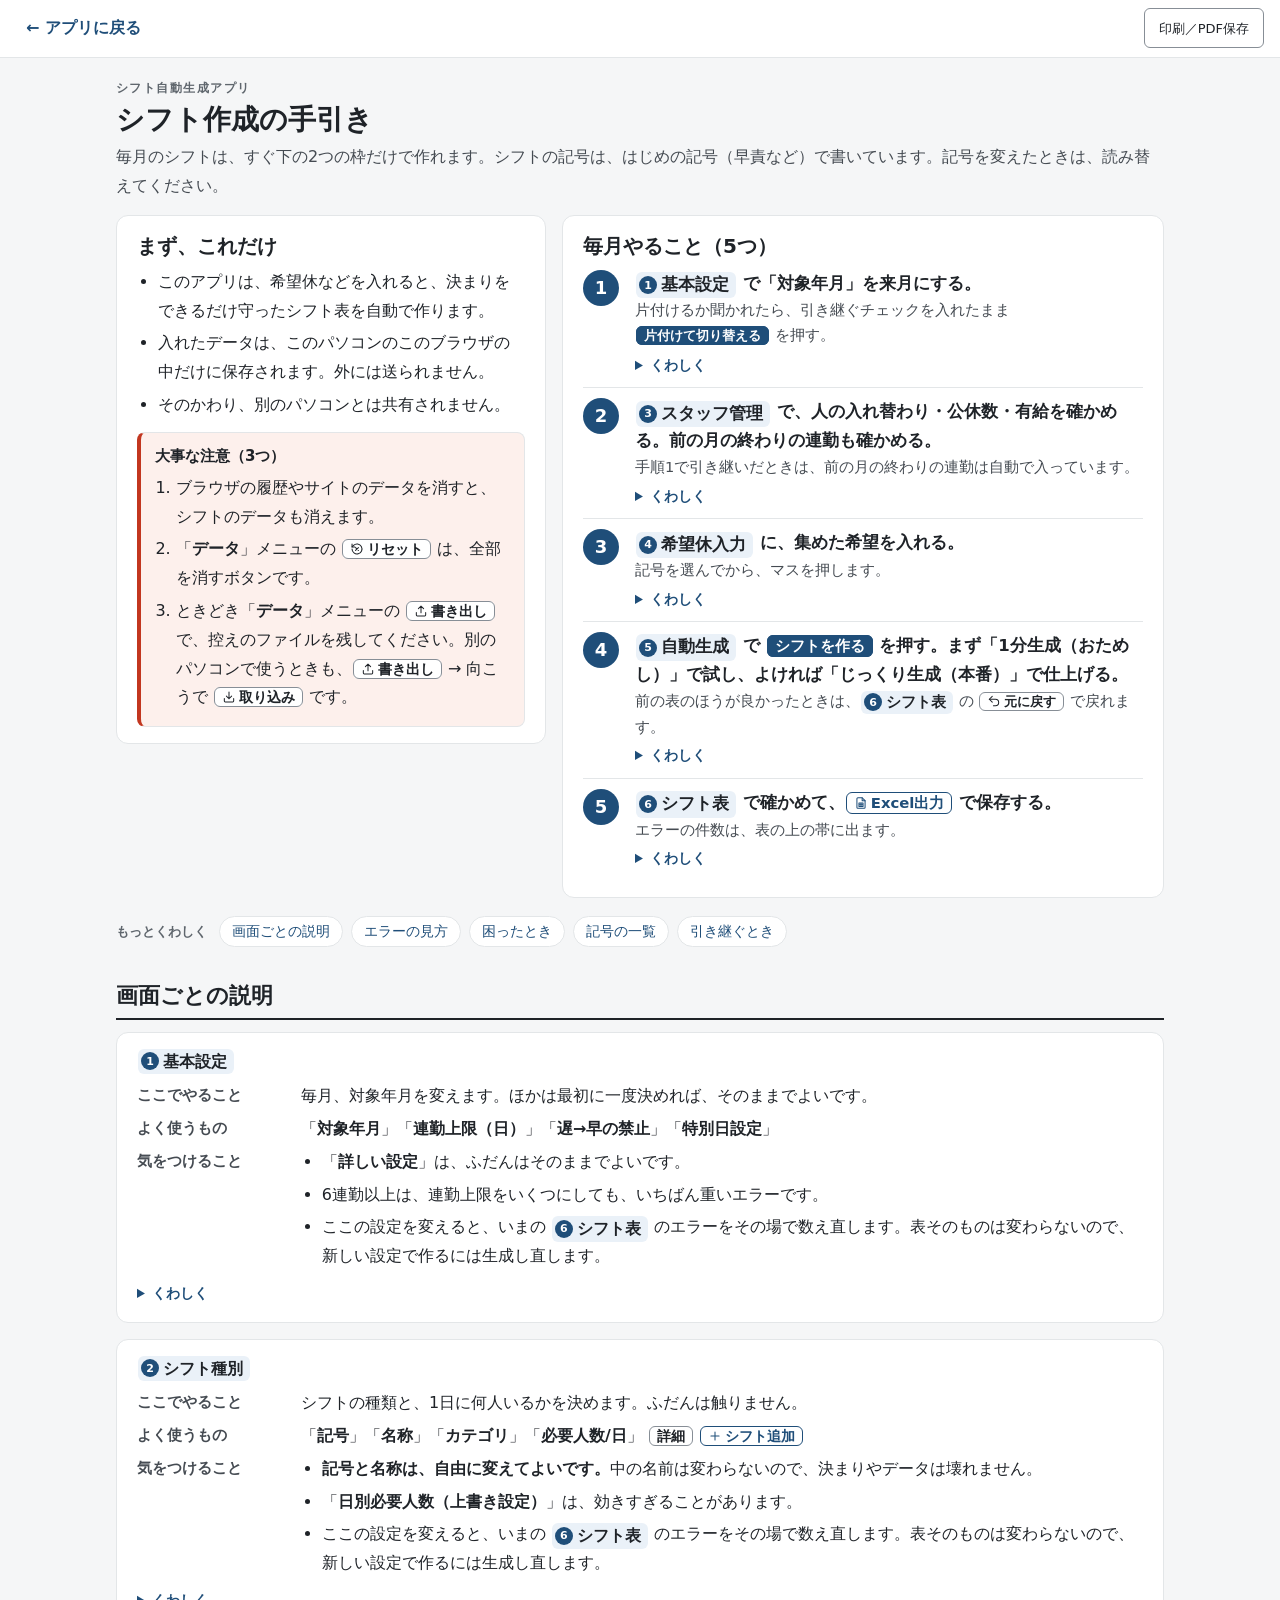
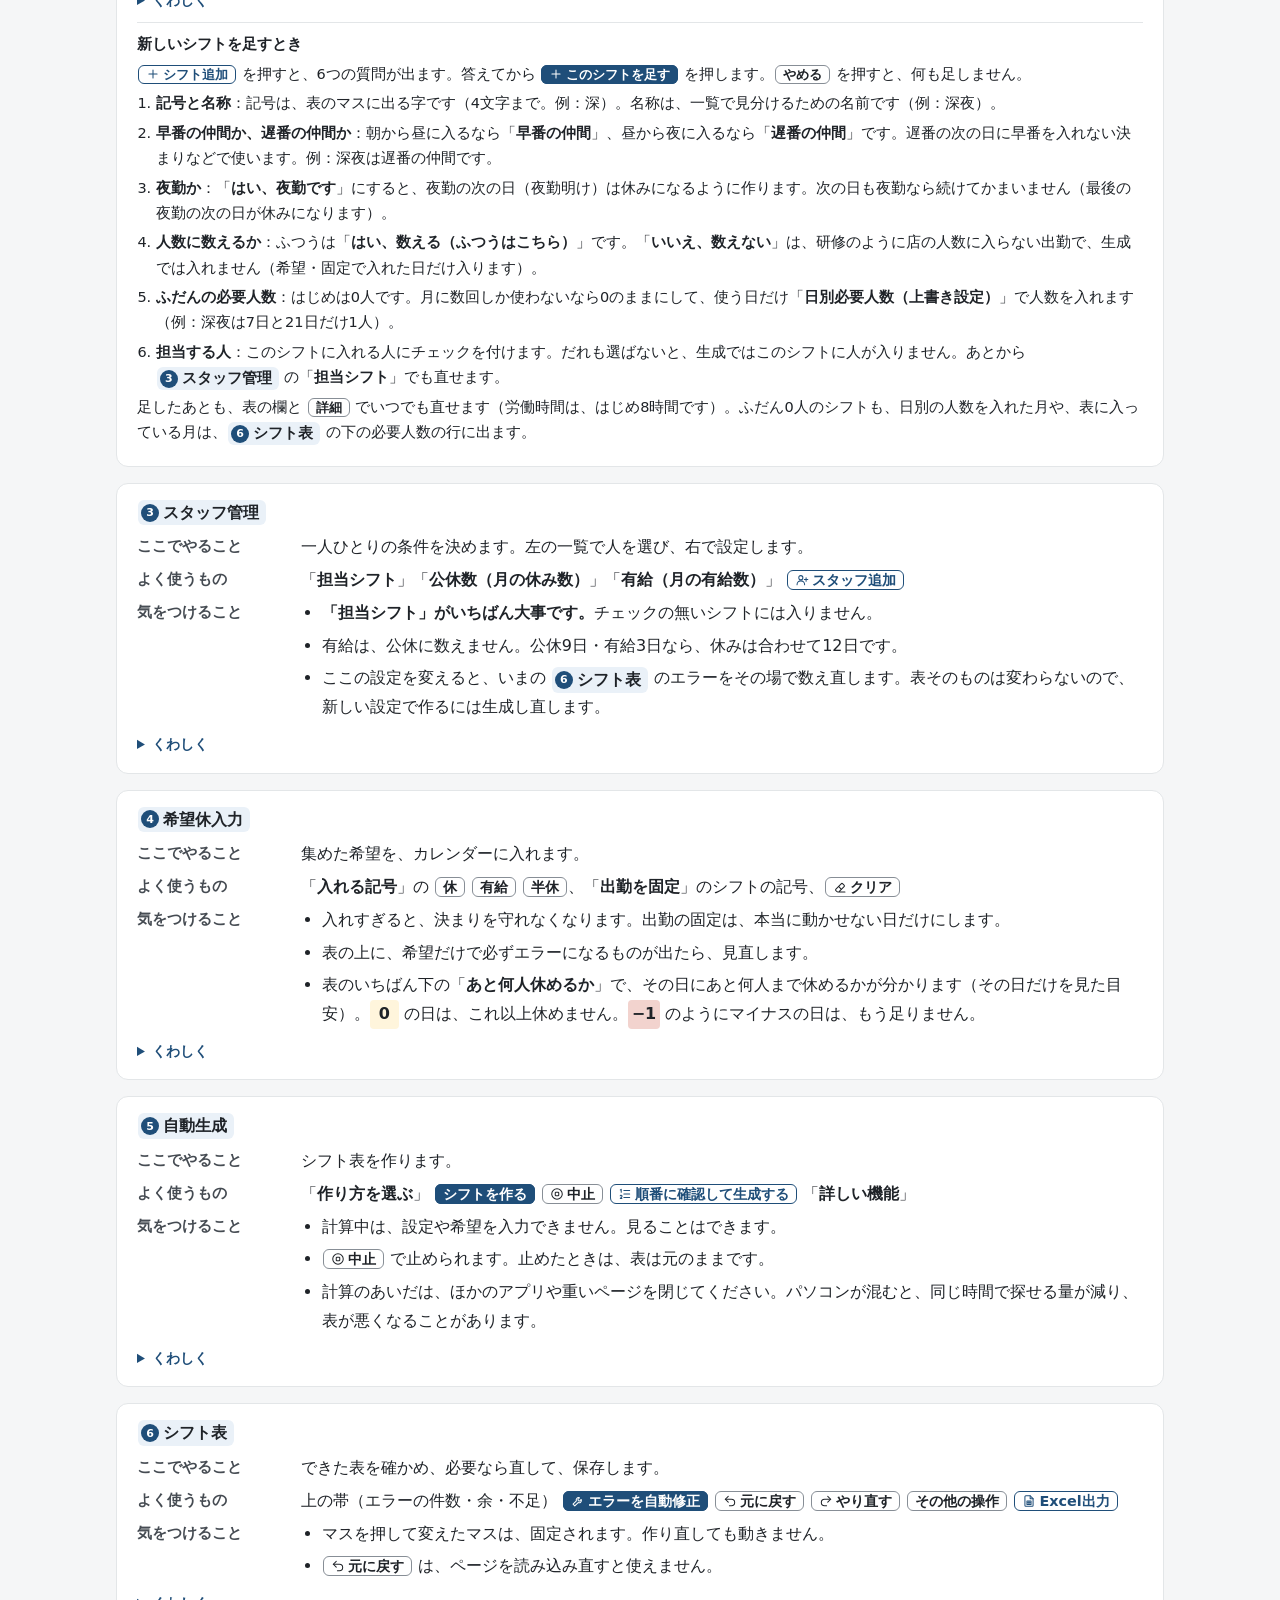
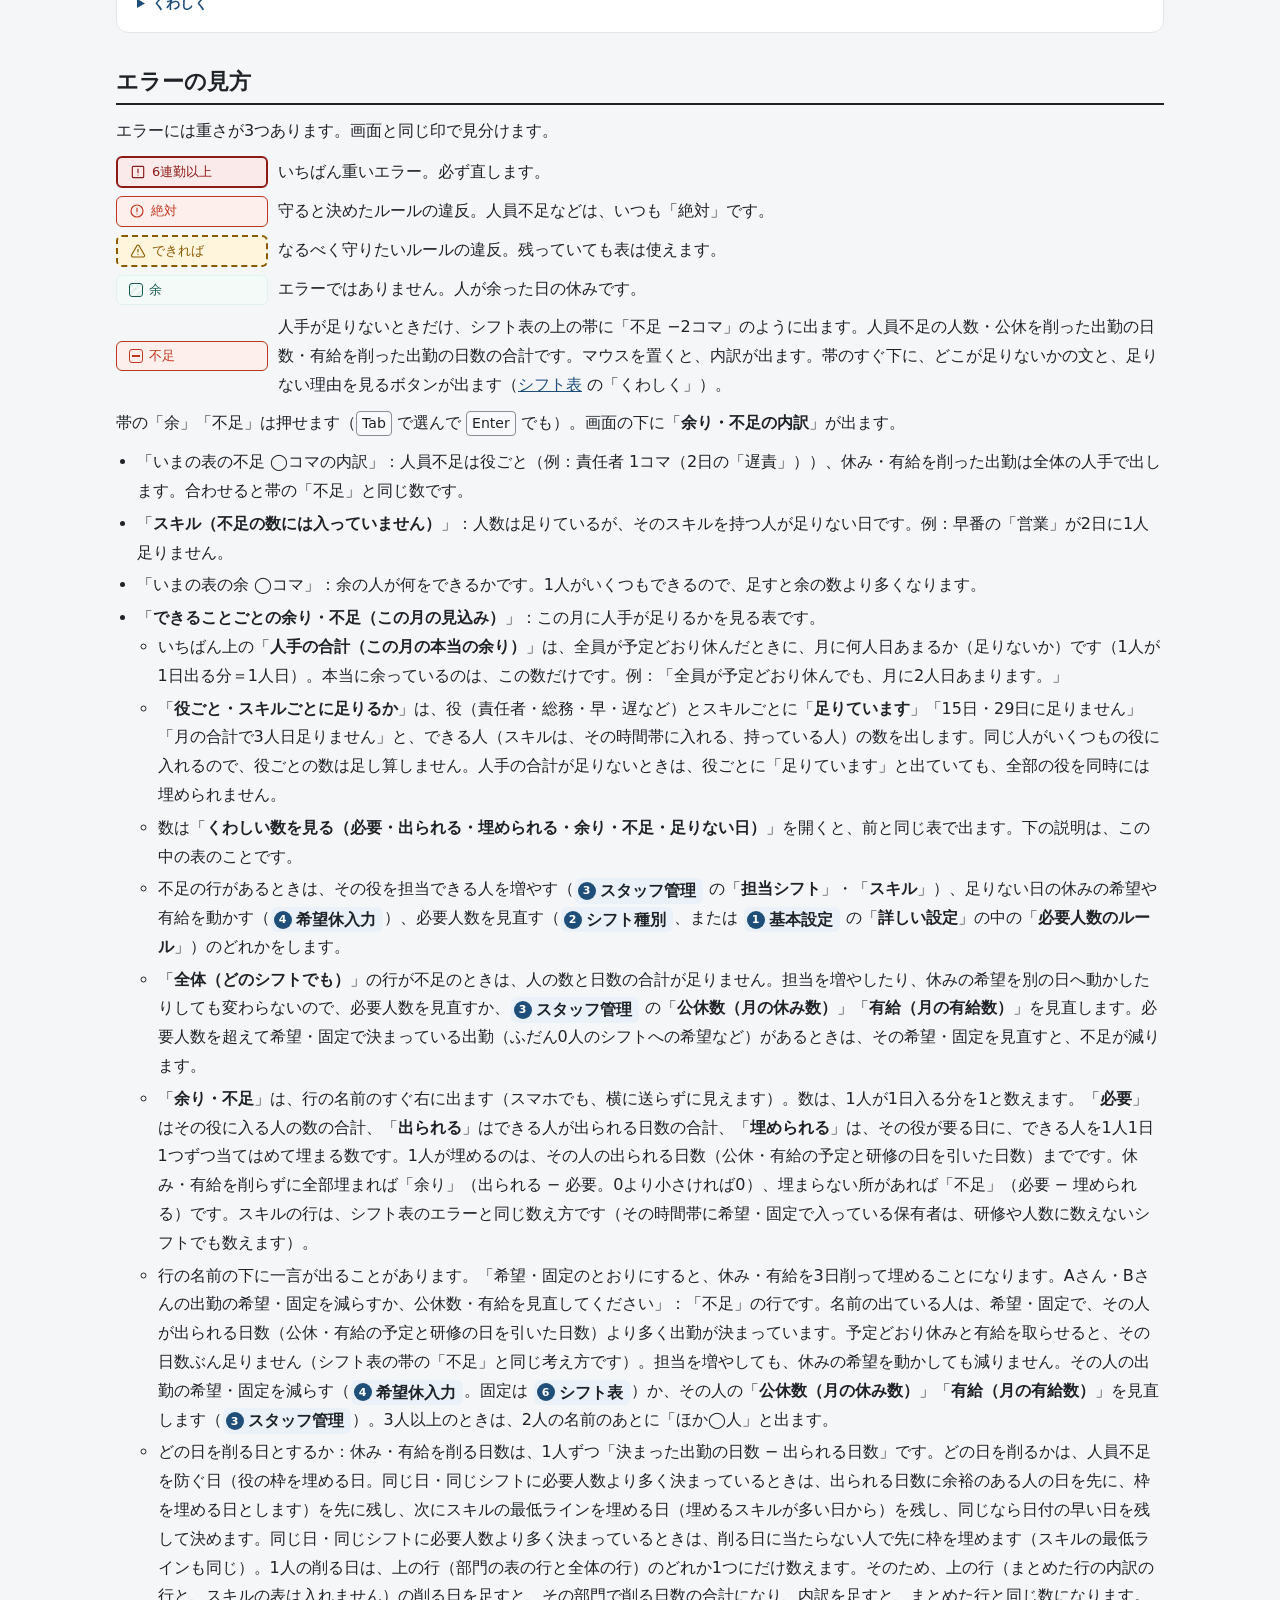
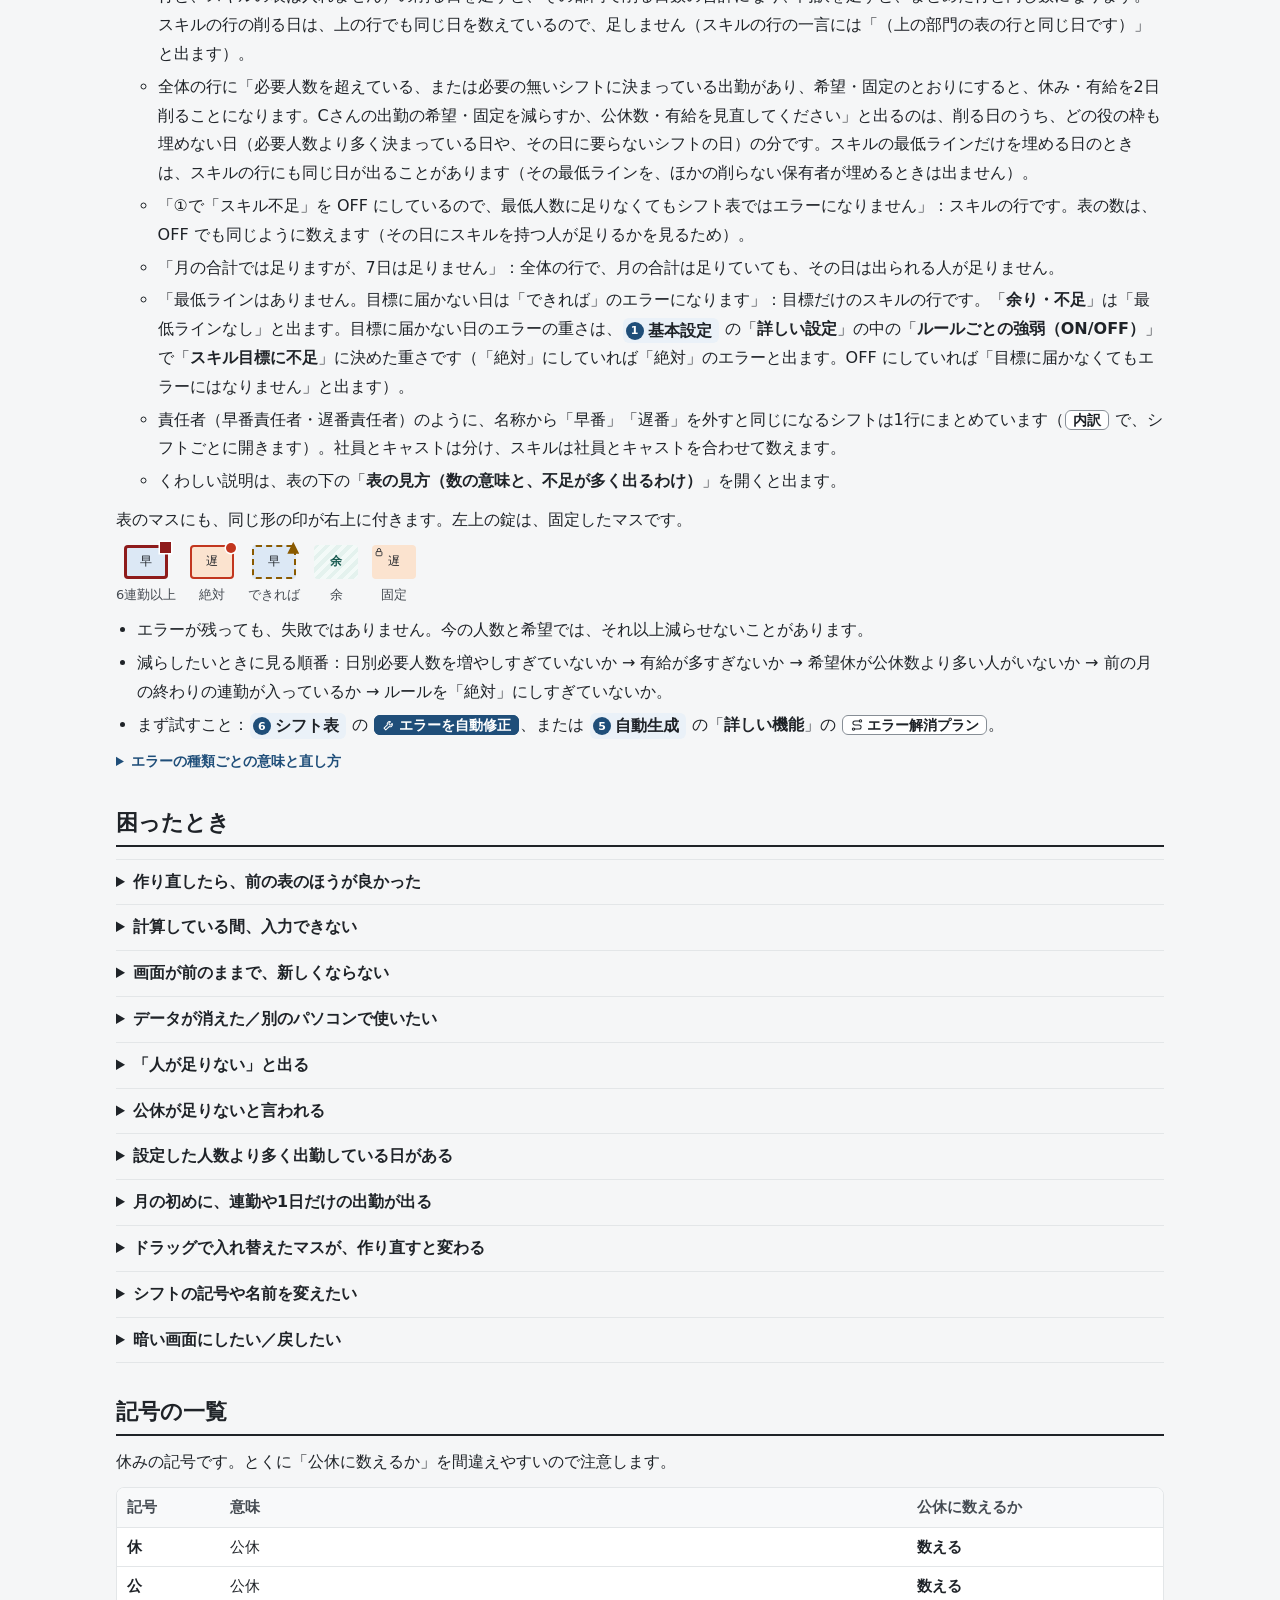
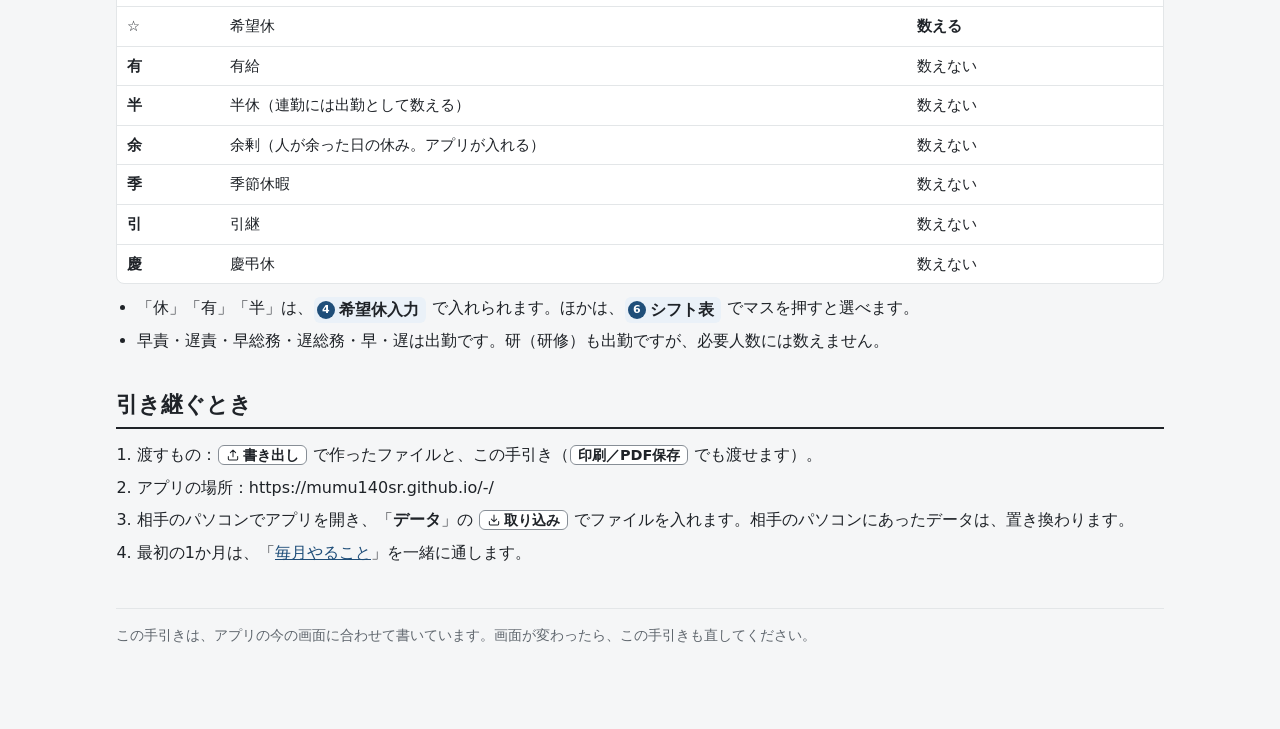
==== commit a62fdd99: "v270: 人手が足りるかを分かりやすくする（④の「あと何人休めるか」・希望を入れた瞬間の知らせ・⑤の表の見せ方） - ④の表のいちばん下に、日ごとの「あと何人休めるか」（全体・早番・遅番と、最低ライ" ====
--- a/manual.html
+++ b/manual.html
@@ -4,10 +4,10 @@
 <meta charset="UTF-8" />
 <meta name="viewport" content="width=device-width, initial-scale=1.0" />
 <title>シフト作成の手引き｜シフト自動生成アプリ</title>
-<link rel="icon" href="favicon.svg?v=269" type="image/svg+xml">
-<link rel="icon" href="favicon-32.png?v=269" sizes="32x32" type="image/png">
-<link rel="icon" href="favicon-16.png?v=269" sizes="16x16" type="image/png">
-<link rel="apple-touch-icon" href="apple-touch-icon.png?v=269">
+<link rel="icon" href="favicon.svg?v=270" type="image/svg+xml">
+<link rel="icon" href="favicon-32.png?v=270" sizes="32x32" type="image/png">
+<link rel="icon" href="favicon-16.png?v=270" sizes="16x16" type="image/png">
+<link rel="apple-touch-icon" href="apple-touch-icon.png?v=270">
 <script>
 /* アプリと同じ明暗で出す（アプリで選んだものを使い、無ければパソコンの設定に合わせる。app.v6.js と同じ決め方） */
 (function () {
@@ -19,7 +19,7 @@
 })();
 </script>
 <!-- 色・アイコン・エラーの札・マスの見本は、アプリの変数と部品（css/style.css）をそのまま使う -->
-<link rel="stylesheet" href="css/style.css?v=269" />
+<link rel="stylesheet" href="css/style.css?v=270" />
 <style>
 /* ===== 手引きだけの見た目（m- で始まる名前。アプリの画面には効かない） ===== */
 body.m-body { font-size: 16px; line-height: 1.8; }
@@ -419,6 +419,7 @@
         <dt>気をつけること</dt><dd><ul>
           <li>入れすぎると、決まりを守れなくなります。出勤の固定は、本当に動かせない日だけにします。</li>
           <li>表の上に、希望だけで必ずエラーになるものが出たら、見直します。</li>
+          <li>表のいちばん下の「<span class="m-ui">あと何人休めるか</span>」で、その日にあと何人まで休めるかが分かります（その日だけを見た目安）。<span class="cm-key cm-zero">0</span> の日は、これ以上休めません。<span class="cm-key cm-neg">−1</span> のようにマイナスの日は、もう足りません。</li>
         </ul></dd>
       </dl>
       <details class="m-more"><summary>くわしく</summary>
@@ -427,6 +428,11 @@
           <li>消すときは、マスをダブルクリックします。<span class="m-btn"><svg class="ic" aria-hidden="true"><use href="#i-eraser"/></svg>クリア</span> を選んでマスを押しても消えます。</li>
           <li>シフトの記号を入れた日は、そのシフトに固定されます。研修の日は「研」を入れます。</li>
           <li>希望休が公休数より多い人がいると、その分ほかの人が出勤することになり、人手が足りなくなりやすくなります。</li>
+          <li>「<span class="m-ui">あと何人休めるか</span>」の行：全体・早番・遅番は「出られる人 − 必要人数」、スキルは「その時間帯に入れる、持っている人 − 最低ライン」です（最低ラインは <span class="m-tab" data-n="3">スタッフ管理</span> の「<span class="m-ui">スキル設定</span>」で決めた数。下回ると「絶対」のエラーになります）。スキルは、最低ラインのある日だけ出します（目標人数は「できれば」なので数えません）。その日・その時間帯の必要人数が0人の日は空けています。マスにマウスを置くと、出られる人と必要人数が出ます。</li>
+          <li>数は、<span class="m-tab" data-n="5">自動生成</span> の <span class="m-btn"><svg class="ic" aria-hidden="true"><use href="#i-feasible"/></svg>実現性チェック（生成前）</span> の「日ごとの人数の余裕」と同じ数え方です。ただし、スキルは⑤では目標人数で数えるので、目標が最低ラインより多いスキルでは数が違います。</li>
+          <li>その日だけを見た目安です。希望休は公休の中なので、月の休みの合計は増えません。ただ、ある日に休むと、その人はほかの日に出る分が増えます。0 が無くても、連勤などのエラーが出ることがあります。月の合計で足りるかは、<span class="m-btn"><svg class="ic" aria-hidden="true"><use href="#i-feasible"/></svg>実現性チェック（生成前）</span> の「<span class="m-ui">人手の合計（この月の本当の余り）</span>」で見ます。</li>
+          <li>希望を入れて、その日の数がマイナスになったら（もとからマイナスの日は、もっと下がったら）、画面の下に「<span class="m-msg" data-pat="◯さんが◯日に休むと、">Aさんが28日に休むと、</span>」のような知らせが出ます。例：「<span class="m-msg" data-pat="で必要な◯人を下回ります（いま出られるのは◯人）">全体で必要な8人を下回ります（いま出られるのは7人）</span>」「早番の「S営業」が最低2人を下回ります（いま出られるのは1人）」。休み・有給・半休・研修のほか、シフトを決めて別の時間帯から外れるときも出ます。</li>
+          <li>希望は入れたままです。<span class="m-btn">この希望を取り消す</span> で、入れる前に戻せます。<span class="m-btn">閉じる</span> で知らせだけを消せます。希望を消したり、足りるようになったりしたときも、知らせは消えます（④の入力は「元に戻す」では戻りません。この知らせのボタンか、<span class="m-btn"><svg class="ic" aria-hidden="true"><use href="#i-eraser"/></svg>クリア</span> を使います）。</li>
         </ul>
       </details>
     </div>
@@ -455,7 +461,7 @@
             どちらも、押したあとは <span class="m-tab" data-n="6">シフト表</span> の <span class="m-btn"><svg class="ic" aria-hidden="true"><use href="#i-undo"/></svg>元に戻す</span> で戻せます。</li>
           <li>「<span class="m-ui">詳しい機能</span>」の中の4つ：
             <ul>
-              <li><span class="m-btn"><svg class="ic" aria-hidden="true"><use href="#i-feasible"/></svg>実現性チェック（生成前）</span>：作る前に、人手が足りるかと、必ず残るエラーを調べます。「<span class="m-ui">できることごとの余り・不足（この月の見込み）</span>」の表で、責任者・総務・スキルなど、何ができる人が足りないかも分かります（<a href="#errors">エラーの見方</a> の「不足」）。</li>
+              <li><span class="m-btn"><svg class="ic" aria-hidden="true"><use href="#i-feasible"/></svg>実現性チェック（生成前）</span>：作る前に、人手が足りるかと、必ず残るエラーを調べます。「<span class="m-ui">できることごとの余り・不足（この月の見込み）</span>」の表で、責任者・総務・スキルなど、何ができる人が足りないかも分かります。本当に余っているかは、いちばん上の「<span class="m-ui">人手の合計（この月の本当の余り）</span>」で見ます（<a href="#errors">エラーの見方</a> の「不足」）。</li>
               <li><span class="m-btn"><svg class="ic" aria-hidden="true"><use href="#i-plan"/></svg>エラー解消プラン</span>：どの設定をどれだけ変えるとエラーが減るかを、影響の小さい順に並べます。</li>
               <li><span class="m-btn"><svg class="ic" aria-hidden="true"><use href="#i-sur-use"/></svg>余の使い道を決める</span>：余る人手を、トレーニングなどに使う日を選びます。</li>
               <li><span class="m-btn"><svg class="ic" aria-hidden="true"><use href="#i-forecast"/></svg>設定を変えたときの見込み</span>：担当シフトを足したら表がどう変わるかを、試しに作って比べます。</li>
@@ -545,8 +551,11 @@
       <li>「<span class="m-msg" data-pat="いまの表の不足 ◯コマの内訳">いまの表の不足 ◯コマの内訳</span>」：人員不足は役ごと（例：責任者 1コマ（2日の「遅責」））、休み・有給を削った出勤は全体の人手で出します。合わせると帯の「不足」と同じ数です。</li>
       <li>「<span class="m-ui">スキル（不足の数には入っていません）</span>」：人数は足りているが、そのスキルを持つ人が足りない日です。例：早番の「営業」が2日に1人足りません。</li>
       <li>「<span class="m-msg" data-pat="いまの表の余 ◯コマ">いまの表の余 ◯コマ</span>」：余の人が何をできるかです。1人がいくつもできるので、足すと余の数より多くなります。</li>
-      <li>「<span class="m-ui">できることごとの余り・不足（この月の見込み）</span>」：役ごと・スキルごとに、この月に足りるかを見る表です。「<span class="m-ui">余り・不足</span>」が「不足」の行が、足りない役です。
+      <li>「<span class="m-ui">できることごとの余り・不足（この月の見込み）</span>」：この月に人手が足りるかを見る表です。
         <ul>
+          <li>いちばん上の「<span class="m-ui">人手の合計（この月の本当の余り）</span>」は、全員が予定どおり休んだときに、月に何人日あまるか（足りないか）です（1人が1日出る分＝1人日）。本当に余っているのは、この数だけです。例：「<span class="m-msg" data-pat="全員が予定どおり休んでも、月に◯人日あまります。">全員が予定どおり休んでも、月に2人日あまります。</span>」</li>
+          <li>「<span class="m-ui">役ごと・スキルごとに足りるか</span>」は、役（責任者・総務・早・遅など）とスキルごとに「<span class="m-ui">足りています</span>」「15日・29日に足りません」「月の合計で3人日足りません」と、できる人（スキルは、その時間帯に入れる、持っている人）の数を出します。同じ人がいくつもの役に入れるので、役ごとの数は足し算しません。人手の合計が足りないときは、役ごとに「足りています」と出ていても、全部の役を同時には埋められません。</li>
+          <li>数は「<span class="m-ui">くわしい数を見る（必要・出られる・埋められる・余り・不足・足りない日）</span>」を開くと、前と同じ表で出ます。下の説明は、この中の表のことです。</li>
           <li>不足の行があるときは、その役を担当できる人を増やす（<span class="m-tab" data-n="3">スタッフ管理</span> の「<span class="m-ui">担当シフト</span>」・「<span class="m-ui">スキル</span>」）、足りない日の休みの希望や有給を動かす（<span class="m-tab" data-n="4">希望休入力</span>）、必要人数を見直す（<span class="m-tab" data-n="2">シフト種別</span>、または <span class="m-tab" data-n="1">基本設定</span> の「<span class="m-ui">詳しい設定</span>」の中の「<span class="m-ui">必要人数のルール</span>」）のどれかをします。</li>
           <li>「<span class="m-ui">全体（どのシフトでも）</span>」の行が不足のときは、人の数と日数の合計が足りません。担当を増やしたり、休みの希望を別の日へ動かしたりしても変わらないので、必要人数を見直すか、<span class="m-tab" data-n="3">スタッフ管理</span> の「<span class="m-ui">公休数（月の休み数）</span>」「<span class="m-ui">有給（月の有給数）</span>」を見直します。必要人数を超えて希望・固定で決まっている出勤（ふだん0人のシフトへの希望など）があるときは、その希望・固定を見直すと、不足が減ります。</li>
           <li>「<span class="m-ui">余り・不足</span>」は、行の名前のすぐ右に出ます（スマホでも、横に送らずに見えます）。数は、1人が1日入る分を1と数えます。「<span class="m-ui">必要</span>」はその役に入る人の数の合計、「<span class="m-ui">出られる</span>」はできる人が出られる日数の合計、「<span class="m-ui">埋められる</span>」は、その役が要る日に、できる人を1人1日1つずつ当てはめて埋まる数です。1人が埋めるのは、その人の出られる日数（公休・有給の予定と研修の日を引いた日数）までです。休み・有給を削らずに全部埋まれば「余り」（出られる − 必要。0より小さければ0）、埋まらない所があれば「不足」（必要 − 埋められる）です。スキルの行は、シフト表のエラーと同じ数え方です（その時間帯に希望・固定で入っている保有者は、研修や人数に数えないシフトでも数えます）。</li>
--- a/css/style.css
+++ b/css/style.css
@@ -480,6 +480,25 @@
 .btn.rc-more { padding: 0 8px; min-height: 0; font-size: var(--fs-xs); margin-left: 4px; vertical-align: baseline; white-space: nowrap; }
 .rc-note { margin: 8px 0 4px; font-size: var(--fs-sm); color: var(--text); }
 .rc-todo { margin: 8px 0 4px; font-size: var(--fs-sm); color: var(--text); }
+/* v270: 人手の合計（全体の行）を大きく、役ごと・スキルごとは「足りています／◯日に足りません」だけ。数は「くわしい数を見る」の中 */
+.rc-sum { margin: 4px 0 8px; padding: 8px 12px; border: 1px solid var(--border); border-radius: 8px; background: var(--surface-2); }
+.rc-sum-dept { display: block; font-size: var(--fs-xs); color: var(--text-soft); font-weight: 600; }
+.rc-sum-big { display: block; font-size: 20px; font-weight: 700; line-height: 1.4; }
+.rc-sum-big .rc-plus { color: var(--text); }
+.rc-sum-big .rc-minus { color: var(--lv-must); }
+.rc-sum-say { display: block; font-size: var(--fs-sm); color: var(--text); }
+.rc-sum .rc-why { display: block; margin-top: 4px; font-size: var(--fs-xs); color: var(--text-soft); }
+.rc-table.rc-brief { min-width: 0; }
+.rc-table.rc-brief td { text-align: left; }
+/* スマホの幅でも「足りています」「15日に足りません」が1文字ずつ折り返さないように、名前の列を細くし、言葉の切れ目で折り返す */
+.rc-table.rc-brief th[scope="row"] { min-width: 7em; }
+.rc-table.rc-brief td.rc-st { min-width: 8em; word-break: keep-all; overflow-wrap: anywhere; }
+.rc-table.rc-brief td.rc-ppl { min-width: 5em; color: var(--text-soft); word-break: keep-all; }
+.rc-table.rc-brief tr.rc-bdept th { text-align: left; font-weight: 600; color: var(--text-soft); background: var(--surface-2); position: static; box-shadow: none; }
+.rc-table .rc-ok { color: var(--text); }
+details.rc-detail { margin: 10px 0 4px; }
+details.rc-detail > summary { cursor: pointer; font-size: var(--fs-sm); color: var(--link); padding: 2px 0; }
+details.rc-detail > summary:focus-visible { outline: 2px solid var(--link); outline-offset: 2px; }
 details.rc-help { margin: 8px 0 4px; }
 details.rc-help > summary { cursor: pointer; font-size: var(--fs-sm); color: var(--link); padding: 2px 0; }
 details.rc-help > summary:focus-visible { outline: 2px solid var(--link); outline-offset: 2px; }
@@ -970,6 +989,27 @@
 .calendar-table th.weekend-sat, .result-table th.weekend-sat { background: var(--surface-2); color: var(--sat); font-weight: 700; }
 .calendar-table th.weekend-sun, .result-table th.weekend-sun { background: var(--surface-2); color: var(--sun); font-weight: 700; }
 
+/* ===== ④の「あと何人休めるか」（v270。表のいちばん下の行） ===== */
+.calendar-table tfoot.cal-margin td { cursor: default; height: 30px; padding: 2px; font-weight: 600; }
+.calendar-table tfoot.cal-margin tr.cm-head td { background: var(--surface-2); color: var(--text-muted); font-weight: 500; font-size: 11px; border-top: 2px solid var(--border); }
+.calendar-table tfoot.cal-margin td.cm-title { color: var(--text); font-weight: 700; line-height: 1.3; }
+.calendar-table tfoot.cal-margin td.cm-title small { display: block; color: var(--text-muted); font-weight: 400; font-size: 10px; }
+.calendar-table tfoot.cal-margin td.cm-label { font-weight: 500; font-size: 11px; line-height: 1.3; }
+.calendar-table tfoot.cal-margin .cm-zero, .cm-key.cm-zero { background: var(--lv-soft-bg); color: var(--text); }
+.calendar-table tfoot.cal-margin .cm-neg, .cm-key.cm-neg { background: color-mix(in srgb, var(--danger) 22%, var(--surface)); color: var(--text); }
+.cm-key { display: inline-block; min-width: 1.8em; padding: 0 4px; border-radius: 4px; text-align: center; font-weight: 700; }
+.cm-note { margin: 0; padding: 8px 12px 10px; line-height: 1.7; }
+.cm-note:empty { display: none; }
+/* 希望を入れた瞬間の知らせ（v270）: 表を下まで送っても見えるように、④の画面の下に貼り付く */
+.req-margin-alert { position: sticky; bottom: 12px; z-index: 6; margin: 12px 0; }
+.req-margin-alert[hidden] { display: none; }
+.req-margin-alert .rma-body { display: flex; gap: 10px; align-items: flex-start; flex-wrap: wrap; padding: 10px 14px; border-radius: 10px;
+  border: 1px solid color-mix(in srgb, var(--danger) 55%, transparent); background: color-mix(in srgb, var(--danger) 12%, var(--surface));
+  box-shadow: 0 4px 16px color-mix(in srgb, var(--text) 18%, transparent); color: var(--text); }
+.req-margin-alert .rma-body .grow { flex: 1 1 240px; min-width: 0; }
+.req-margin-alert ul { margin: 4px 0; padding-left: 18px; }
+.req-margin-alert .rma-btns { display: flex; gap: 6px; flex-wrap: wrap; }
+
 /* ===== シフトのマス ===== */
 .shift-cell {
   position: relative;
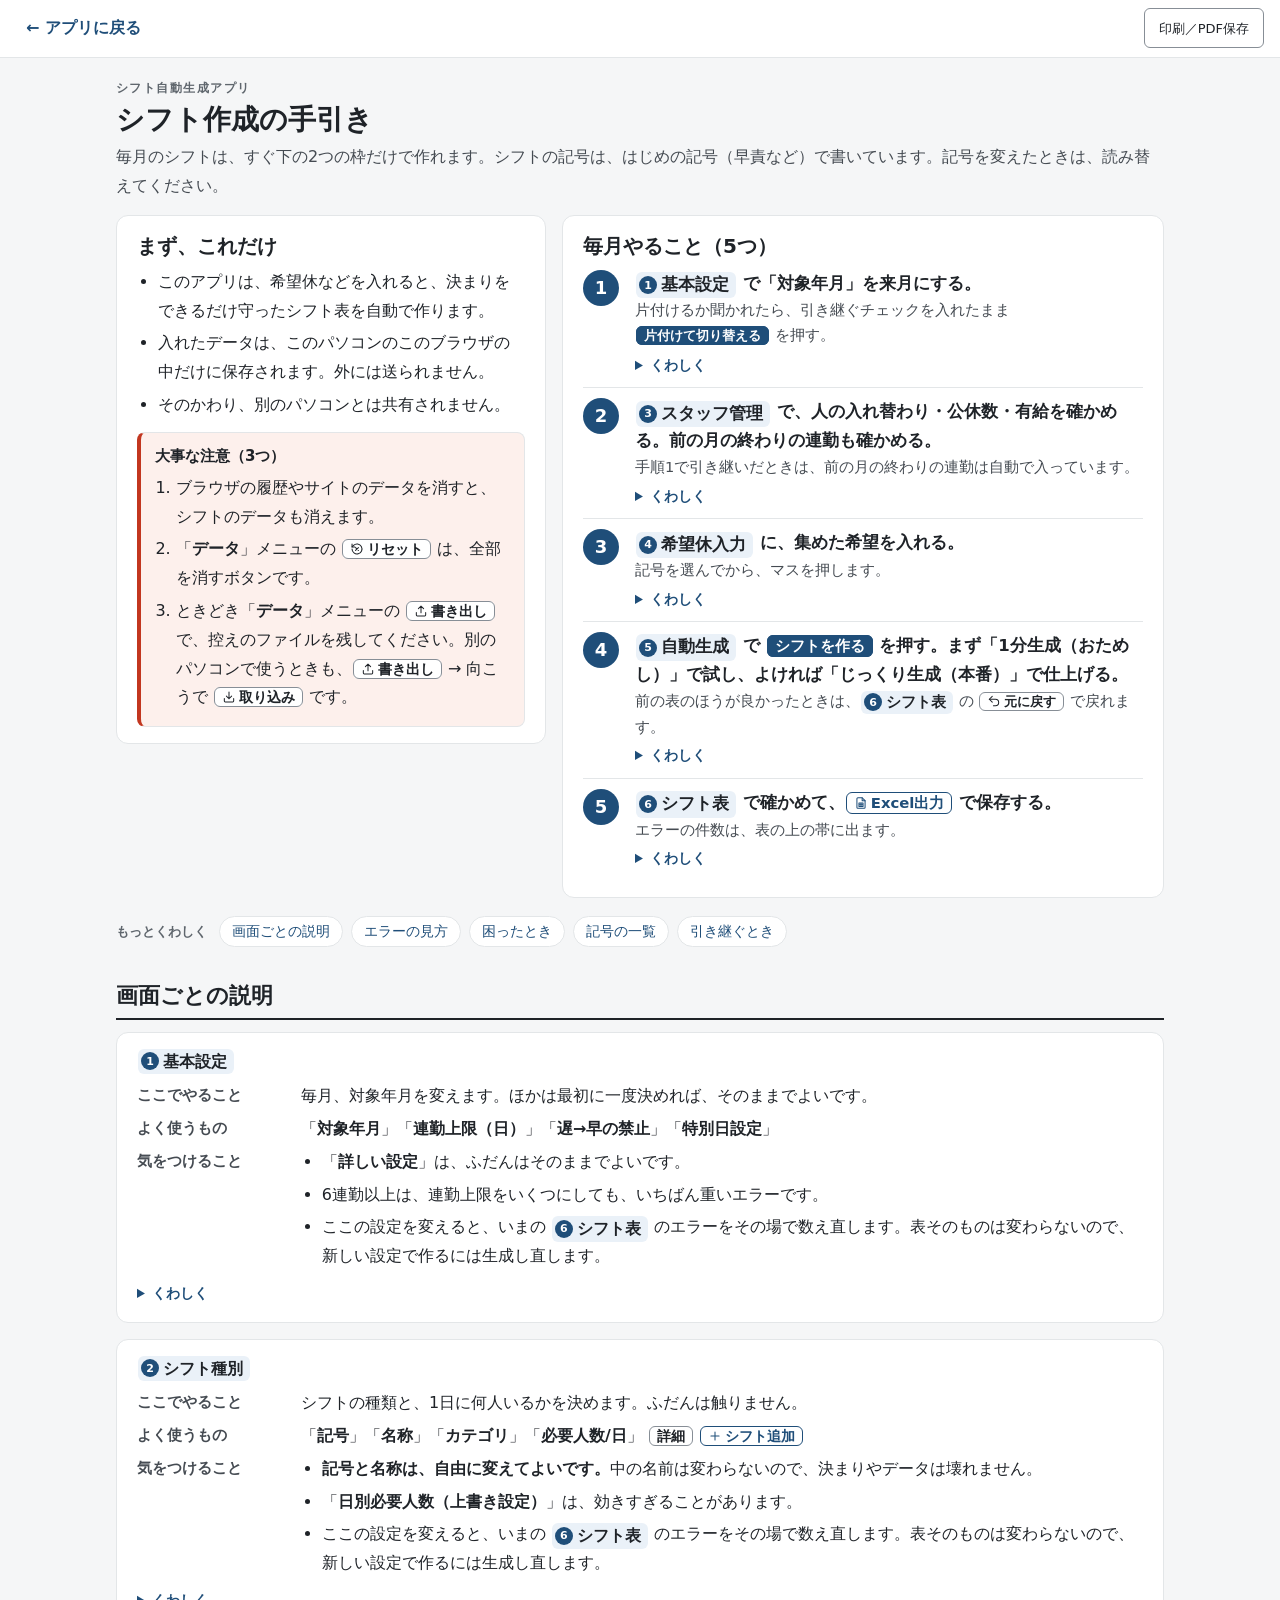
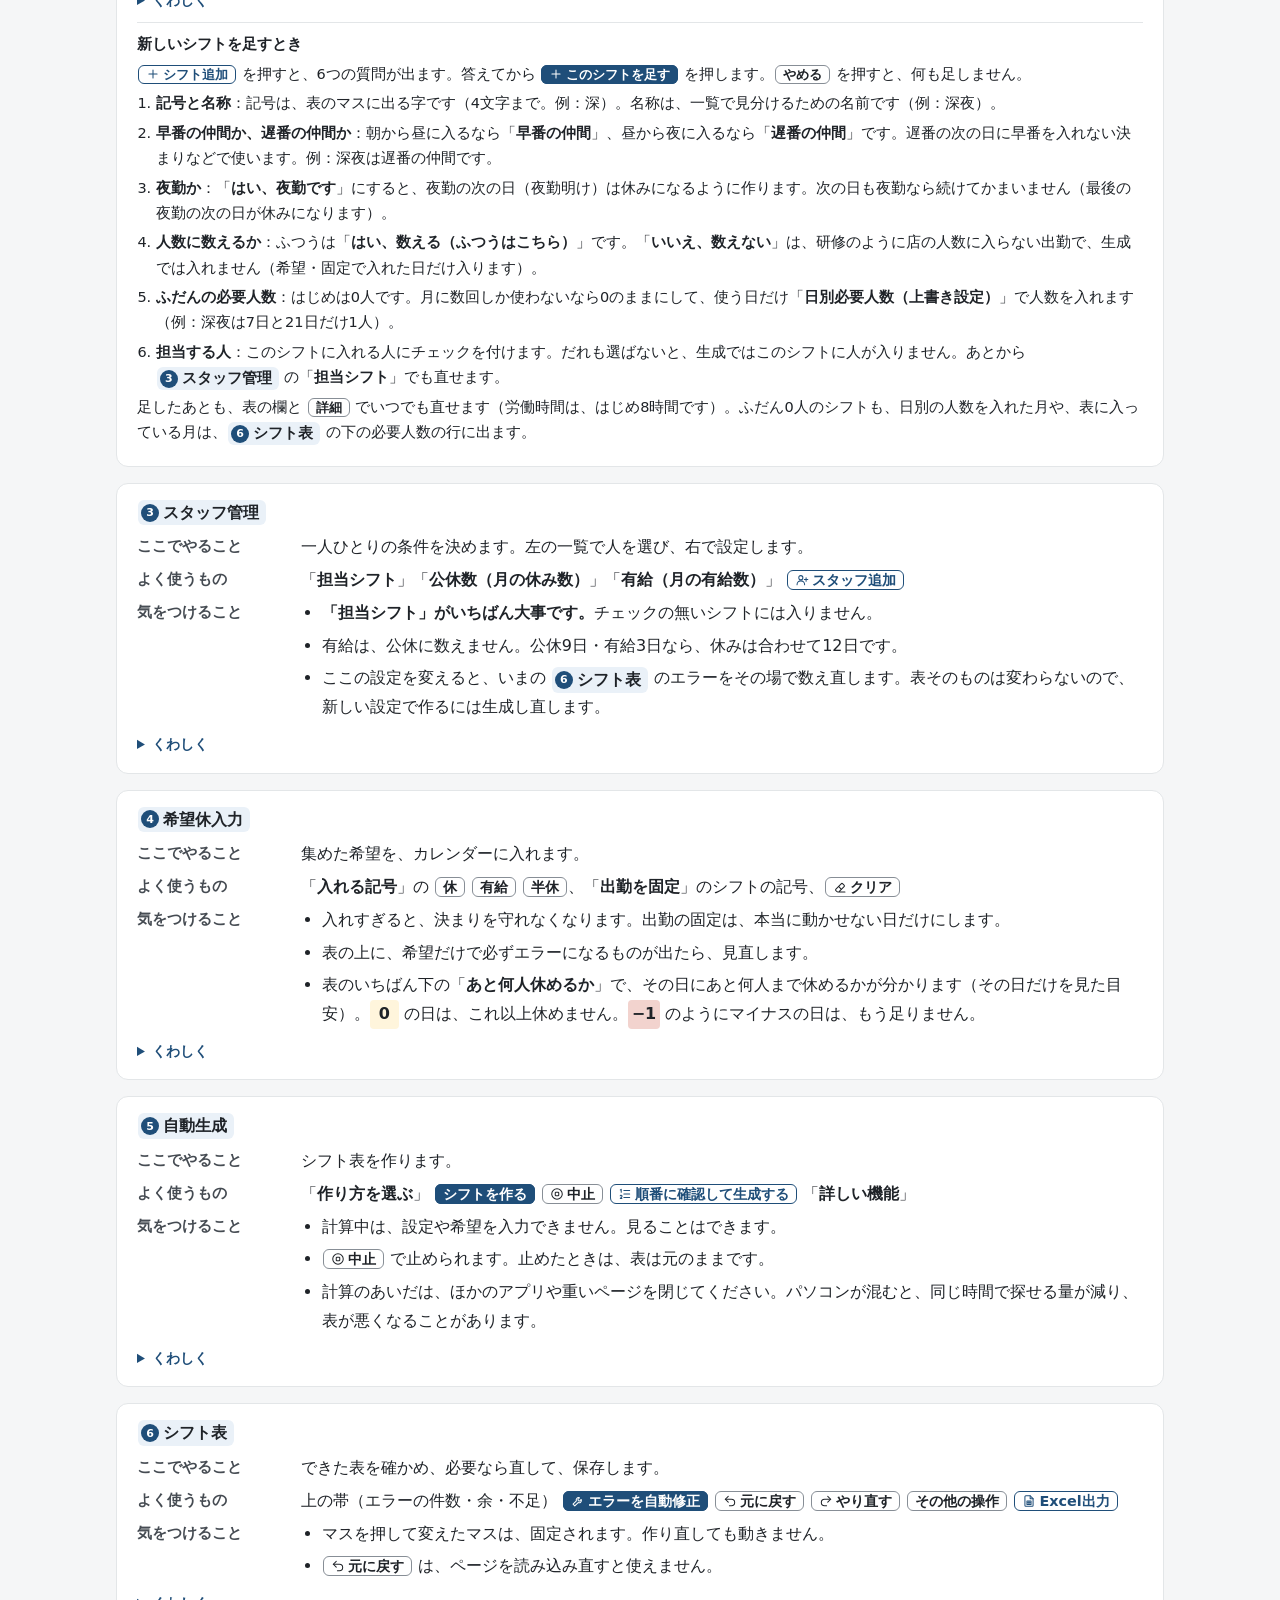
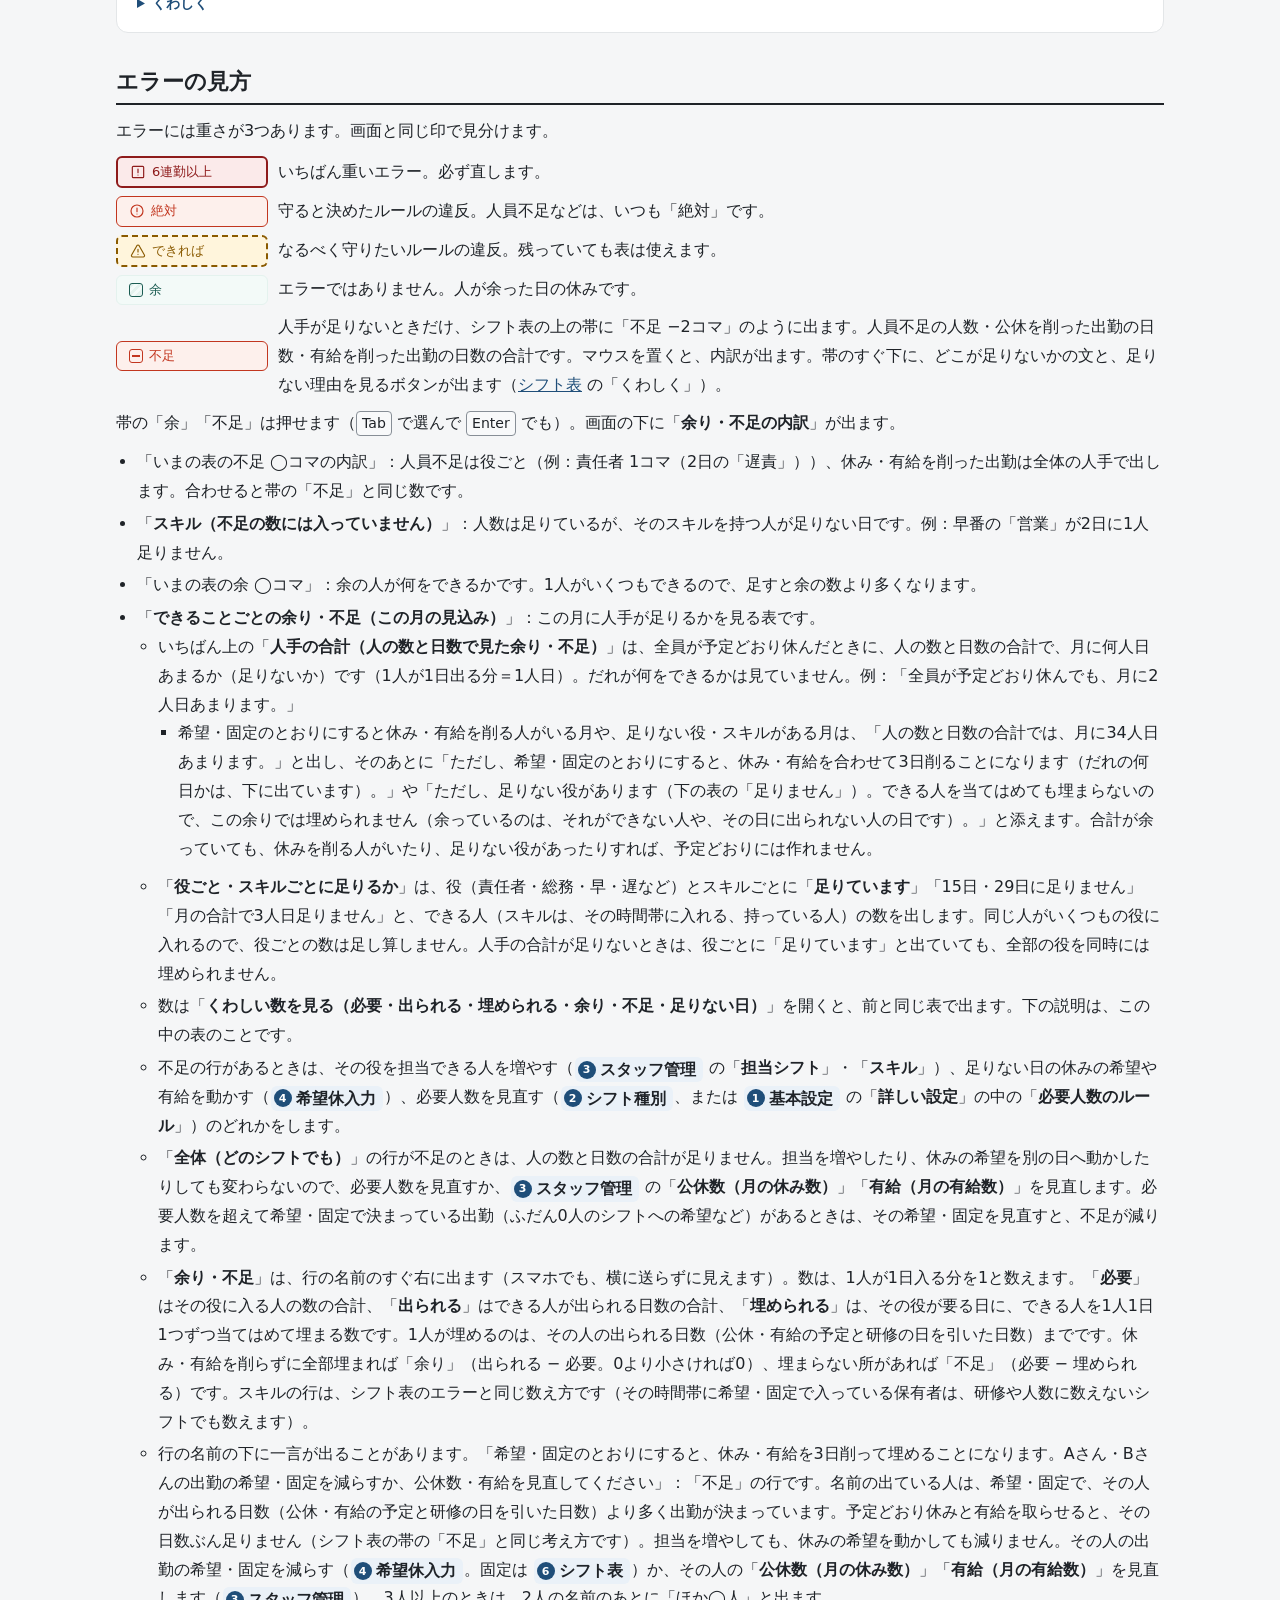
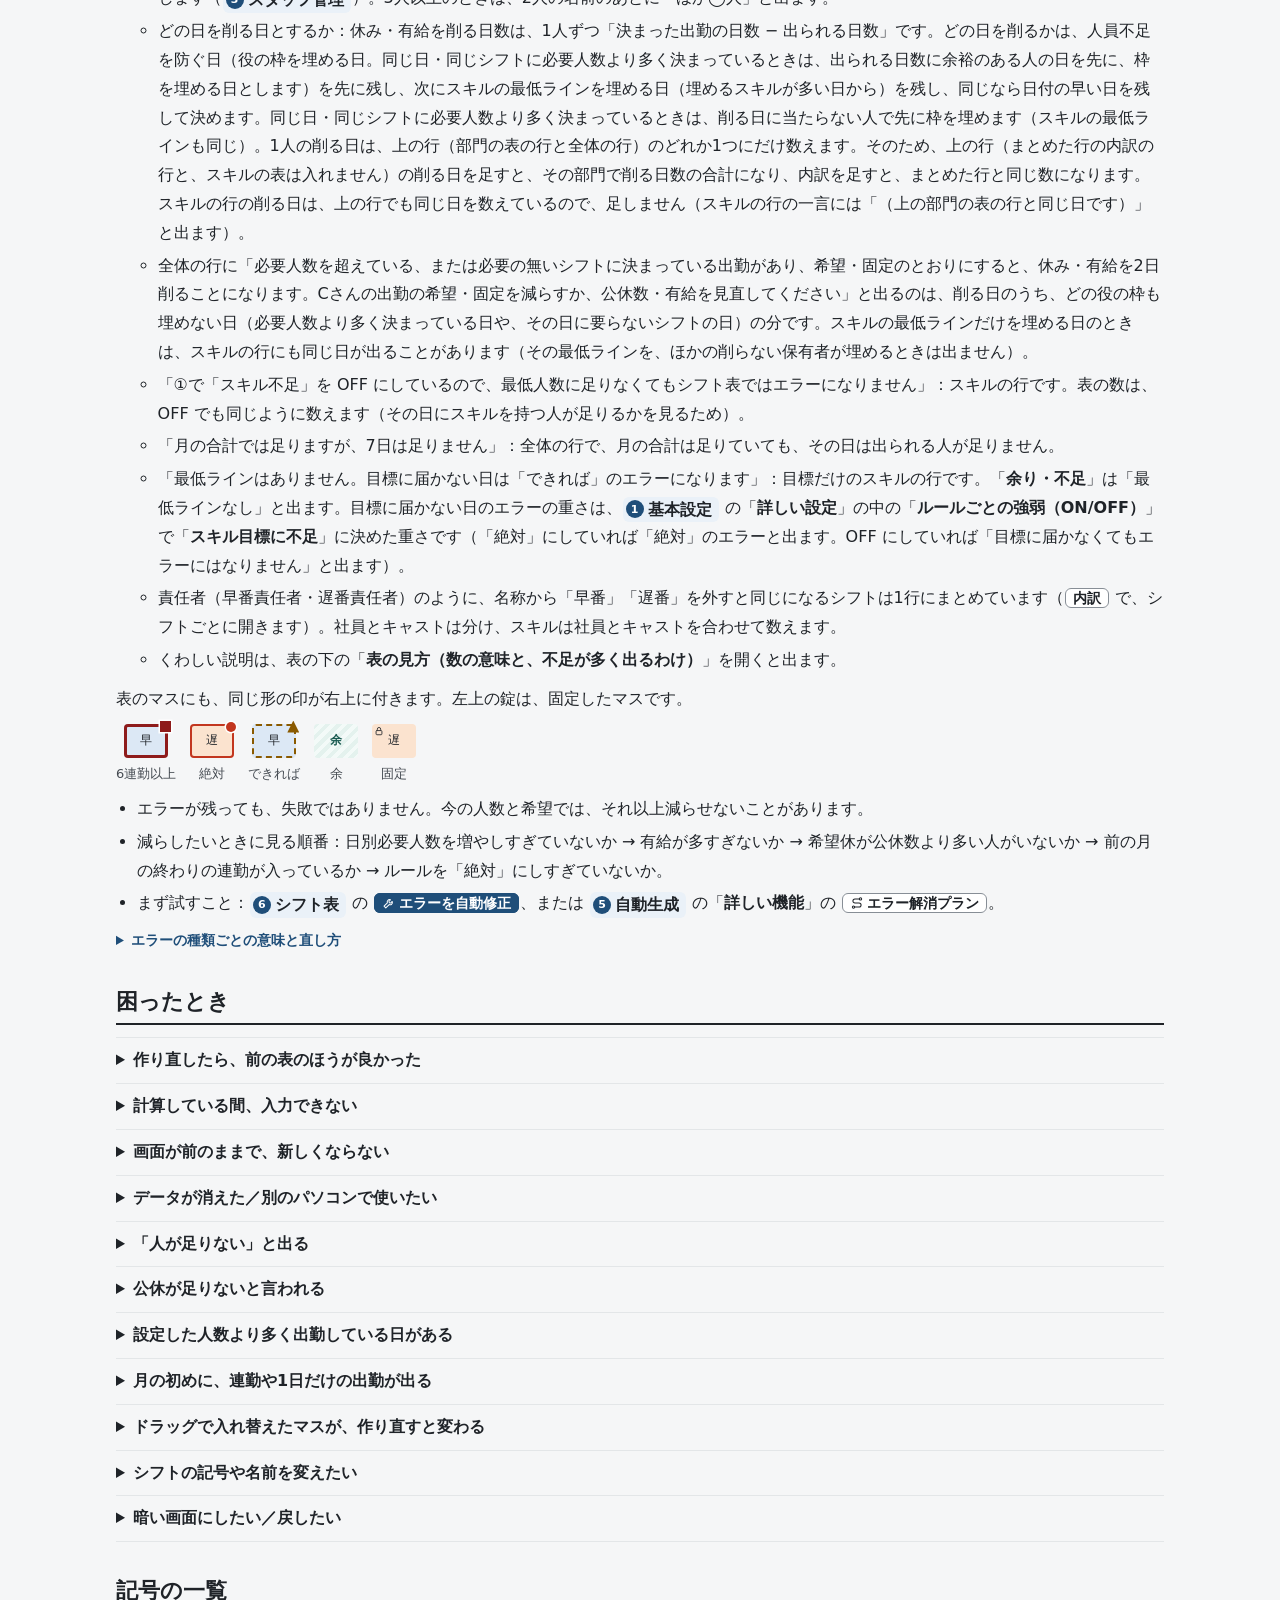
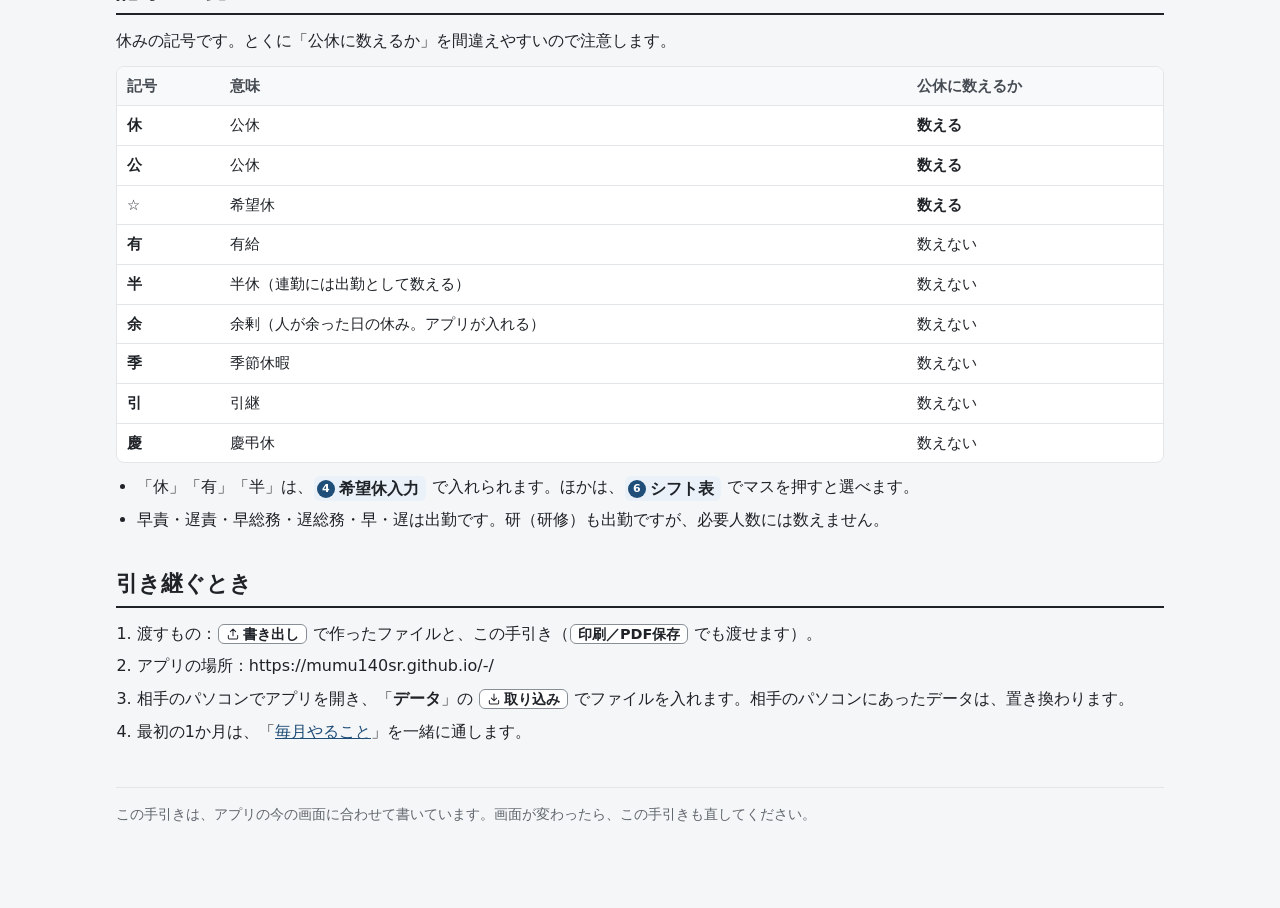
==== commit 4c4d5a55: "v270 直し: 人手の合計の箱の文（削る日・足りない役があるときは「全員が予定どおり休んでも」と言わない） - 余りの月でも、その部門で休み・有給を削る日があるか、役ごと・スキルごとの表に「足りませ" ====
--- a/manual.html
+++ b/manual.html
@@ -430,7 +430,7 @@
           <li>希望休が公休数より多い人がいると、その分ほかの人が出勤することになり、人手が足りなくなりやすくなります。</li>
           <li>「<span class="m-ui">あと何人休めるか</span>」の行：全体・早番・遅番は「出られる人 − 必要人数」、スキルは「その時間帯に入れる、持っている人 − 最低ライン」です（最低ラインは <span class="m-tab" data-n="3">スタッフ管理</span> の「<span class="m-ui">スキル設定</span>」で決めた数。下回ると「絶対」のエラーになります）。スキルは、最低ラインのある日だけ出します（目標人数は「できれば」なので数えません）。その日・その時間帯の必要人数が0人の日は空けています。マスにマウスを置くと、出られる人と必要人数が出ます。</li>
           <li>数は、<span class="m-tab" data-n="5">自動生成</span> の <span class="m-btn"><svg class="ic" aria-hidden="true"><use href="#i-feasible"/></svg>実現性チェック（生成前）</span> の「日ごとの人数の余裕」と同じ数え方です。ただし、スキルは⑤では目標人数で数えるので、目標が最低ラインより多いスキルでは数が違います。</li>
-          <li>その日だけを見た目安です。希望休は公休の中なので、月の休みの合計は増えません。ただ、ある日に休むと、その人はほかの日に出る分が増えます。0 が無くても、連勤などのエラーが出ることがあります。月の合計で足りるかは、<span class="m-btn"><svg class="ic" aria-hidden="true"><use href="#i-feasible"/></svg>実現性チェック（生成前）</span> の「<span class="m-ui">人手の合計（この月の本当の余り）</span>」で見ます。</li>
+          <li>その日だけを見た目安です。希望休は公休の中なので、月の休みの合計は増えません。ただ、ある日に休むと、その人はほかの日に出る分が増えます。0 が無くても、連勤などのエラーが出ることがあります。月の合計で足りるかは、<span class="m-btn"><svg class="ic" aria-hidden="true"><use href="#i-feasible"/></svg>実現性チェック（生成前）</span> の「<span class="m-ui">人手の合計（人の数と日数で見た余り・不足）</span>」と、その下の「<span class="m-ui">役ごと・スキルごとに足りるか</span>」で見ます。</li>
           <li>希望を入れて、その日の数がマイナスになったら（もとからマイナスの日は、もっと下がったら）、画面の下に「<span class="m-msg" data-pat="◯さんが◯日に休むと、">Aさんが28日に休むと、</span>」のような知らせが出ます。例：「<span class="m-msg" data-pat="で必要な◯人を下回ります（いま出られるのは◯人）">全体で必要な8人を下回ります（いま出られるのは7人）</span>」「早番の「S営業」が最低2人を下回ります（いま出られるのは1人）」。休み・有給・半休・研修のほか、シフトを決めて別の時間帯から外れるときも出ます。</li>
           <li>希望は入れたままです。<span class="m-btn">この希望を取り消す</span> で、入れる前に戻せます。<span class="m-btn">閉じる</span> で知らせだけを消せます。希望を消したり、足りるようになったりしたときも、知らせは消えます（④の入力は「元に戻す」では戻りません。この知らせのボタンか、<span class="m-btn"><svg class="ic" aria-hidden="true"><use href="#i-eraser"/></svg>クリア</span> を使います）。</li>
         </ul>
@@ -461,7 +461,7 @@
             どちらも、押したあとは <span class="m-tab" data-n="6">シフト表</span> の <span class="m-btn"><svg class="ic" aria-hidden="true"><use href="#i-undo"/></svg>元に戻す</span> で戻せます。</li>
           <li>「<span class="m-ui">詳しい機能</span>」の中の4つ：
             <ul>
-              <li><span class="m-btn"><svg class="ic" aria-hidden="true"><use href="#i-feasible"/></svg>実現性チェック（生成前）</span>：作る前に、人手が足りるかと、必ず残るエラーを調べます。「<span class="m-ui">できることごとの余り・不足（この月の見込み）</span>」の表で、責任者・総務・スキルなど、何ができる人が足りないかも分かります。本当に余っているかは、いちばん上の「<span class="m-ui">人手の合計（この月の本当の余り）</span>」で見ます（<a href="#errors">エラーの見方</a> の「不足」）。</li>
+              <li><span class="m-btn"><svg class="ic" aria-hidden="true"><use href="#i-feasible"/></svg>実現性チェック（生成前）</span>：作る前に、人手が足りるかと、必ず残るエラーを調べます。「<span class="m-ui">できることごとの余り・不足（この月の見込み）</span>」の表で、責任者・総務・スキルなど、何ができる人が足りないかも分かります。いちばん上の「<span class="m-ui">人手の合計（人の数と日数で見た余り・不足）</span>」は人の数と日数の合計です。合計が余っていても、足りない役は埋められません（<a href="#errors">エラーの見方</a> の「不足」）。</li>
               <li><span class="m-btn"><svg class="ic" aria-hidden="true"><use href="#i-plan"/></svg>エラー解消プラン</span>：どの設定をどれだけ変えるとエラーが減るかを、影響の小さい順に並べます。</li>
               <li><span class="m-btn"><svg class="ic" aria-hidden="true"><use href="#i-sur-use"/></svg>余の使い道を決める</span>：余る人手を、トレーニングなどに使う日を選びます。</li>
               <li><span class="m-btn"><svg class="ic" aria-hidden="true"><use href="#i-forecast"/></svg>設定を変えたときの見込み</span>：担当シフトを足したら表がどう変わるかを、試しに作って比べます。</li>
@@ -553,7 +553,7 @@
       <li>「<span class="m-msg" data-pat="いまの表の余 ◯コマ">いまの表の余 ◯コマ</span>」：余の人が何をできるかです。1人がいくつもできるので、足すと余の数より多くなります。</li>
       <li>「<span class="m-ui">できることごとの余り・不足（この月の見込み）</span>」：この月に人手が足りるかを見る表です。
         <ul>
-          <li>いちばん上の「<span class="m-ui">人手の合計（この月の本当の余り）</span>」は、全員が予定どおり休んだときに、月に何人日あまるか（足りないか）です（1人が1日出る分＝1人日）。本当に余っているのは、この数だけです。例：「<span class="m-msg" data-pat="全員が予定どおり休んでも、月に◯人日あまります。">全員が予定どおり休んでも、月に2人日あまります。</span>」</li>
+          <li>いちばん上の「<span class="m-ui">人手の合計（人の数と日数で見た余り・不足）</span>」は、全員が予定どおり休んだときに、人の数と日数の合計で、月に何人日あまるか（足りないか）です（1人が1日出る分＝1人日）。だれが何をできるかは見ていません。例：「<span class="m-msg" data-pat="全員が予定どおり休んでも、月に◯人日あまります。">全員が予定どおり休んでも、月に2人日あまります。</span>」<ul><li>希望・固定のとおりにすると休み・有給を削る人がいる月や、足りない役・スキルがある月は、「<span class="m-msg" data-pat="人の数と日数の合計では、月に◯人日あまります。">人の数と日数の合計では、月に34人日あまります。</span>」と出し、そのあとに「<span class="m-msg" data-pat="ただし、希望・固定のとおりにすると、休み・有給を合わせて◯日削ることになります（だれの何日かは、下に出ています）。">ただし、希望・固定のとおりにすると、休み・有給を合わせて3日削ることになります（だれの何日かは、下に出ています）。</span>」や「<span class="m-msg" data-pat="足りない◯があります（下の表の◯「足りません」）。できる人を当てはめても埋まらないので、この余りでは埋められません">ただし、足りない役があります（下の表の「足りません」）。できる人を当てはめても埋まらないので、この余りでは埋められません</span>（余っているのは、それができない人や、その日に出られない人の日です）。」と添えます。合計が余っていても、休みを削る人がいたり、足りない役があったりすれば、予定どおりには作れません。</li></ul></li>
           <li>「<span class="m-ui">役ごと・スキルごとに足りるか</span>」は、役（責任者・総務・早・遅など）とスキルごとに「<span class="m-ui">足りています</span>」「15日・29日に足りません」「月の合計で3人日足りません」と、できる人（スキルは、その時間帯に入れる、持っている人）の数を出します。同じ人がいくつもの役に入れるので、役ごとの数は足し算しません。人手の合計が足りないときは、役ごとに「足りています」と出ていても、全部の役を同時には埋められません。</li>
           <li>数は「<span class="m-ui">くわしい数を見る（必要・出られる・埋められる・余り・不足・足りない日）</span>」を開くと、前と同じ表で出ます。下の説明は、この中の表のことです。</li>
           <li>不足の行があるときは、その役を担当できる人を増やす（<span class="m-tab" data-n="3">スタッフ管理</span> の「<span class="m-ui">担当シフト</span>」・「<span class="m-ui">スキル</span>」）、足りない日の休みの希望や有給を動かす（<span class="m-tab" data-n="4">希望休入力</span>）、必要人数を見直す（<span class="m-tab" data-n="2">シフト種別</span>、または <span class="m-tab" data-n="1">基本設定</span> の「<span class="m-ui">詳しい設定</span>」の中の「<span class="m-ui">必要人数のルール</span>」）のどれかをします。</li>
--- a/css/style.css
+++ b/css/style.css
@@ -487,6 +487,7 @@
 .rc-sum-big .rc-plus { color: var(--text); }
 .rc-sum-big .rc-minus { color: var(--lv-must); }
 .rc-sum-say { display: block; font-size: var(--fs-sm); color: var(--text); }
+.rc-sum-but { display: block; margin-top: 4px; font-size: var(--fs-sm); font-weight: 600; color: var(--text); }
 .rc-sum .rc-why { display: block; margin-top: 4px; font-size: var(--fs-xs); color: var(--text-soft); }
 .rc-table.rc-brief { min-width: 0; }
 .rc-table.rc-brief td { text-align: left; }
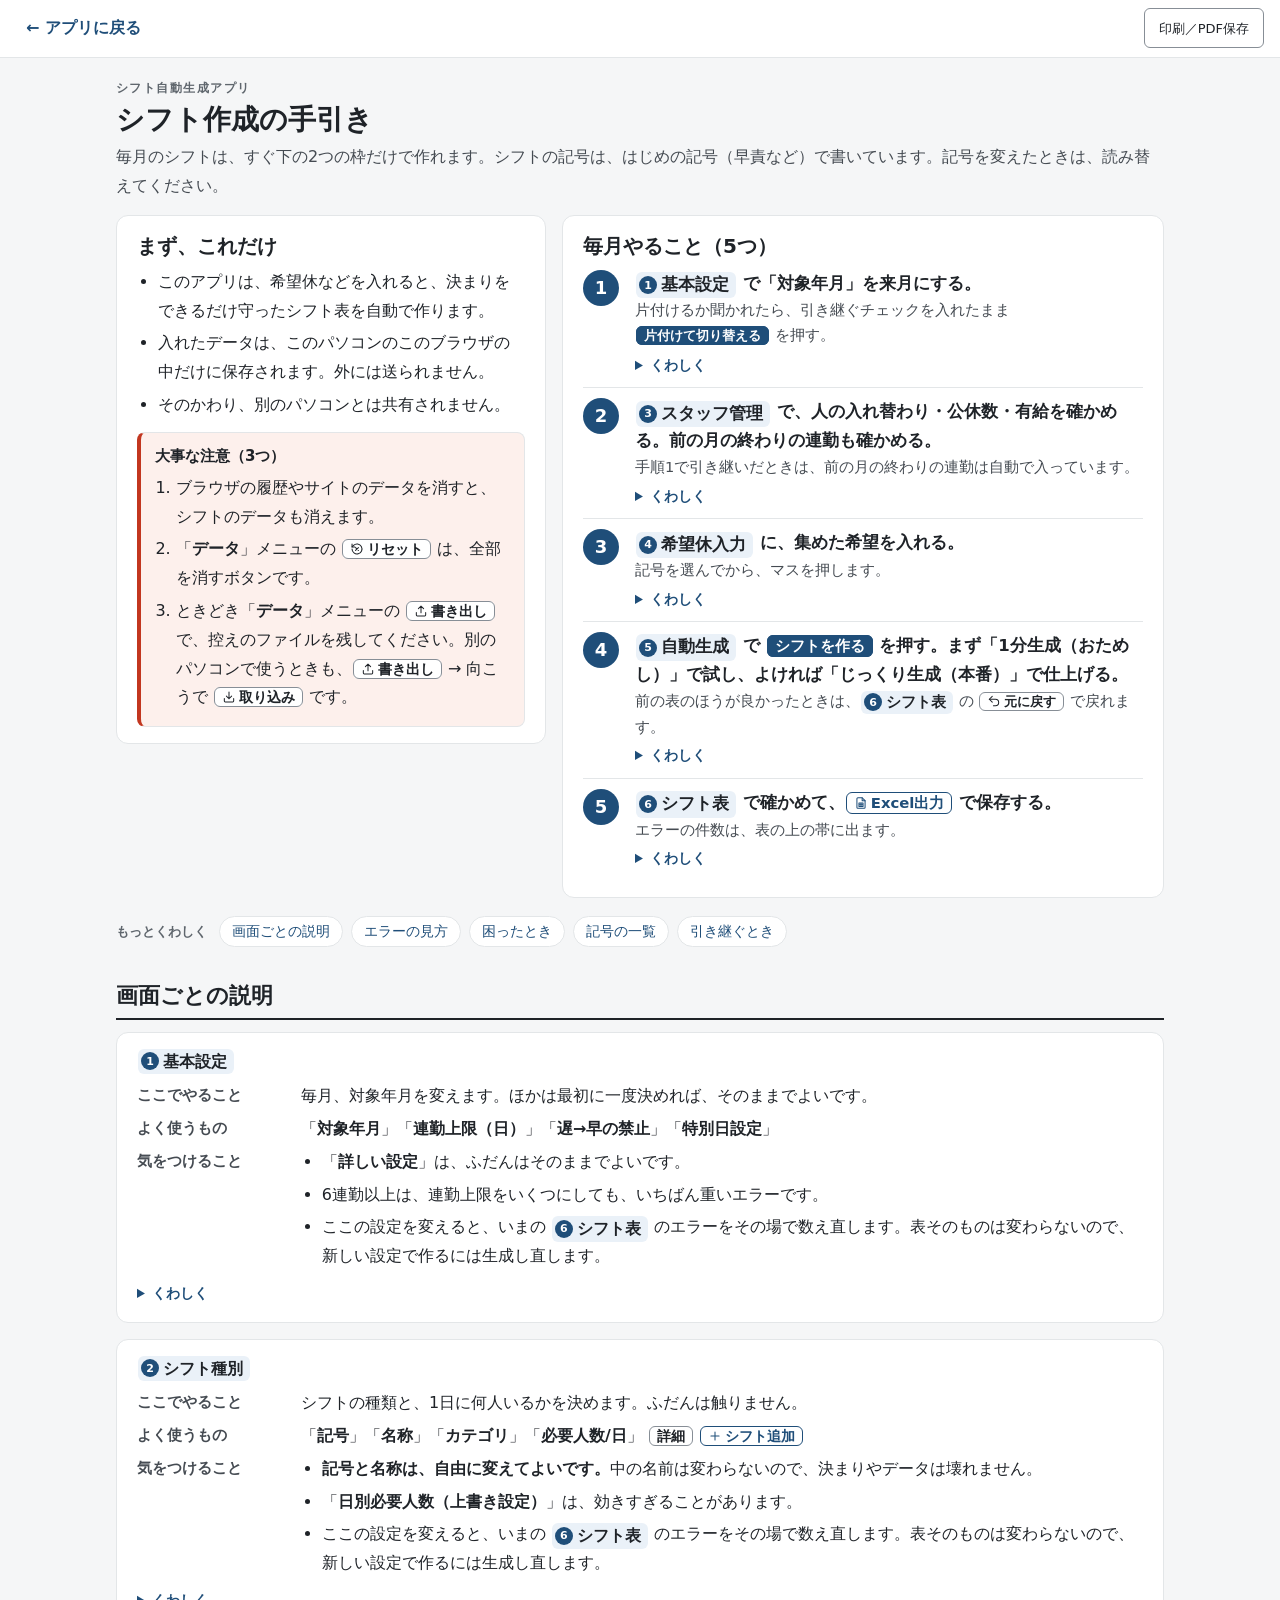
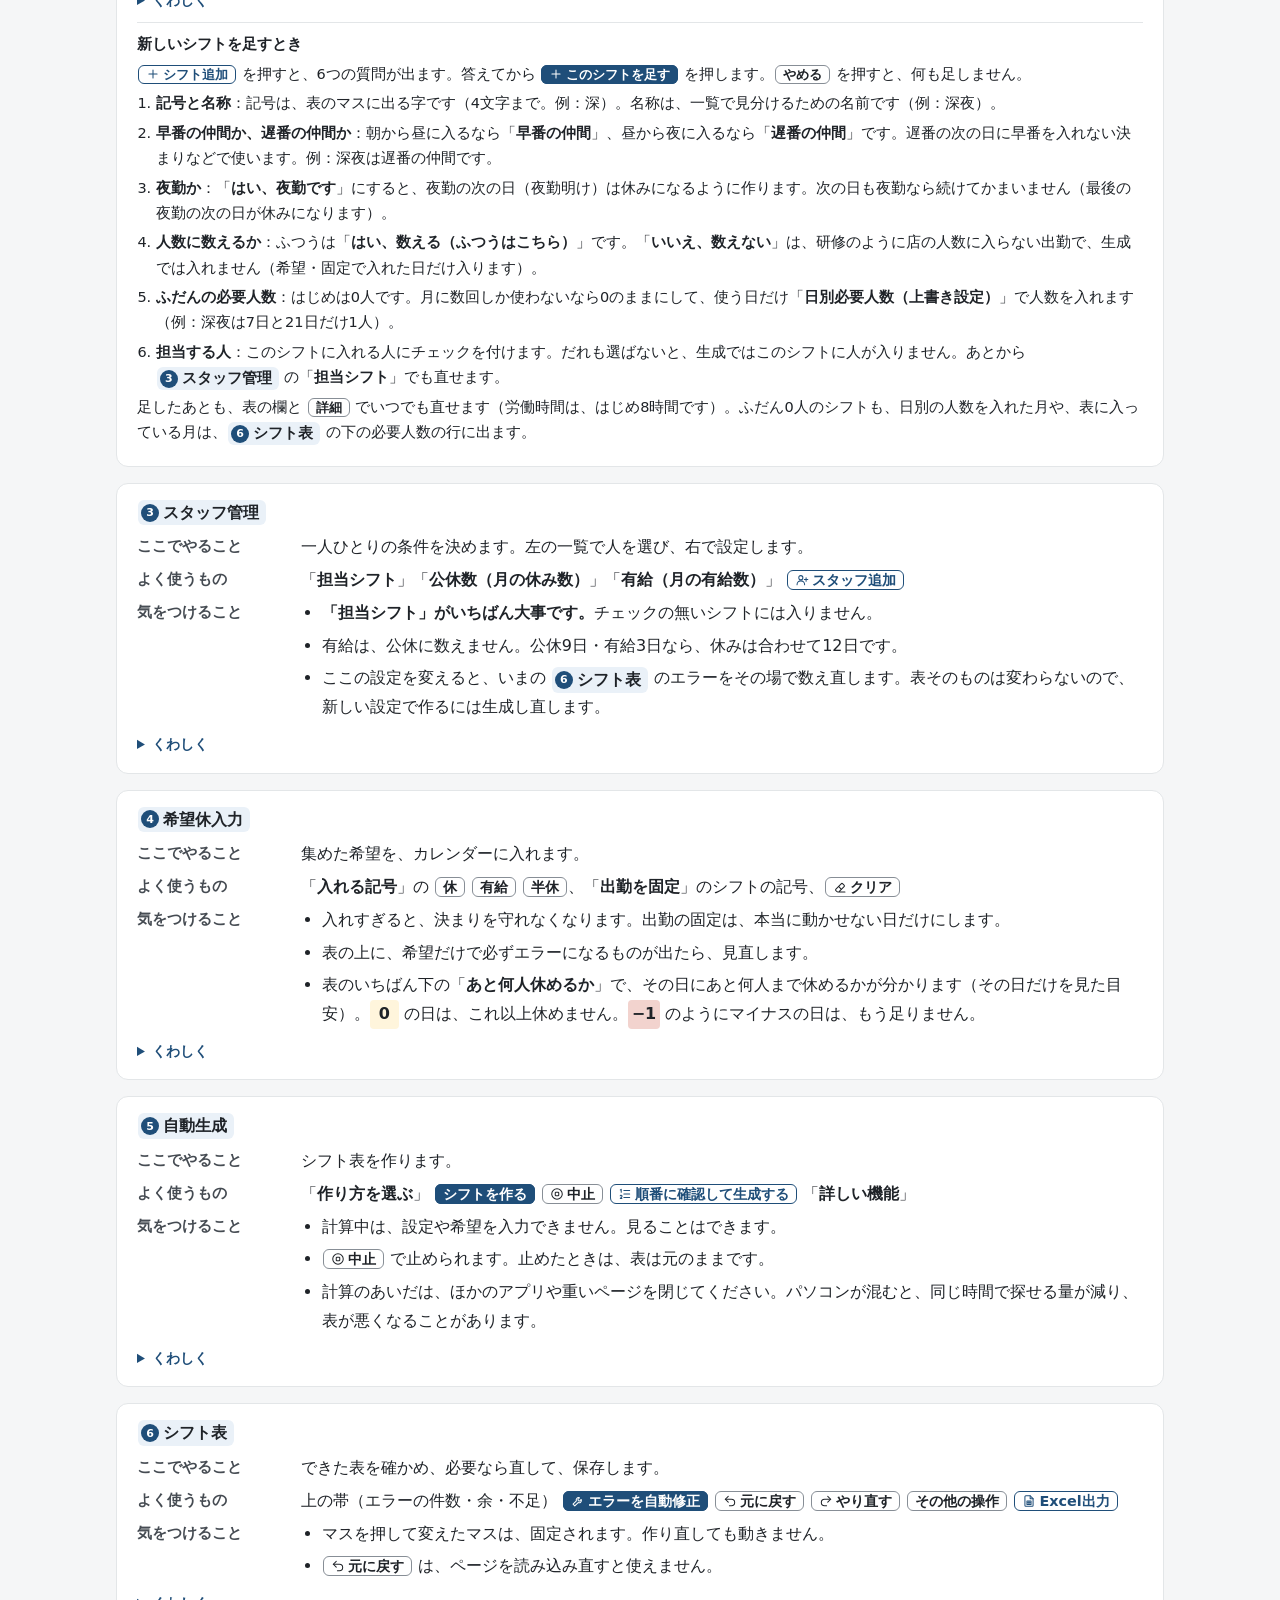
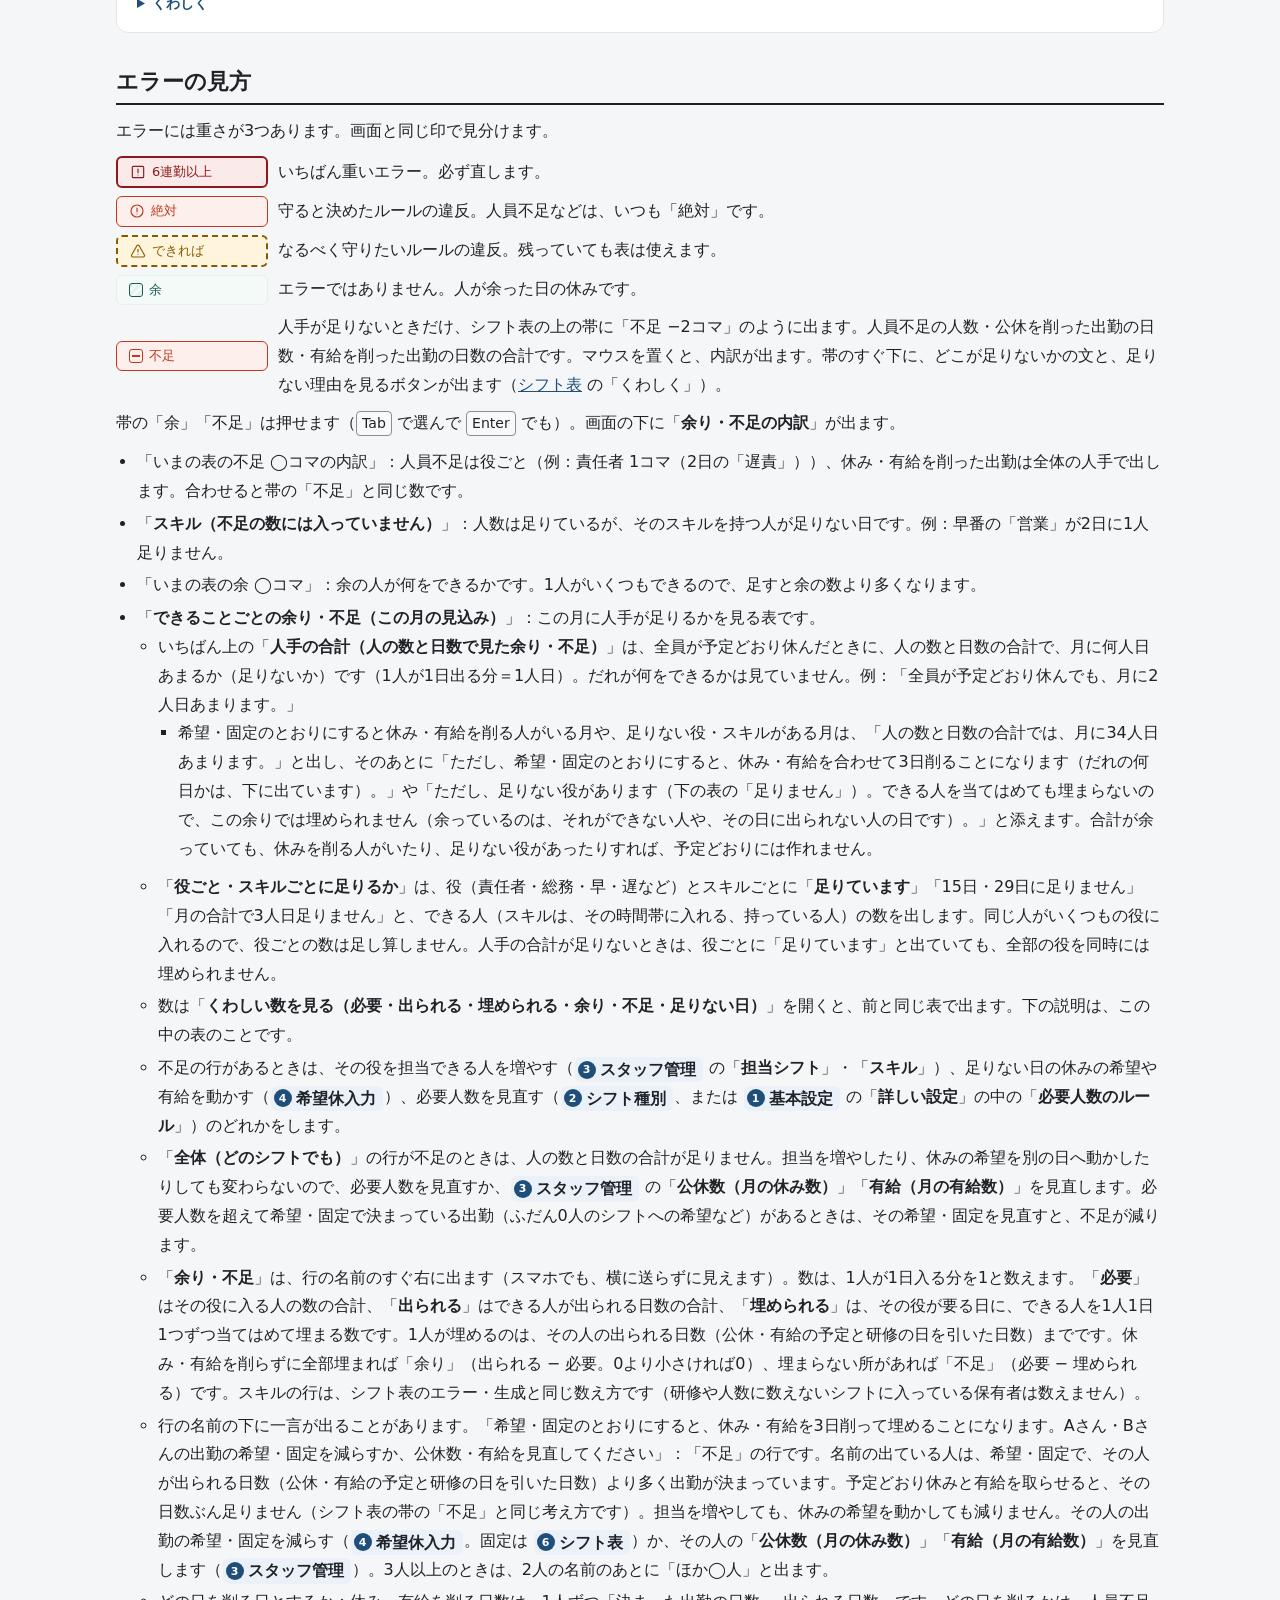
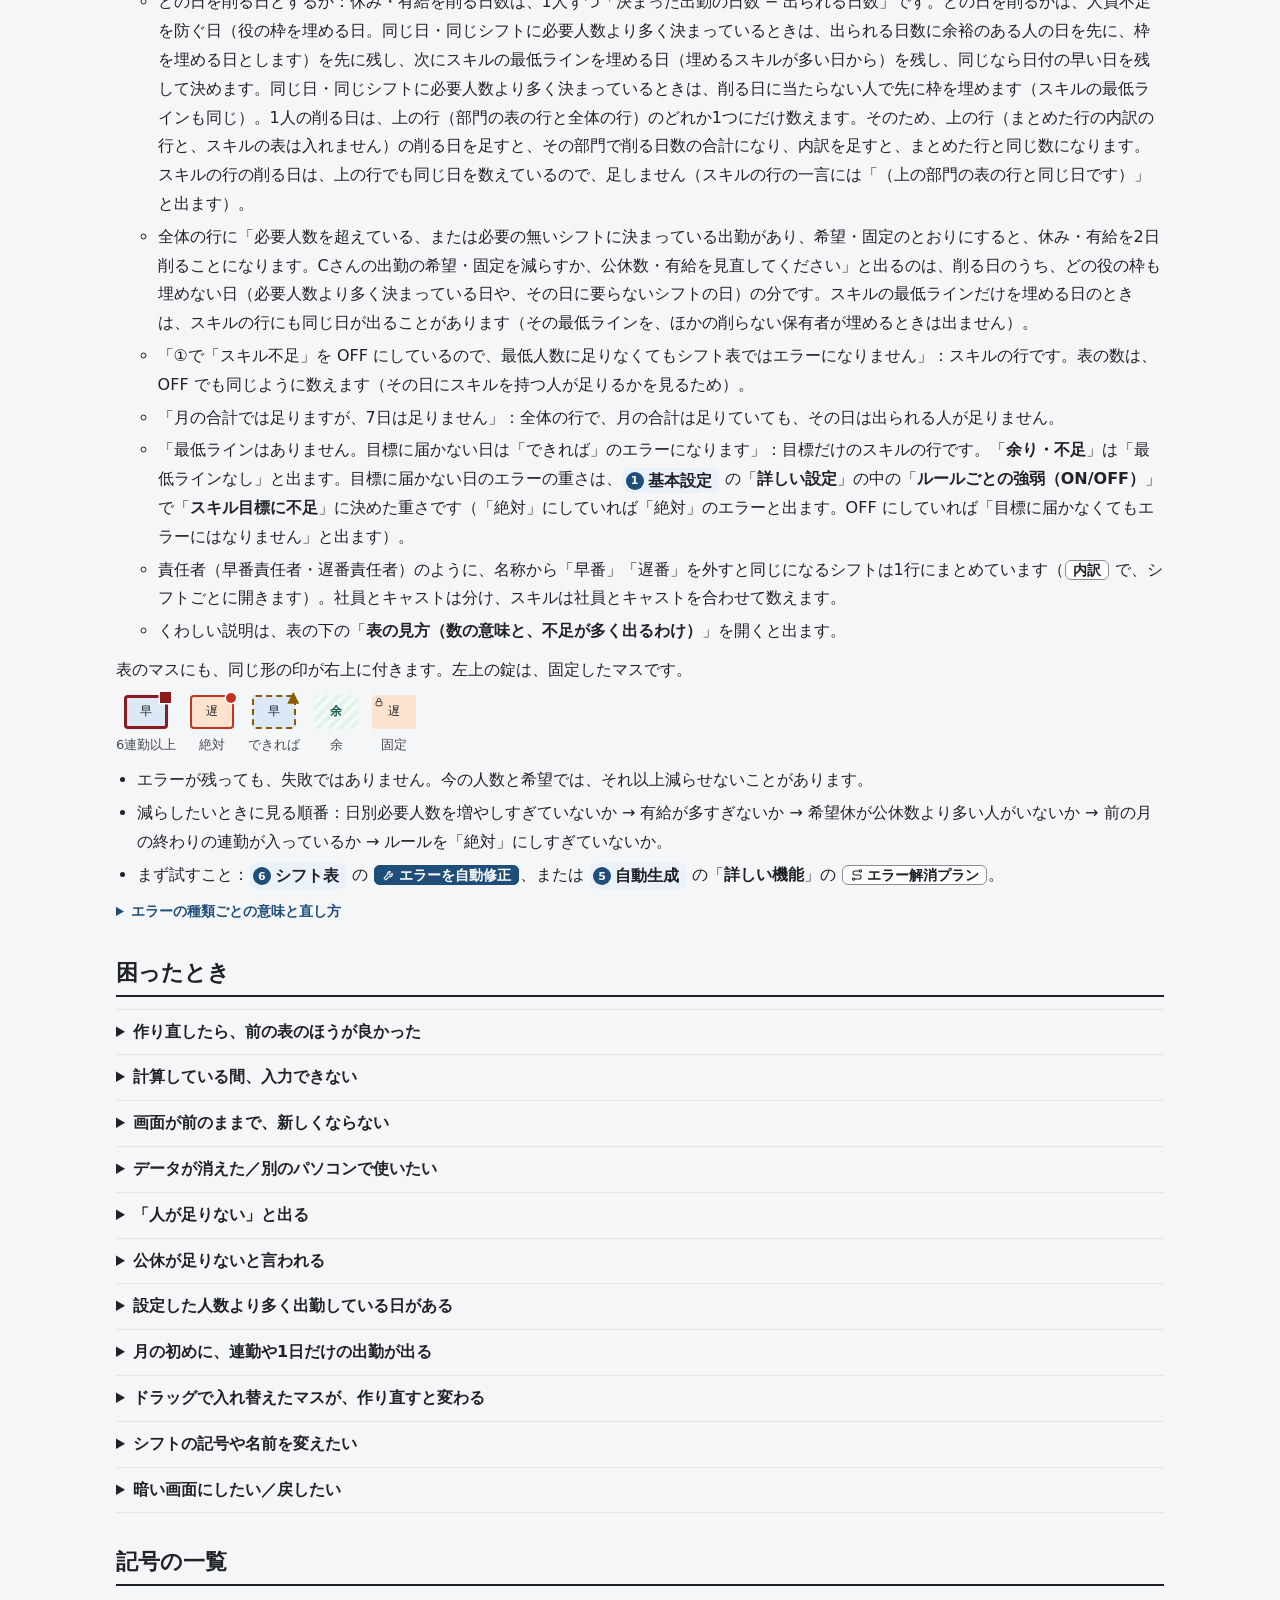
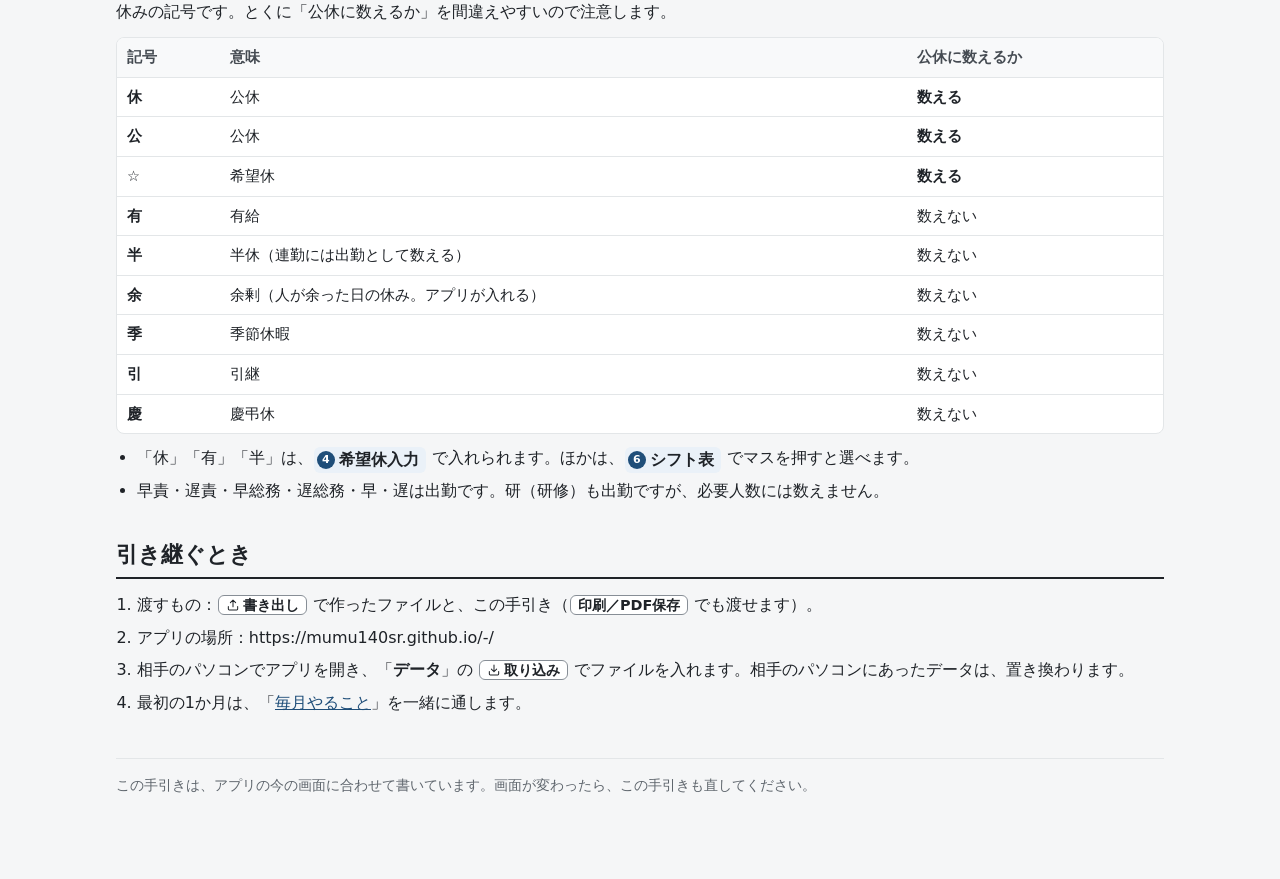
==== commit 64df037c: "v271: スキルの人数の数え方を生成とそろえる（研修・人数に数えないシフトに入っている保有者は数えない） - 判定 isSkillCountShift（data.js）。シフト表のエラー（スキル不足" ====
--- a/manual.html
+++ b/manual.html
@@ -4,10 +4,10 @@
 <meta charset="UTF-8" />
 <meta name="viewport" content="width=device-width, initial-scale=1.0" />
 <title>シフト作成の手引き｜シフト自動生成アプリ</title>
-<link rel="icon" href="favicon.svg?v=270" type="image/svg+xml">
-<link rel="icon" href="favicon-32.png?v=270" sizes="32x32" type="image/png">
-<link rel="icon" href="favicon-16.png?v=270" sizes="16x16" type="image/png">
-<link rel="apple-touch-icon" href="apple-touch-icon.png?v=270">
+<link rel="icon" href="favicon.svg?v=271" type="image/svg+xml">
+<link rel="icon" href="favicon-32.png?v=271" sizes="32x32" type="image/png">
+<link rel="icon" href="favicon-16.png?v=271" sizes="16x16" type="image/png">
+<link rel="apple-touch-icon" href="apple-touch-icon.png?v=271">
 <script>
 /* アプリと同じ明暗で出す（アプリで選んだものを使い、無ければパソコンの設定に合わせる。app.v6.js と同じ決め方） */
 (function () {
@@ -19,7 +19,7 @@
 })();
 </script>
 <!-- 色・アイコン・エラーの札・マスの見本は、アプリの変数と部品（css/style.css）をそのまま使う -->
-<link rel="stylesheet" href="css/style.css?v=270" />
+<link rel="stylesheet" href="css/style.css?v=271" />
 <style>
 /* ===== 手引きだけの見た目（m- で始まる名前。アプリの画面には効かない） ===== */
 body.m-body { font-size: 16px; line-height: 1.8; }
@@ -428,7 +428,7 @@
           <li>消すときは、マスをダブルクリックします。<span class="m-btn"><svg class="ic" aria-hidden="true"><use href="#i-eraser"/></svg>クリア</span> を選んでマスを押しても消えます。</li>
           <li>シフトの記号を入れた日は、そのシフトに固定されます。研修の日は「研」を入れます。</li>
           <li>希望休が公休数より多い人がいると、その分ほかの人が出勤することになり、人手が足りなくなりやすくなります。</li>
-          <li>「<span class="m-ui">あと何人休めるか</span>」の行：全体・早番・遅番は「出られる人 − 必要人数」、スキルは「その時間帯に入れる、持っている人 − 最低ライン」です（最低ラインは <span class="m-tab" data-n="3">スタッフ管理</span> の「<span class="m-ui">スキル設定</span>」で決めた数。下回ると「絶対」のエラーになります）。スキルは、最低ラインのある日だけ出します（目標人数は「できれば」なので数えません）。その日・その時間帯の必要人数が0人の日は空けています。マスにマウスを置くと、出られる人と必要人数が出ます。</li>
+          <li>「<span class="m-ui">あと何人休めるか</span>」の行：全体・早番・遅番は「出られる人 − 必要人数」、スキルは「その時間帯に入れる、持っている人 − 最低ライン」です（最低ラインは <span class="m-tab" data-n="3">スタッフ管理</span> の「<span class="m-ui">スキル設定</span>」で決めた数。下回ると「絶対」のエラーになります）。スキルは、最低ラインのある日だけ出します（目標人数は「できれば」なので数えません）。スキルの数には、研修や人数に数えないシフトに入る人を数えません（シフト表のエラー・生成と同じ数え方です）。その日・その時間帯の必要人数が0人の日は空けています。マスにマウスを置くと、出られる人と必要人数が出ます。</li>
           <li>数は、<span class="m-tab" data-n="5">自動生成</span> の <span class="m-btn"><svg class="ic" aria-hidden="true"><use href="#i-feasible"/></svg>実現性チェック（生成前）</span> の「日ごとの人数の余裕」と同じ数え方です。ただし、スキルは⑤では目標人数で数えるので、目標が最低ラインより多いスキルでは数が違います。</li>
           <li>その日だけを見た目安です。希望休は公休の中なので、月の休みの合計は増えません。ただ、ある日に休むと、その人はほかの日に出る分が増えます。0 が無くても、連勤などのエラーが出ることがあります。月の合計で足りるかは、<span class="m-btn"><svg class="ic" aria-hidden="true"><use href="#i-feasible"/></svg>実現性チェック（生成前）</span> の「<span class="m-ui">人手の合計（人の数と日数で見た余り・不足）</span>」と、その下の「<span class="m-ui">役ごと・スキルごとに足りるか</span>」で見ます。</li>
           <li>希望を入れて、その日の数がマイナスになったら（もとからマイナスの日は、もっと下がったら）、画面の下に「<span class="m-msg" data-pat="◯さんが◯日に休むと、">Aさんが28日に休むと、</span>」のような知らせが出ます。例：「<span class="m-msg" data-pat="で必要な◯人を下回ります（いま出られるのは◯人）">全体で必要な8人を下回ります（いま出られるのは7人）</span>」「早番の「S営業」が最低2人を下回ります（いま出られるのは1人）」。休み・有給・半休・研修のほか、シフトを決めて別の時間帯から外れるときも出ます。</li>
@@ -558,7 +558,7 @@
           <li>数は「<span class="m-ui">くわしい数を見る（必要・出られる・埋められる・余り・不足・足りない日）</span>」を開くと、前と同じ表で出ます。下の説明は、この中の表のことです。</li>
           <li>不足の行があるときは、その役を担当できる人を増やす（<span class="m-tab" data-n="3">スタッフ管理</span> の「<span class="m-ui">担当シフト</span>」・「<span class="m-ui">スキル</span>」）、足りない日の休みの希望や有給を動かす（<span class="m-tab" data-n="4">希望休入力</span>）、必要人数を見直す（<span class="m-tab" data-n="2">シフト種別</span>、または <span class="m-tab" data-n="1">基本設定</span> の「<span class="m-ui">詳しい設定</span>」の中の「<span class="m-ui">必要人数のルール</span>」）のどれかをします。</li>
           <li>「<span class="m-ui">全体（どのシフトでも）</span>」の行が不足のときは、人の数と日数の合計が足りません。担当を増やしたり、休みの希望を別の日へ動かしたりしても変わらないので、必要人数を見直すか、<span class="m-tab" data-n="3">スタッフ管理</span> の「<span class="m-ui">公休数（月の休み数）</span>」「<span class="m-ui">有給（月の有給数）</span>」を見直します。必要人数を超えて希望・固定で決まっている出勤（ふだん0人のシフトへの希望など）があるときは、その希望・固定を見直すと、不足が減ります。</li>
-          <li>「<span class="m-ui">余り・不足</span>」は、行の名前のすぐ右に出ます（スマホでも、横に送らずに見えます）。数は、1人が1日入る分を1と数えます。「<span class="m-ui">必要</span>」はその役に入る人の数の合計、「<span class="m-ui">出られる</span>」はできる人が出られる日数の合計、「<span class="m-ui">埋められる</span>」は、その役が要る日に、できる人を1人1日1つずつ当てはめて埋まる数です。1人が埋めるのは、その人の出られる日数（公休・有給の予定と研修の日を引いた日数）までです。休み・有給を削らずに全部埋まれば「余り」（出られる − 必要。0より小さければ0）、埋まらない所があれば「不足」（必要 − 埋められる）です。スキルの行は、シフト表のエラーと同じ数え方です（その時間帯に希望・固定で入っている保有者は、研修や人数に数えないシフトでも数えます）。</li>
+          <li>「<span class="m-ui">余り・不足</span>」は、行の名前のすぐ右に出ます（スマホでも、横に送らずに見えます）。数は、1人が1日入る分を1と数えます。「<span class="m-ui">必要</span>」はその役に入る人の数の合計、「<span class="m-ui">出られる</span>」はできる人が出られる日数の合計、「<span class="m-ui">埋められる</span>」は、その役が要る日に、できる人を1人1日1つずつ当てはめて埋まる数です。1人が埋めるのは、その人の出られる日数（公休・有給の予定と研修の日を引いた日数）までです。休み・有給を削らずに全部埋まれば「余り」（出られる − 必要。0より小さければ0）、埋まらない所があれば「不足」（必要 − 埋められる）です。スキルの行は、シフト表のエラー・生成と同じ数え方です（研修や人数に数えないシフトに入っている保有者は数えません）。</li>
           <li>行の名前の下に一言が出ることがあります。「<span class="m-msg" data-pat="希望・固定のとおりにすると、休み・有給を◯日削って埋めることになります。◯出勤の希望・固定を減らすか、公休数・有給を見直してください">希望・固定のとおりにすると、休み・有給を3日削って埋めることになります。Aさん・Bさんの出勤の希望・固定を減らすか、公休数・有給を見直してください</span>」：「不足」の行です。名前の出ている人は、希望・固定で、その人が出られる日数（公休・有給の予定と研修の日を引いた日数）より多く出勤が決まっています。予定どおり休みと有給を取らせると、その日数ぶん足りません（シフト表の帯の「不足」と同じ考え方です）。担当を増やしても、休みの希望を動かしても減りません。その人の出勤の希望・固定を減らす（<span class="m-tab" data-n="4">希望休入力</span>。固定は <span class="m-tab" data-n="6">シフト表</span>）か、その人の「<span class="m-ui">公休数（月の休み数）</span>」「<span class="m-ui">有給（月の有給数）</span>」を見直します（<span class="m-tab" data-n="3">スタッフ管理</span>）。3人以上のときは、2人の名前のあとに「ほか◯人」と出ます。</li>
           <li>どの日を削る日とするか：休み・有給を削る日数は、1人ずつ「決まった出勤の日数 − 出られる日数」です。どの日を削るかは、人員不足を防ぐ日（役の枠を埋める日。同じ日・同じシフトに必要人数より多く決まっているときは、出られる日数に余裕のある人の日を先に、枠を埋める日とします）を先に残し、次にスキルの最低ラインを埋める日（埋めるスキルが多い日から）を残し、同じなら日付の早い日を残して決めます。同じ日・同じシフトに必要人数より多く決まっているときは、削る日に当たらない人で先に枠を埋めます（スキルの最低ラインも同じ）。1人の削る日は、上の行（部門の表の行と全体の行）のどれか1つにだけ数えます。そのため、上の行（まとめた行の内訳の行と、スキルの表は入れません）の削る日を足すと、その部門で削る日数の合計になり、内訳を足すと、まとめた行と同じ数になります。スキルの行の削る日は、上の行でも同じ日を数えているので、足しません（スキルの行の一言には「（上の部門の表の行と同じ日です）」と出ます）。</li>
           <li>全体の行に「<span class="m-msg" data-pat="必要人数を超えている、または必要の無いシフトに決まっている出勤があり、希望・固定のとおりにすると、休み・有給を◯日削ることになります">必要人数を超えている、または必要の無いシフトに決まっている出勤があり、希望・固定のとおりにすると、休み・有給を2日削ることになります。Cさんの出勤の希望・固定を減らすか、公休数・有給を見直してください</span>」と出るのは、削る日のうち、どの役の枠も埋めない日（必要人数より多く決まっている日や、その日に要らないシフトの日）の分です。スキルの最低ラインだけを埋める日のときは、スキルの行にも同じ日が出ることがあります（その最低ラインを、ほかの削らない保有者が埋めるときは出ません）。</li>
@@ -599,7 +599,7 @@
           <tr><td><span class="m-ui">責任者・総務の重複</span></td><td>同じ時間帯に、早責などが2人以上いる。</td><td>片方を、ふつうのシフトにします。</td></tr>
           <tr><td><span class="m-ui">責任者の順位</span></td><td>同じ時間帯に、責任者を担当できる上の役職の人が出勤しているのに、下の人が責任者になっている。<span class="m-tab" data-n="2">シフト種別</span> で「責任者として数える」にしたシフト（深夜など）に入っている人は数えません。</td><td>責任者を、上の人と入れ替えます。</td></tr>
           <tr class="m-grp"><th colspan="3"><span class="m-ui">スキル</span></th></tr>
-          <tr><td><span class="m-ui">スキル不足</span></td><td>その時間帯に、スキルのある人が最低人数より少ない。</td><td>スキルのある人の休みをずらします。</td></tr>
+          <tr><td><span class="m-ui">スキル不足</span></td><td>その時間帯に、スキルのある人が最低人数より少ない。研修や人数に数えないシフトに入っている人は数えません（生成と同じ数え方です）。そのときは、エラーの文の終わりに「<span class="m-msg" data-pat="に入っている◯人は数えていません">研修（「研」）に入っている1人は数えていません</span>」のように出ます。</td><td>スキルのある人の休みをずらします。研修などの日をずらせるなら、ずらします。</td></tr>
           <tr><td><span class="m-ui">スキル目標に不足</span></td><td>最低人数はいるが、目標に届かない。</td><td>困らなければ、そのままでよいです。</td></tr>
           <tr class="m-grp"><th colspan="3"><span class="m-ui">リズム</span></th></tr>
           <tr><td><span class="m-ui">遅→早（休みなし）</span></td><td>遅番の次の日が早番。</td><td>間に休みを入れるか、時間帯をそろえます。</td></tr>
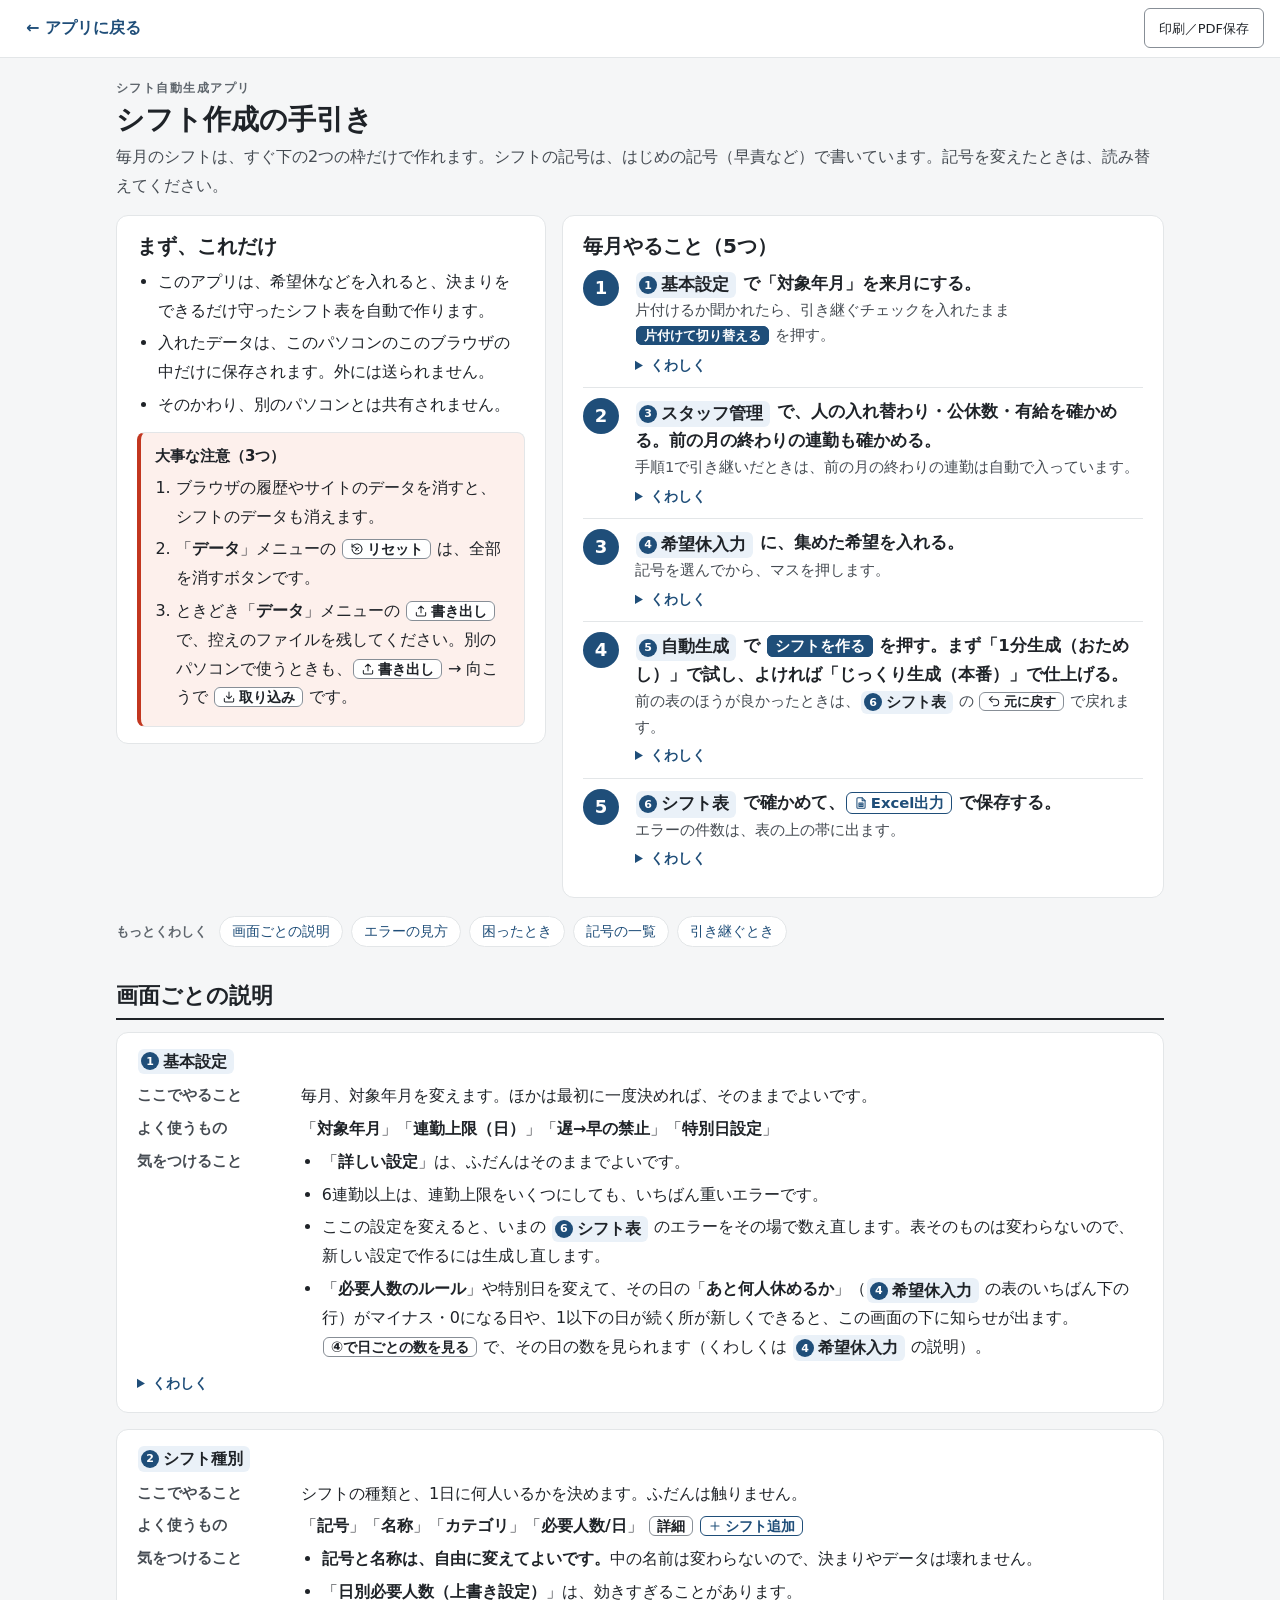
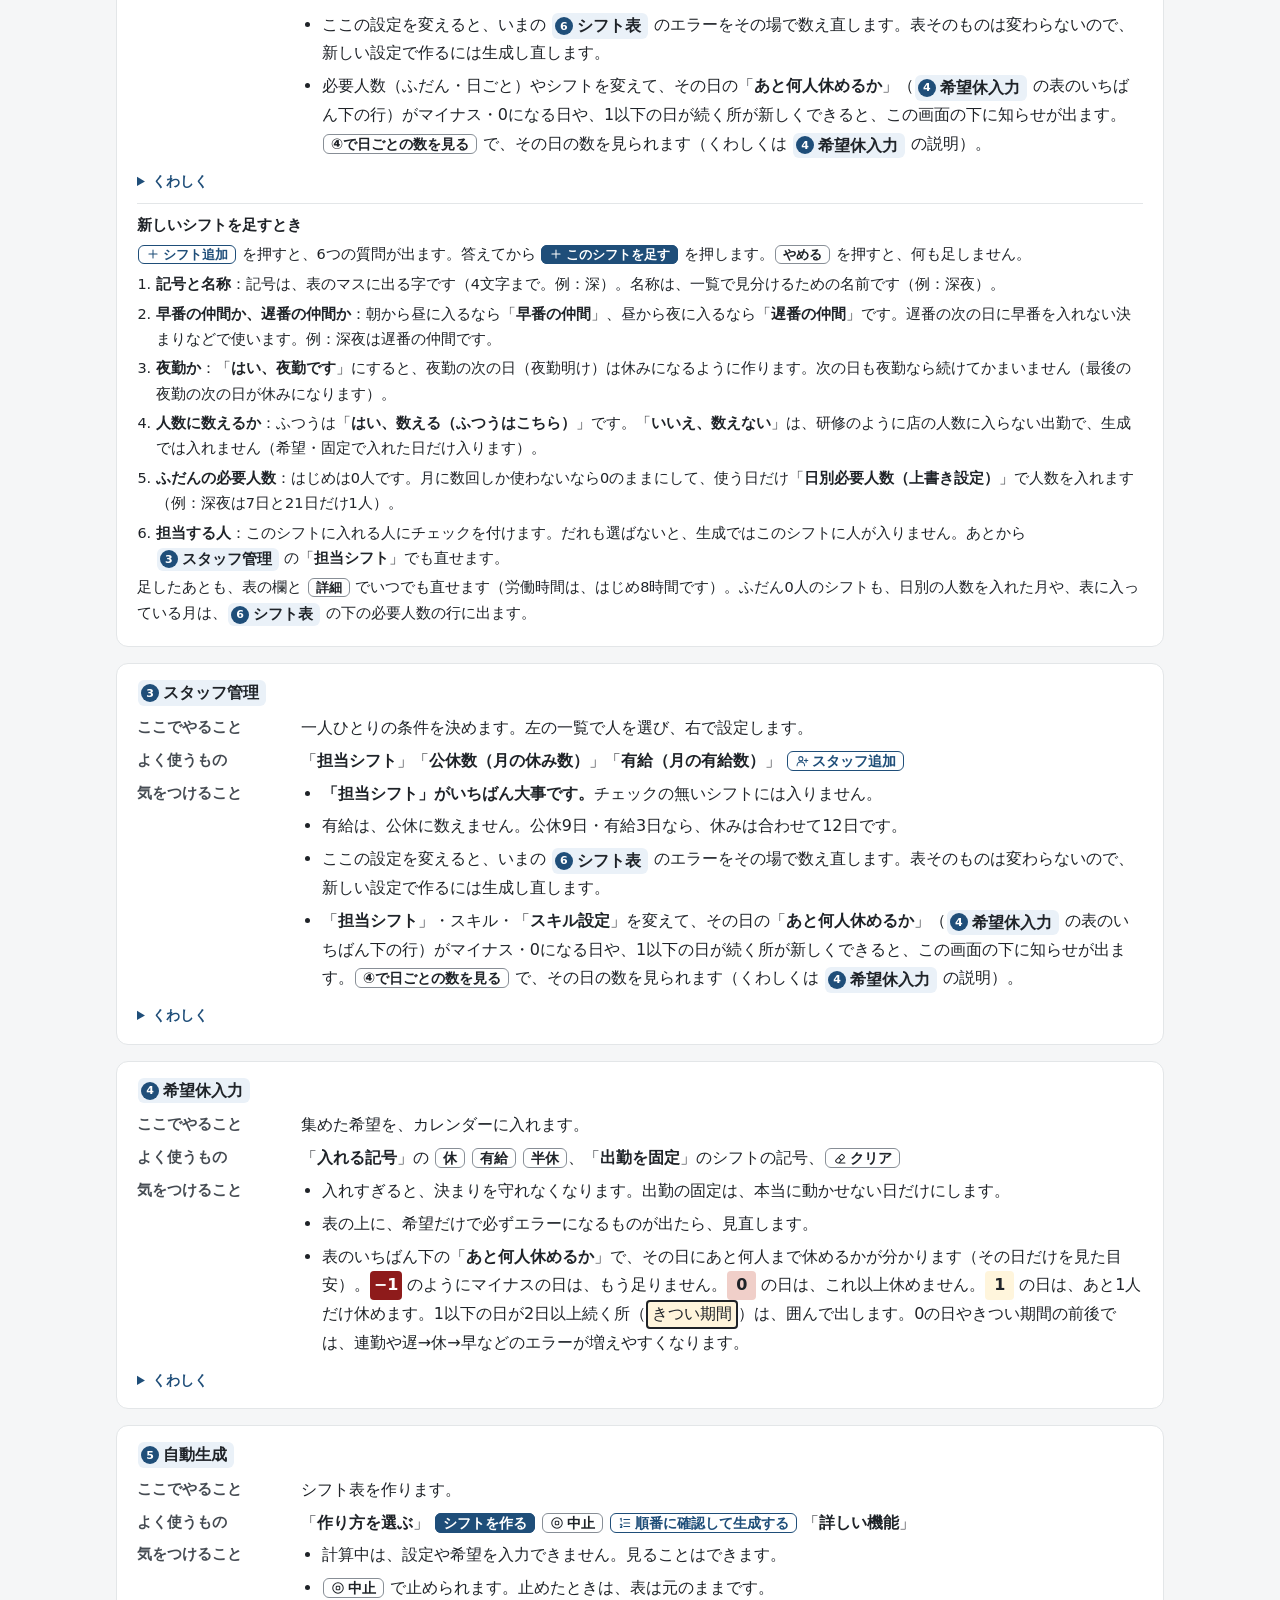
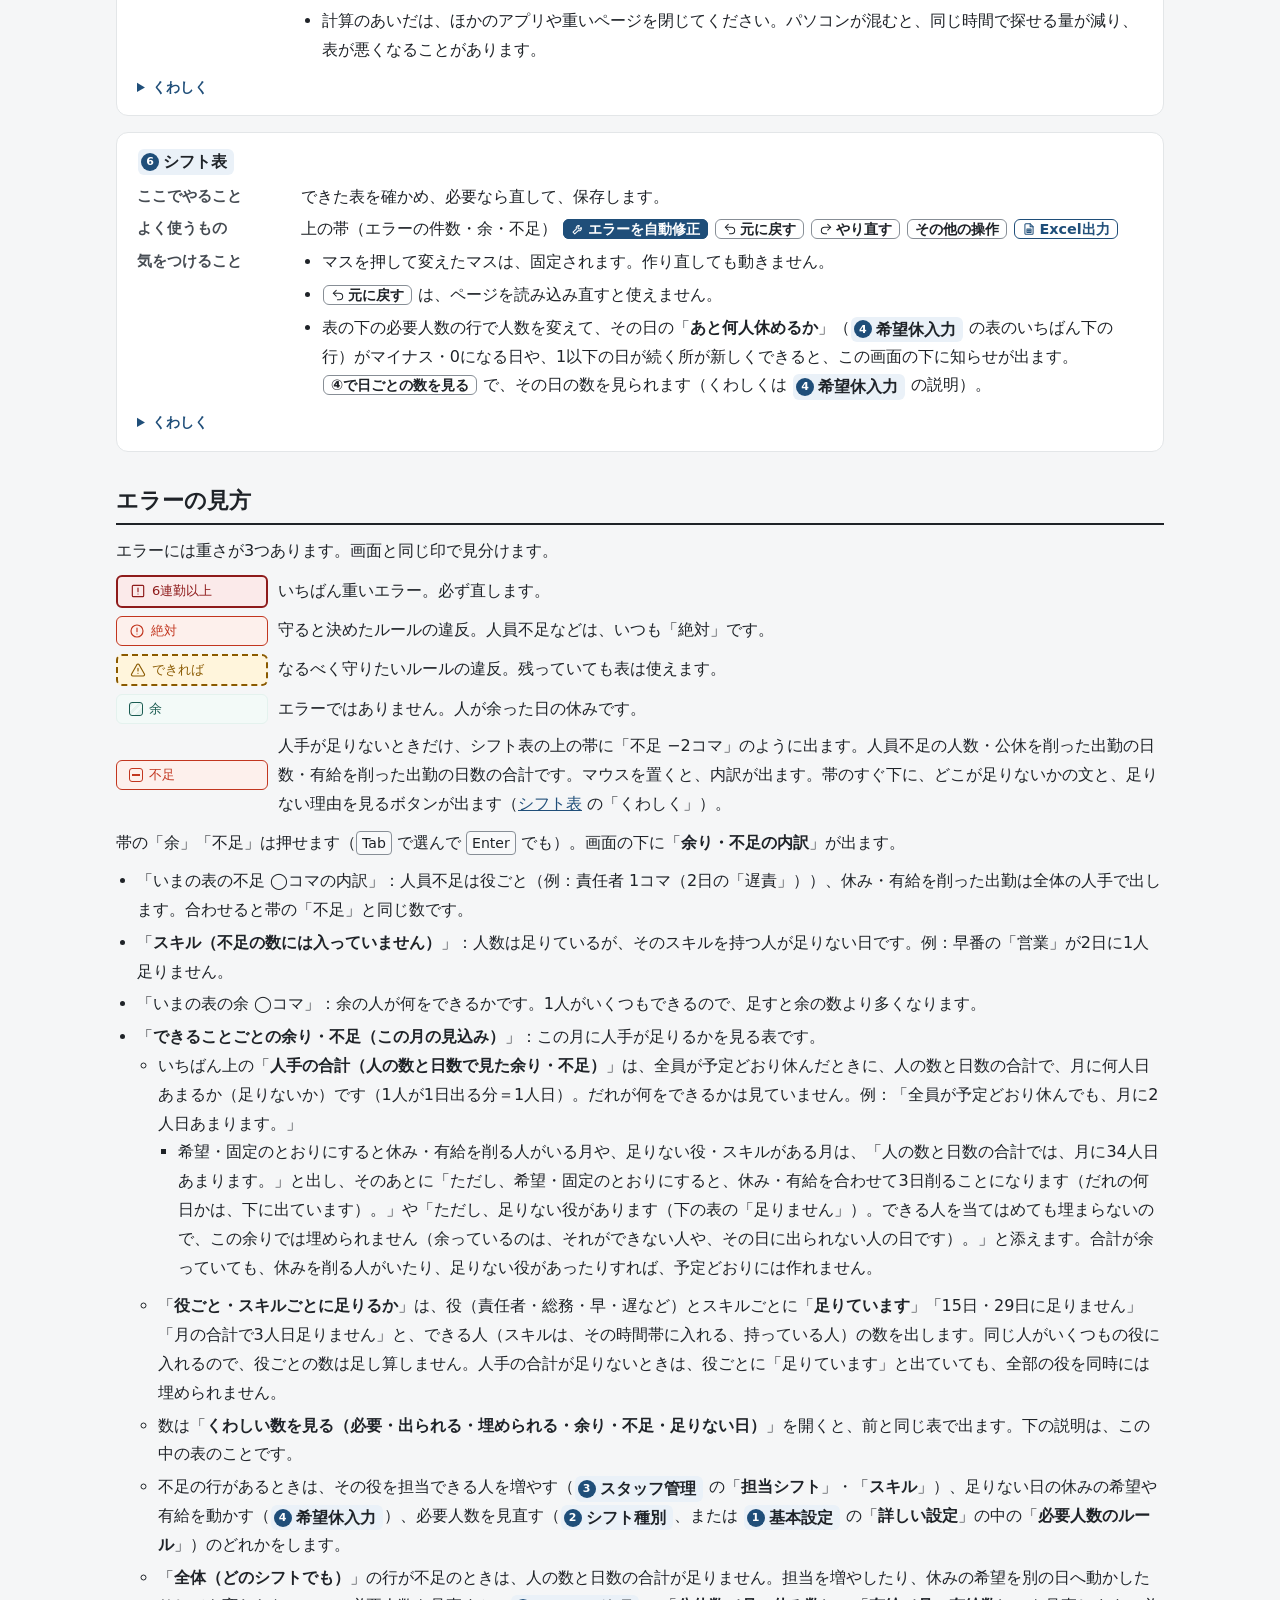
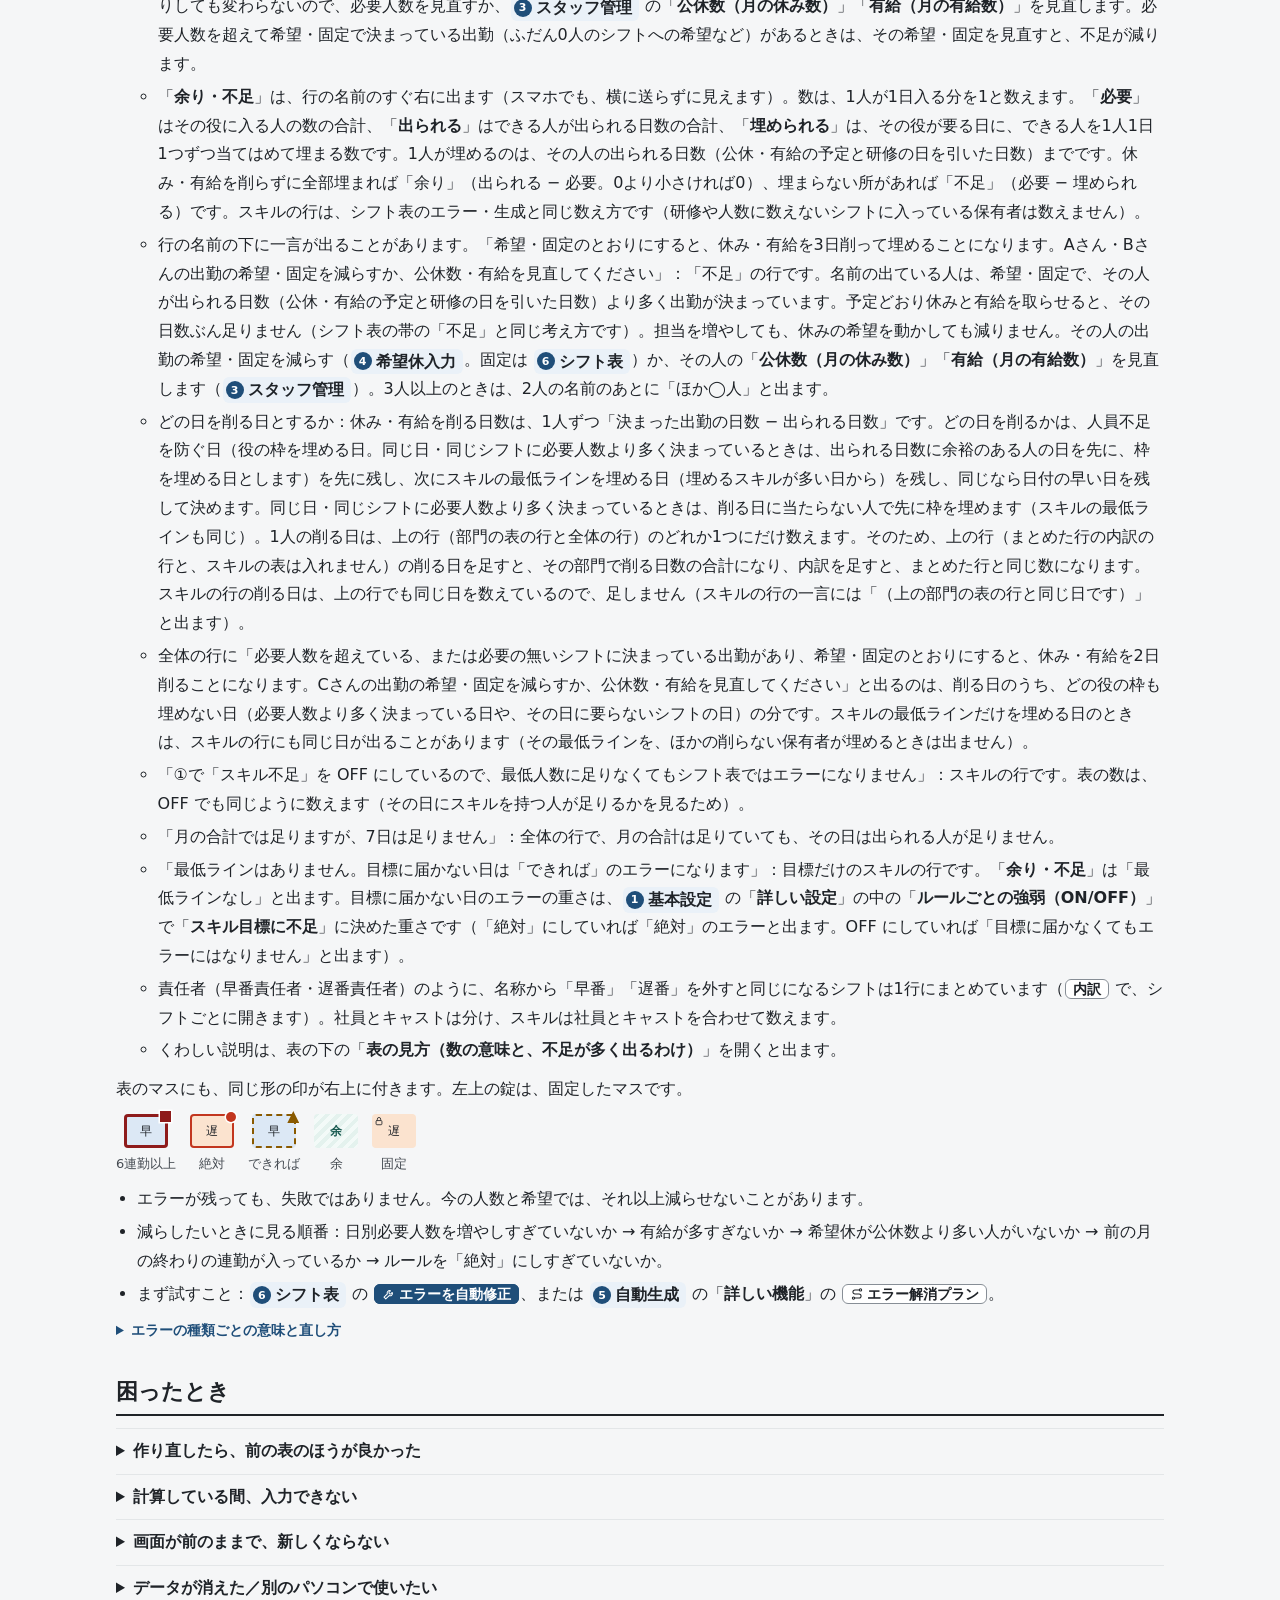
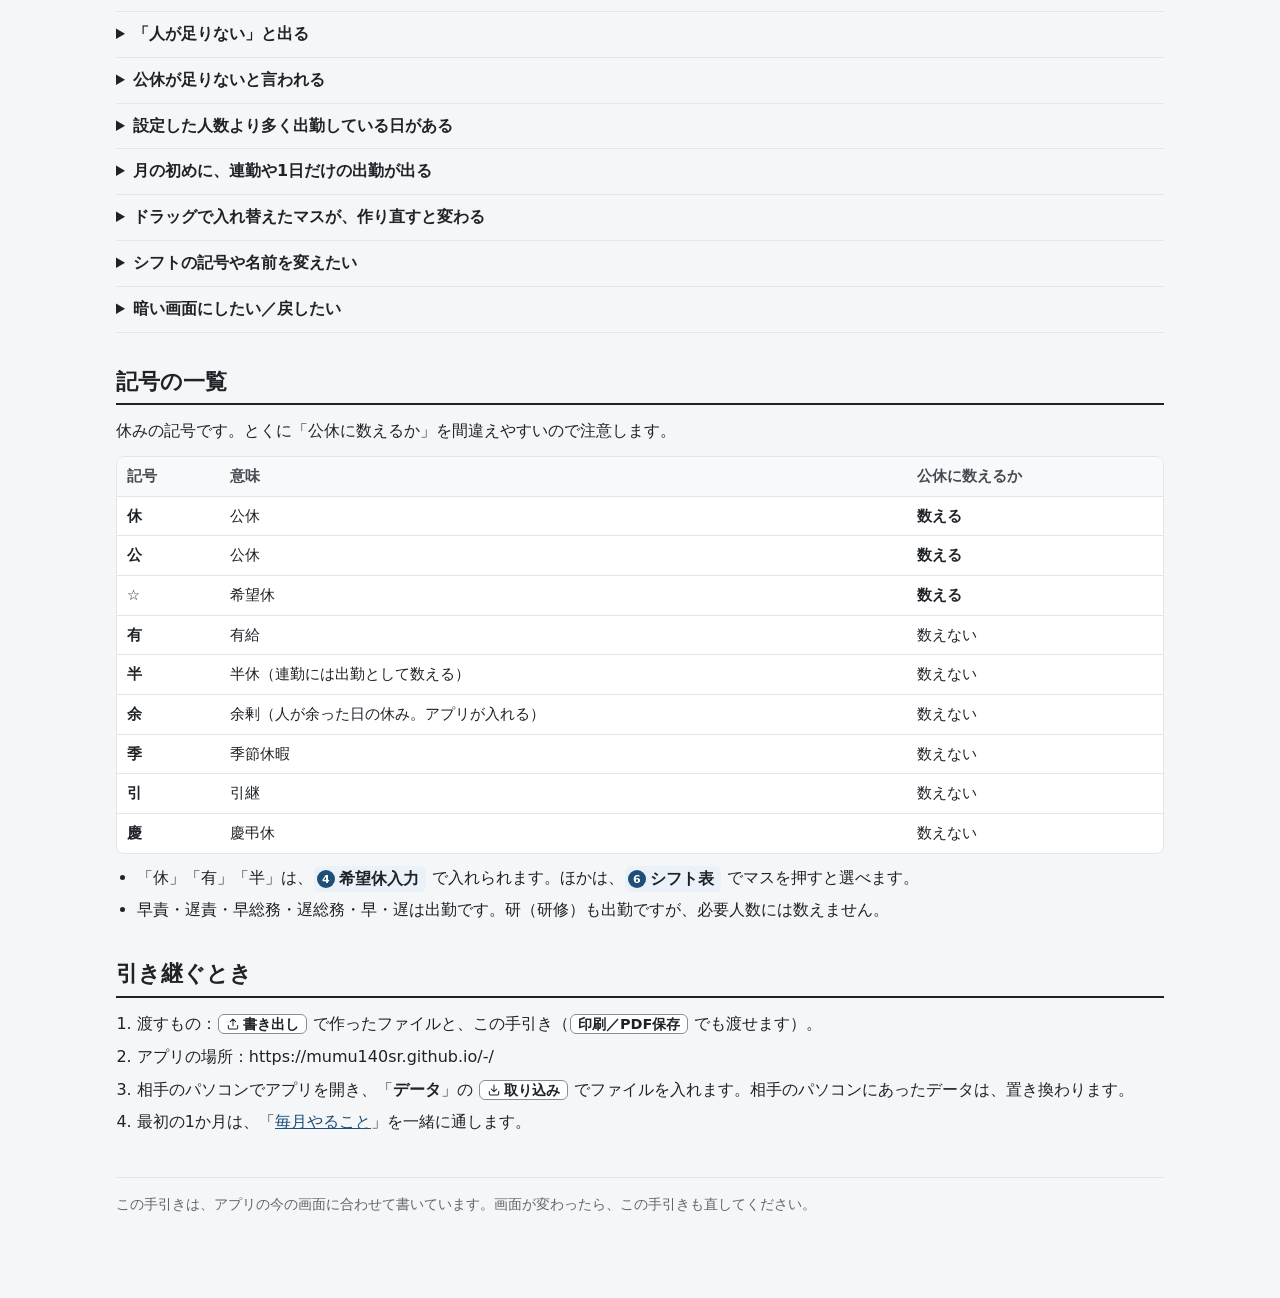
==== commit bf3a1370: "v272: 人手がきつくなる日を、変えたその場で知らせる（休める人が0人の日・1人以下が続く所） - ①の必要人数のルール・②の必要人数とシフト・③のスタッフとスキル設定・④の希望・⑥の必要人数の欄で" ====
--- a/manual.html
+++ b/manual.html
@@ -4,10 +4,10 @@
 <meta charset="UTF-8" />
 <meta name="viewport" content="width=device-width, initial-scale=1.0" />
 <title>シフト作成の手引き｜シフト自動生成アプリ</title>
-<link rel="icon" href="favicon.svg?v=271" type="image/svg+xml">
-<link rel="icon" href="favicon-32.png?v=271" sizes="32x32" type="image/png">
-<link rel="icon" href="favicon-16.png?v=271" sizes="16x16" type="image/png">
-<link rel="apple-touch-icon" href="apple-touch-icon.png?v=271">
+<link rel="icon" href="favicon.svg?v=272" type="image/svg+xml">
+<link rel="icon" href="favicon-32.png?v=272" sizes="32x32" type="image/png">
+<link rel="icon" href="favicon-16.png?v=272" sizes="16x16" type="image/png">
+<link rel="apple-touch-icon" href="apple-touch-icon.png?v=272">
 <script>
 /* アプリと同じ明暗で出す（アプリで選んだものを使い、無ければパソコンの設定に合わせる。app.v6.js と同じ決め方） */
 (function () {
@@ -19,7 +19,7 @@
 })();
 </script>
 <!-- 色・アイコン・エラーの札・マスの見本は、アプリの変数と部品（css/style.css）をそのまま使う -->
-<link rel="stylesheet" href="css/style.css?v=271" />
+<link rel="stylesheet" href="css/style.css?v=272" />
 <style>
 /* ===== 手引きだけの見た目（m- で始まる名前。アプリの画面には効かない） ===== */
 body.m-body { font-size: 16px; line-height: 1.8; }
@@ -304,6 +304,7 @@
           <li>「<span class="m-ui">詳しい設定</span>」は、ふだんはそのままでよいです。</li>
           <li>6連勤以上は、連勤上限をいくつにしても、いちばん重いエラーです。</li>
           <li>ここの設定を変えると、いまの <span class="m-tab" data-n="6">シフト表</span> のエラーをその場で数え直します。表そのものは変わらないので、新しい設定で作るには生成し直します。</li>
+          <li>「<span class="m-ui">必要人数のルール</span>」や特別日を変えて、その日の「<span class="m-ui">あと何人休めるか</span>」（<span class="m-tab" data-n="4">希望休入力</span> の表のいちばん下の行）がマイナス・0になる日や、1以下の日が続く所が新しくできると、この画面の下に知らせが出ます。<span class="m-btn">④で日ごとの数を見る</span> で、その日の数を見られます（くわしくは <span class="m-tab" data-n="4">希望休入力</span> の説明）。</li>
         </ul></dd>
       </dl>
       <details class="m-more"><summary>くわしく</summary>
@@ -334,6 +335,7 @@
           <li><b>記号と名称は、自由に変えてよいです。</b>中の名前は変わらないので、決まりやデータは壊れません。</li>
           <li>「<span class="m-ui">日別必要人数（上書き設定）</span>」は、効きすぎることがあります。</li>
           <li>ここの設定を変えると、いまの <span class="m-tab" data-n="6">シフト表</span> のエラーをその場で数え直します。表そのものは変わらないので、新しい設定で作るには生成し直します。</li>
+          <li>必要人数（ふだん・日ごと）やシフトを変えて、その日の「<span class="m-ui">あと何人休めるか</span>」（<span class="m-tab" data-n="4">希望休入力</span> の表のいちばん下の行）がマイナス・0になる日や、1以下の日が続く所が新しくできると、この画面の下に知らせが出ます。<span class="m-btn">④で日ごとの数を見る</span> で、その日の数を見られます（くわしくは <span class="m-tab" data-n="4">希望休入力</span> の説明）。</li>
         </ul></dd>
       </dl>
       <details class="m-more"><summary>くわしく</summary>
@@ -386,6 +388,7 @@
           <li><b>「<span class="m-ui">担当シフト</span>」がいちばん大事です。</b>チェックの無いシフトには入りません。</li>
           <li>有給は、公休に数えません。公休9日・有給3日なら、休みは合わせて12日です。</li>
           <li>ここの設定を変えると、いまの <span class="m-tab" data-n="6">シフト表</span> のエラーをその場で数え直します。表そのものは変わらないので、新しい設定で作るには生成し直します。</li>
+          <li>「<span class="m-ui">担当シフト</span>」・スキル・「<span class="m-ui">スキル設定</span>」を変えて、その日の「<span class="m-ui">あと何人休めるか</span>」（<span class="m-tab" data-n="4">希望休入力</span> の表のいちばん下の行）がマイナス・0になる日や、1以下の日が続く所が新しくできると、この画面の下に知らせが出ます。<span class="m-btn">④で日ごとの数を見る</span> で、その日の数を見られます（くわしくは <span class="m-tab" data-n="4">希望休入力</span> の説明）。</li>
         </ul></dd>
       </dl>
       <details class="m-more"><summary>くわしく</summary>
@@ -419,7 +422,7 @@
         <dt>気をつけること</dt><dd><ul>
           <li>入れすぎると、決まりを守れなくなります。出勤の固定は、本当に動かせない日だけにします。</li>
           <li>表の上に、希望だけで必ずエラーになるものが出たら、見直します。</li>
-          <li>表のいちばん下の「<span class="m-ui">あと何人休めるか</span>」で、その日にあと何人まで休めるかが分かります（その日だけを見た目安）。<span class="cm-key cm-zero">0</span> の日は、これ以上休めません。<span class="cm-key cm-neg">−1</span> のようにマイナスの日は、もう足りません。</li>
+          <li>表のいちばん下の「<span class="m-ui">あと何人休めるか</span>」で、その日にあと何人まで休めるかが分かります（その日だけを見た目安）。<span class="cm-key cm-neg">−1</span> のようにマイナスの日は、もう足りません。<span class="cm-key cm-zero">0</span> の日は、これ以上休めません。<span class="cm-key cm-one">1</span> の日は、あと1人だけ休めます。1以下の日が2日以上続く所（<span class="cm-key cm-one cm-run-key">きつい期間</span>）は、囲んで出します。0の日やきつい期間の前後では、連勤や遅→休→早などのエラーが増えやすくなります。</li>
         </ul></dd>
       </dl>
       <details class="m-more"><summary>くわしく</summary>
@@ -431,8 +434,16 @@
           <li>「<span class="m-ui">あと何人休めるか</span>」の行：全体・早番・遅番は「出られる人 − 必要人数」、スキルは「その時間帯に入れる、持っている人 − 最低ライン」です（最低ラインは <span class="m-tab" data-n="3">スタッフ管理</span> の「<span class="m-ui">スキル設定</span>」で決めた数。下回ると「絶対」のエラーになります）。スキルは、最低ラインのある日だけ出します（目標人数は「できれば」なので数えません）。スキルの数には、研修や人数に数えないシフトに入る人を数えません（シフト表のエラー・生成と同じ数え方です）。その日・その時間帯の必要人数が0人の日は空けています。マスにマウスを置くと、出られる人と必要人数が出ます。</li>
           <li>数は、<span class="m-tab" data-n="5">自動生成</span> の <span class="m-btn"><svg class="ic" aria-hidden="true"><use href="#i-feasible"/></svg>実現性チェック（生成前）</span> の「日ごとの人数の余裕」と同じ数え方です。ただし、スキルは⑤では目標人数で数えるので、目標が最低ラインより多いスキルでは数が違います。</li>
           <li>その日だけを見た目安です。希望休は公休の中なので、月の休みの合計は増えません。ただ、ある日に休むと、その人はほかの日に出る分が増えます。0 が無くても、連勤などのエラーが出ることがあります。月の合計で足りるかは、<span class="m-btn"><svg class="ic" aria-hidden="true"><use href="#i-feasible"/></svg>実現性チェック（生成前）</span> の「<span class="m-ui">人手の合計（人の数と日数で見た余り・不足）</span>」と、その下の「<span class="m-ui">役ごと・スキルごとに足りるか</span>」で見ます。</li>
-          <li>希望を入れて、その日の数がマイナスになったら（もとからマイナスの日は、もっと下がったら）、画面の下に「<span class="m-msg" data-pat="◯さんが◯日に休むと、">Aさんが28日に休むと、</span>」のような知らせが出ます。例：「<span class="m-msg" data-pat="で必要な◯人を下回ります（いま出られるのは◯人）">全体で必要な8人を下回ります（いま出られるのは7人）</span>」「早番の「S営業」が最低2人を下回ります（いま出られるのは1人）」。休み・有給・半休・研修のほか、シフトを決めて別の時間帯から外れるときも出ます。</li>
-          <li>希望は入れたままです。<span class="m-btn">この希望を取り消す</span> で、入れる前に戻せます。<span class="m-btn">閉じる</span> で知らせだけを消せます。希望を消したり、足りるようになったりしたときも、知らせは消えます（④の入力は「元に戻す」では戻りません。この知らせのボタンか、<span class="m-btn"><svg class="ic" aria-hidden="true"><use href="#i-eraser"/></svg>クリア</span> を使います）。</li>
+          <li>希望を入れて、次のどれかが新しく起きると、画面の下に「<span class="m-msg" data-pat="◯さんが◯日に休むと、">Aさんが22日に休むと、</span>」のような知らせが出ます。休み・有給・半休・研修のほか、シフトを決めて別の時間帯から外れるときも出ます。
+            <ul>
+              <li>その日の数がマイナスになった（もとからマイナスの日は、もっと下がった）：例「<span class="m-msg" data-pat="で必要な◯人を下回ります（いま出られるのは◯人）">全体で必要な8人を下回ります（いま出られるのは7人）</span>」「早番の「S営業」が最低2人を下回ります（いま出られるのは1人）」</li>
+              <li>その日の数が0になった：例「<span class="m-msg" data-pat="休める人が0人になります（出られる人が全員出勤になります）">休める人が0人になります（出られる人が全員出勤になります）</span>」「早番で休める人が0人になります（早番に入れる人が全員、早番に出ることになります）」</li>
+              <li>1以下の日が2日以上続く所（きつい期間）ができた・伸びた：例「<span class="m-msg" data-pat="◯〜◯日は、休める人があと1人以下の日が続きます">21〜23日は、休める人があと1人以下の日が続きます</span>」</li>
+            </ul>
+          </li>
+          <li>希望は入れたままです。<span class="m-btn">この希望を取り消す</span> で、入れる前に戻せます。<span class="m-btn">日ごとの数を見る</span> で、表のいちばん下の行の、その日のマスが光ります。<span class="m-btn">閉じる</span> で知らせだけを消せます。希望を消したり、足りるようになったりしたときも、知らせは消えます（④の入力は「元に戻す」では戻りません。この知らせのボタンか、<span class="m-btn"><svg class="ic" aria-hidden="true"><use href="#i-eraser"/></svg>クリア</span> を使います）。</li>
+          <li>ほかの画面で変えたときも、同じ知らせがその画面の下に出ます（<span class="m-tab" data-n="1">基本設定</span> の「<span class="m-ui">必要人数のルール</span>」と特別日、<span class="m-tab" data-n="2">シフト種別</span> の必要人数とシフト、<span class="m-tab" data-n="3">スタッフ管理</span> の「<span class="m-ui">担当シフト</span>」・スキル・「<span class="m-ui">スキル設定</span>」、<span class="m-tab" data-n="6">シフト表</span> の下の必要人数の行）。見出しには「<span class="m-msg" data-pat="◯日の「◯」の必要人数を◯人にしたので、">22日の「遅総務」の必要人数を2人にしたので、</span>」のように、何を変えたからかが出ます。<span class="m-btn">④で日ごとの数を見る</span> で、この画面の表のいちばん下の行へ移ります。変更はそのままです（やめるときは、変えた欄を元に戻します。元に戻して前と同じ数になると、知らせは消えます）。</li>
+          <li>「<span class="m-ui">公休数（月の休み数）</span>」「<span class="m-ui">有給（月の有給数）</span>」「<span class="m-ui">希望（早可／遅可）</span>」を変えても、この数は変わらず、知らせも出ません（どの日に休むか・どちらに入るかが、まだ決まっていないため）。月の合計で足りるかは、<span class="m-btn"><svg class="ic" aria-hidden="true"><use href="#i-feasible"/></svg>実現性チェック（生成前）</span> の「<span class="m-ui">人手の合計（人の数と日数で見た余り・不足）</span>」で見ます。</li>
         </ul>
       </details>
     </div>
@@ -492,6 +503,7 @@
         <dt>気をつけること</dt><dd><ul>
           <li>マスを押して変えたマスは、固定されます。作り直しても動きません。</li>
           <li><span class="m-btn"><svg class="ic" aria-hidden="true"><use href="#i-undo"/></svg>元に戻す</span> は、ページを読み込み直すと使えません。</li>
+          <li>表の下の必要人数の行で人数を変えて、その日の「<span class="m-ui">あと何人休めるか</span>」（<span class="m-tab" data-n="4">希望休入力</span> の表のいちばん下の行）がマイナス・0になる日や、1以下の日が続く所が新しくできると、この画面の下に知らせが出ます。<span class="m-btn">④で日ごとの数を見る</span> で、その日の数を見られます（くわしくは <span class="m-tab" data-n="4">希望休入力</span> の説明）。</li>
         </ul></dd>
       </dl>
       <details class="m-more"><summary>くわしく</summary>
--- a/css/style.css
+++ b/css/style.css
@@ -996,17 +996,37 @@
 .calendar-table tfoot.cal-margin td.cm-title { color: var(--text); font-weight: 700; line-height: 1.3; }
 .calendar-table tfoot.cal-margin td.cm-title small { display: block; color: var(--text-muted); font-weight: 400; font-size: 10px; }
 .calendar-table tfoot.cal-margin td.cm-label { font-weight: 500; font-size: 11px; line-height: 1.3; }
-.calendar-table tfoot.cal-margin .cm-zero, .cm-key.cm-zero { background: var(--lv-soft-bg); color: var(--text); }
-.calendar-table tfoot.cal-margin .cm-neg, .cm-key.cm-neg { background: color-mix(in srgb, var(--danger) 22%, var(--surface)); color: var(--text); }
+/* v272: マイナス＝いちばん強い色、0＝赤系、1＝黄系。1以下が2日以上続く所（きつい期間）は上下を線で囲み、始めと終わりに縦の線 */
+.calendar-table tfoot.cal-margin .cm-neg, .cm-key.cm-neg { background: var(--lv-crit); color: var(--lv-crit-on); }
+.calendar-table tfoot.cal-margin .cm-zero, .cm-key.cm-zero { background: color-mix(in srgb, var(--lv-must) 24%, var(--surface)); color: var(--text); }
+.calendar-table tfoot.cal-margin .cm-one, .cm-key.cm-one { background: var(--lv-soft-bg); color: var(--text); }
+.calendar-table tfoot.cal-margin td.cm-run { box-shadow: inset 0 3px 0 var(--text), inset 0 -3px 0 var(--text); }
+.calendar-table tfoot.cal-margin td.cm-run.cm-run-s { box-shadow: inset 3px 0 0 var(--text), inset 0 3px 0 var(--text), inset 0 -3px 0 var(--text); }
+.calendar-table tfoot.cal-margin td.cm-run.cm-run-e { box-shadow: inset -3px 0 0 var(--text), inset 0 3px 0 var(--text), inset 0 -3px 0 var(--text); }
+.cm-key.cm-run-key { box-shadow: inset 0 0 0 2px var(--text); font-weight: 500; padding: 0 6px; }
+/* 「④で日ごとの数を見る」で知らせた日のマスを光らせる */
+.calendar-table tfoot.cal-margin td.cm-flash { outline: 3px solid var(--link); outline-offset: -3px; }
 .cm-key { display: inline-block; min-width: 1.8em; padding: 0 4px; border-radius: 4px; text-align: center; font-weight: 700; }
 .cm-note { margin: 0; padding: 8px 12px 10px; line-height: 1.7; }
 .cm-note:empty { display: none; }
-/* 希望を入れた瞬間の知らせ（v270）: 表を下まで送っても見えるように、④の画面の下に貼り付く */
+/* 希望を入れた瞬間の知らせ（v270）。v272 から、①②③⑥で変えたときの「人手がきつくなる日の知らせ」も同じ形。
+   表を下まで送っても見えるように、その画面の下に貼り付く */
 .req-margin-alert { position: sticky; bottom: 12px; z-index: 6; margin: 12px 0; }
 .req-margin-alert[hidden] { display: none; }
 .req-margin-alert .rma-body { display: flex; gap: 10px; align-items: flex-start; flex-wrap: wrap; padding: 10px 14px; border-radius: 10px;
   border: 1px solid color-mix(in srgb, var(--danger) 55%, transparent); background: color-mix(in srgb, var(--danger) 12%, var(--surface));
   box-shadow: 0 4px 16px color-mix(in srgb, var(--text) 18%, transparent); color: var(--text); }
+/* v272: マイナスが無く、0人の日・きつい期間だけのときは「できれば」の色（黄） */
+.req-margin-alert .rma-body.rma-warn { border-color: color-mix(in srgb, var(--lv-soft) 60%, transparent); background: color-mix(in srgb, var(--lv-soft-bg) 70%, var(--surface)); }
+/* 表の大事な所を隠しすぎないように、高さは画面の4分の1まで（はみ出す分は中で送る） */
+.req-margin-alert .rma-body { max-height: 25vh; overflow-y: auto; }
+/* スマホの幅: 文の部分だけを送り、ボタン（閉じる など）はいつも見えるようにする（全体で画面の4分の1ほど） */
+@media (max-width: 600px) {
+  .req-margin-alert .rma-body { max-height: none; overflow: visible; padding: 8px 10px; }
+  .req-margin-alert .rma-body .grow { max-height: 13vh; overflow-y: auto; }
+  .req-margin-alert .rma-btns { gap: 4px; flex-wrap: nowrap; }
+  .req-margin-alert .rma-btns .btn { padding: 3px 8px; font-size: 13px; white-space: nowrap; }
+}
 .req-margin-alert .rma-body .grow { flex: 1 1 240px; min-width: 0; }
 .req-margin-alert ul { margin: 4px 0; padding-left: 18px; }
 .req-margin-alert .rma-btns { display: flex; gap: 6px; flex-wrap: wrap; }
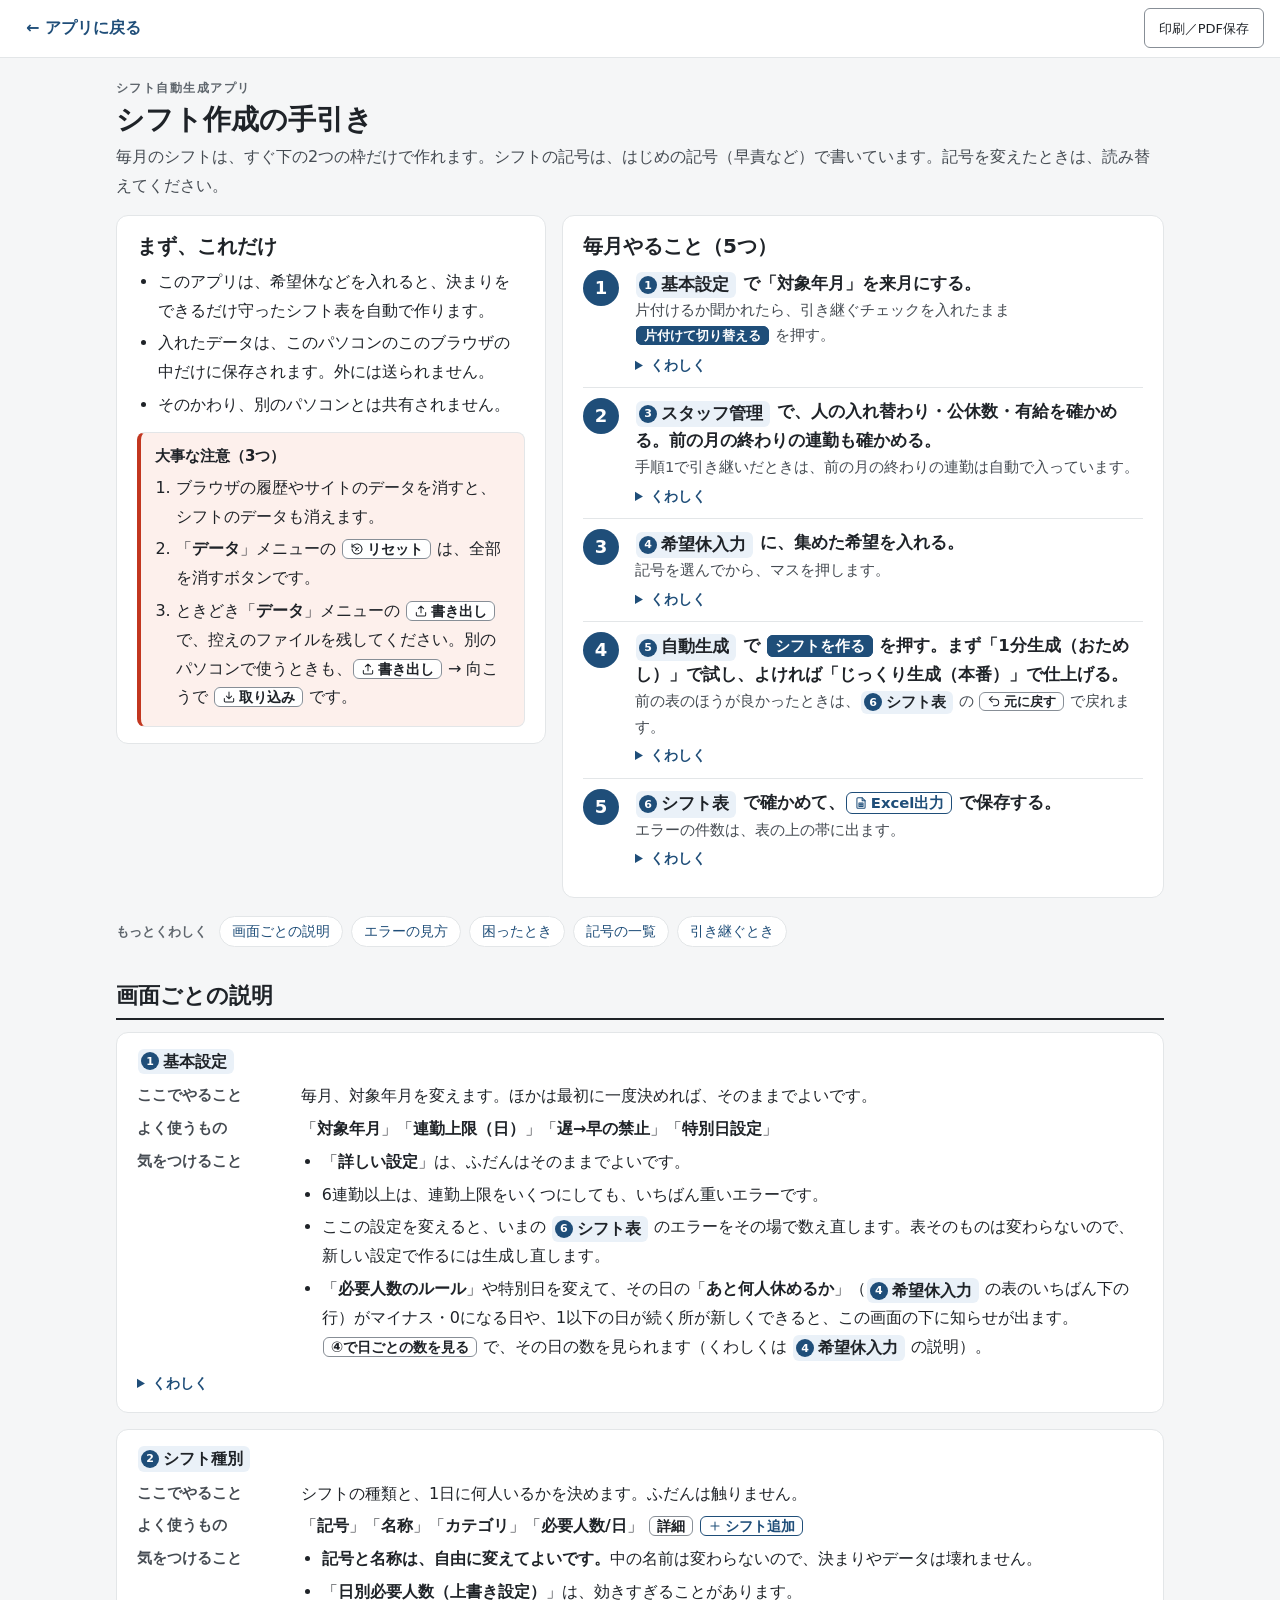
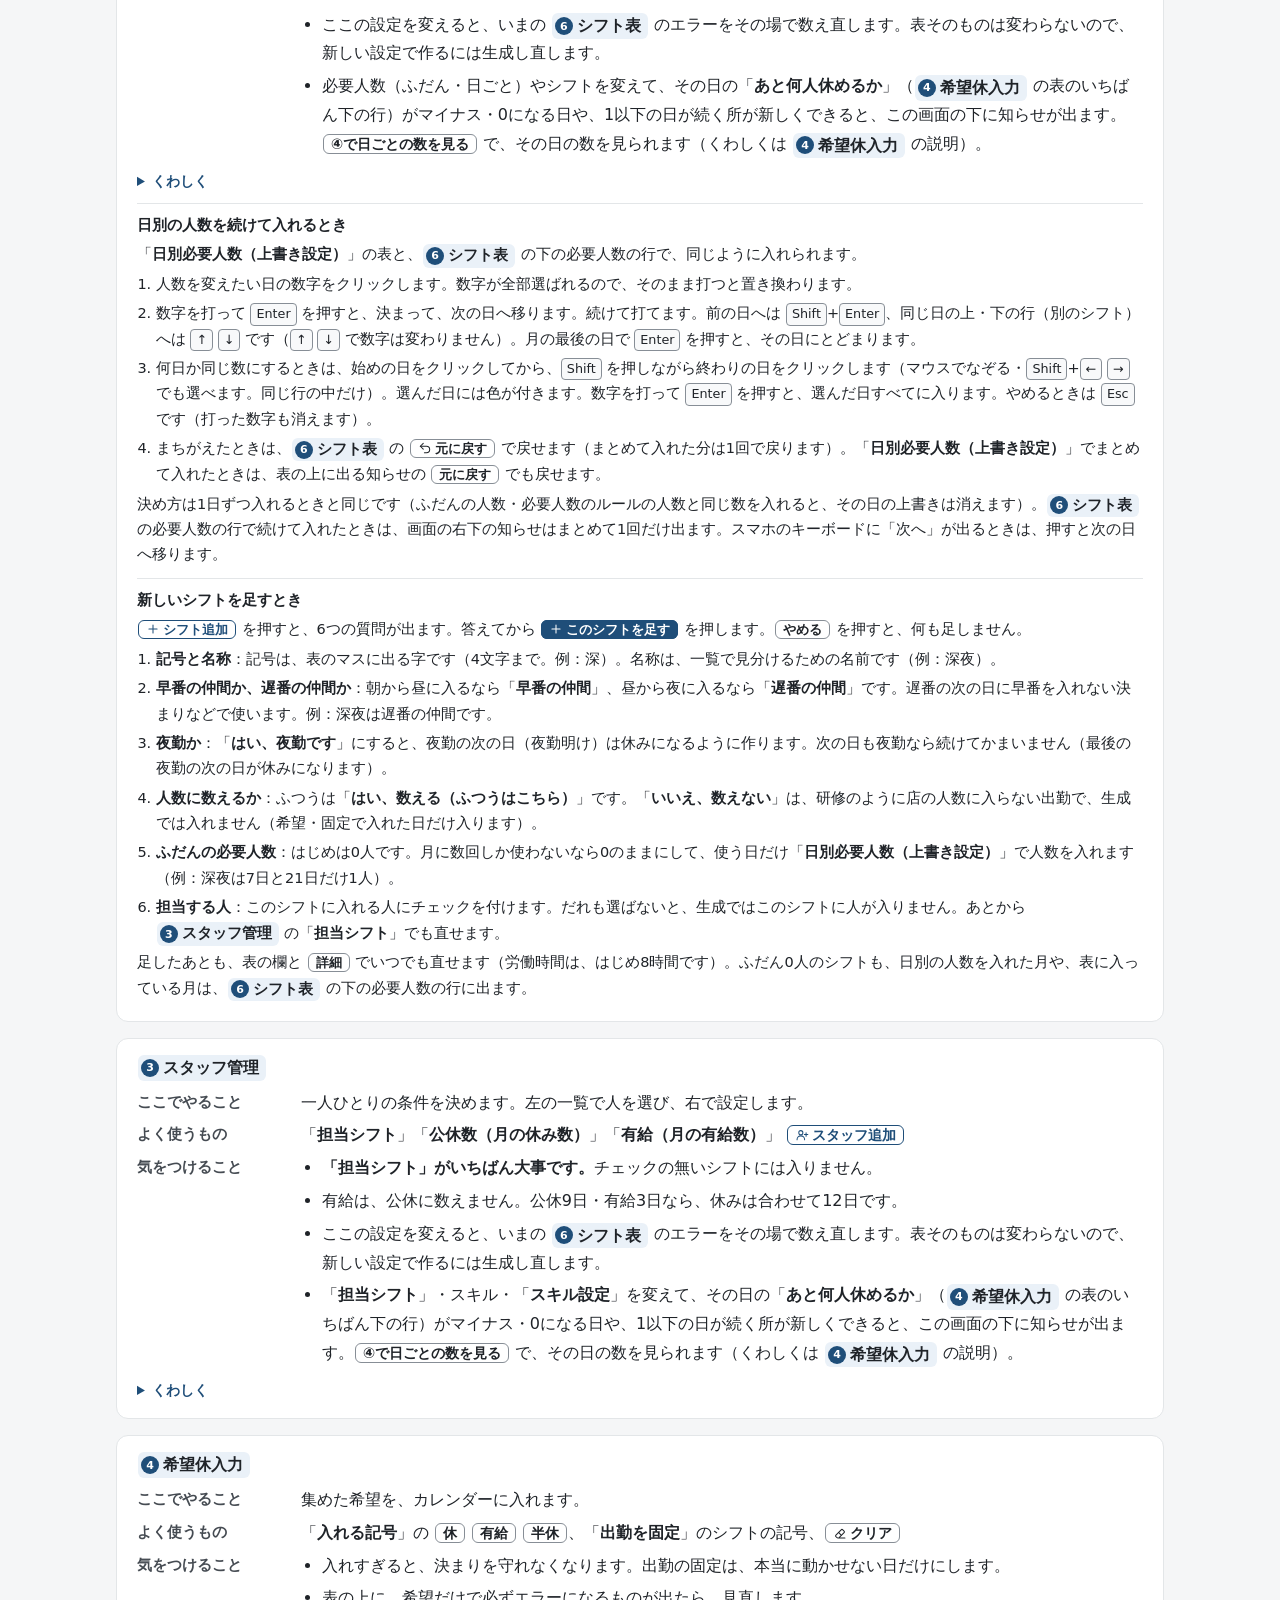
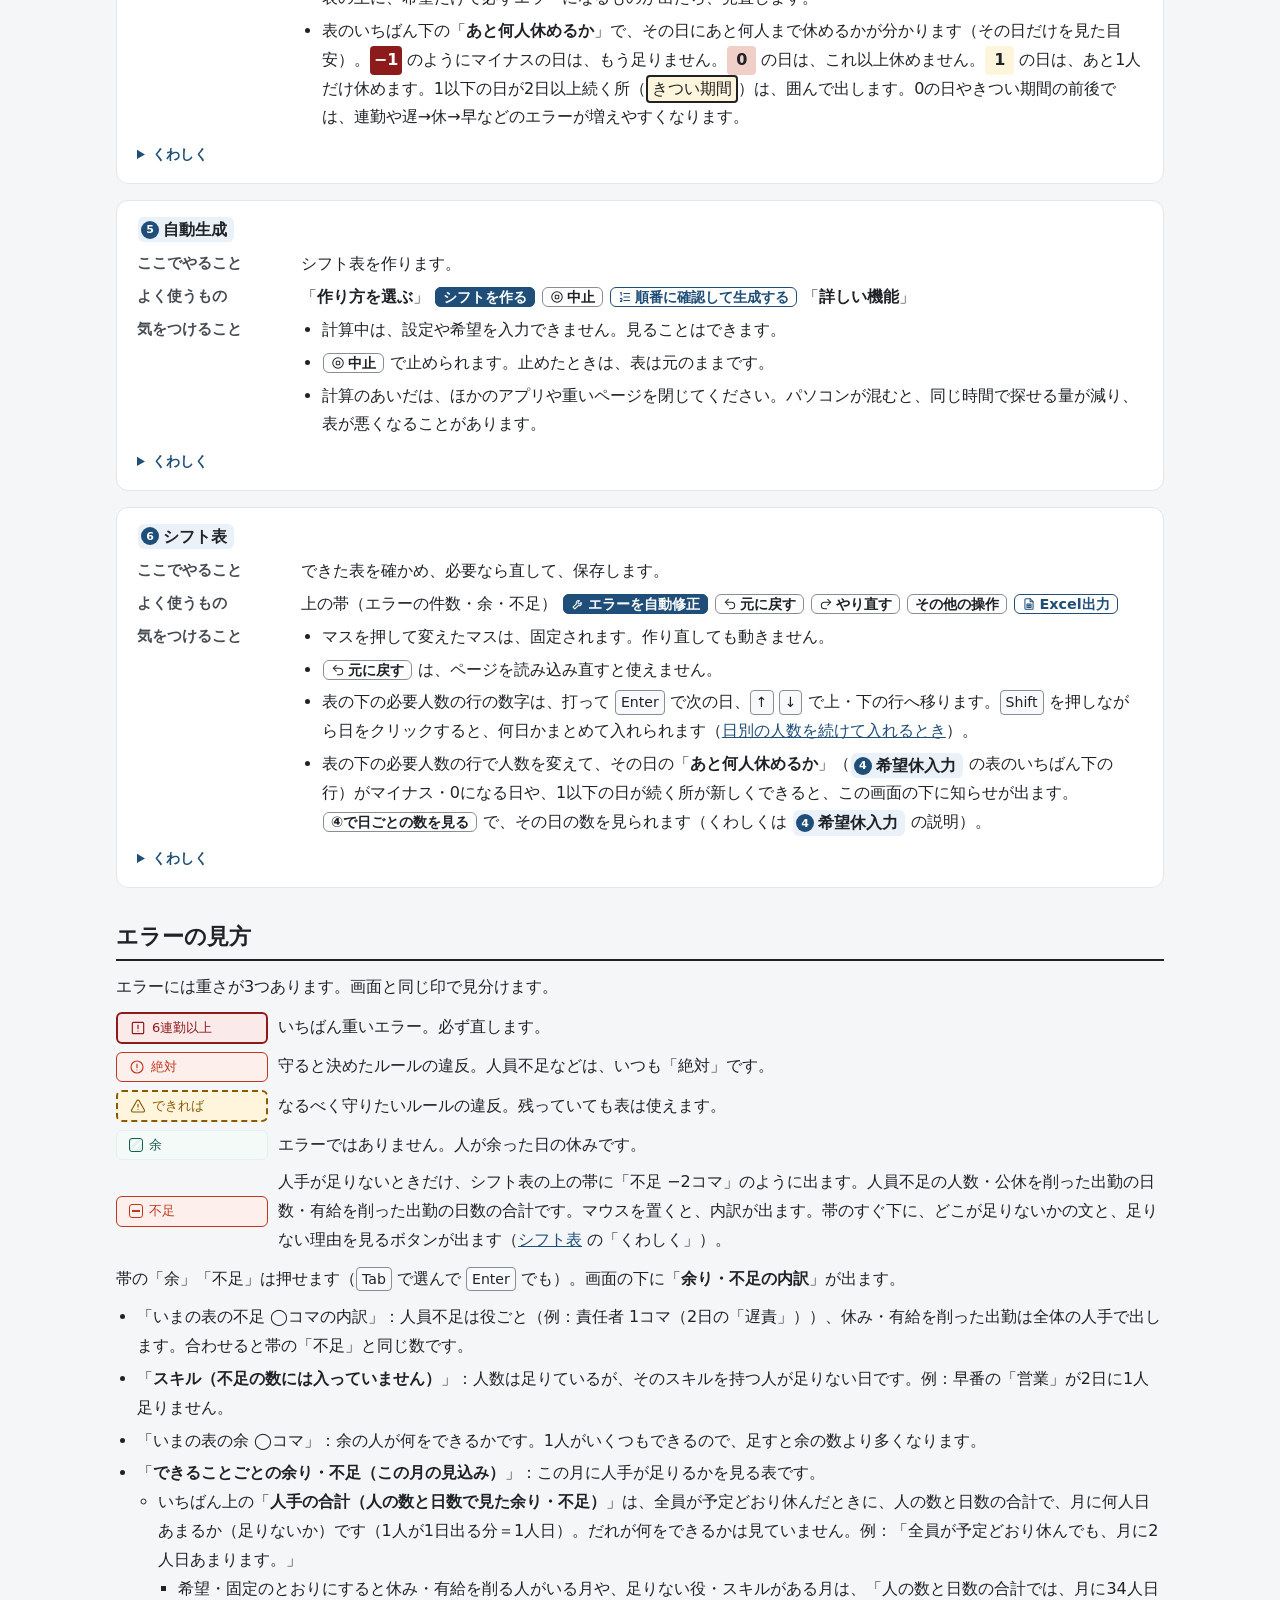
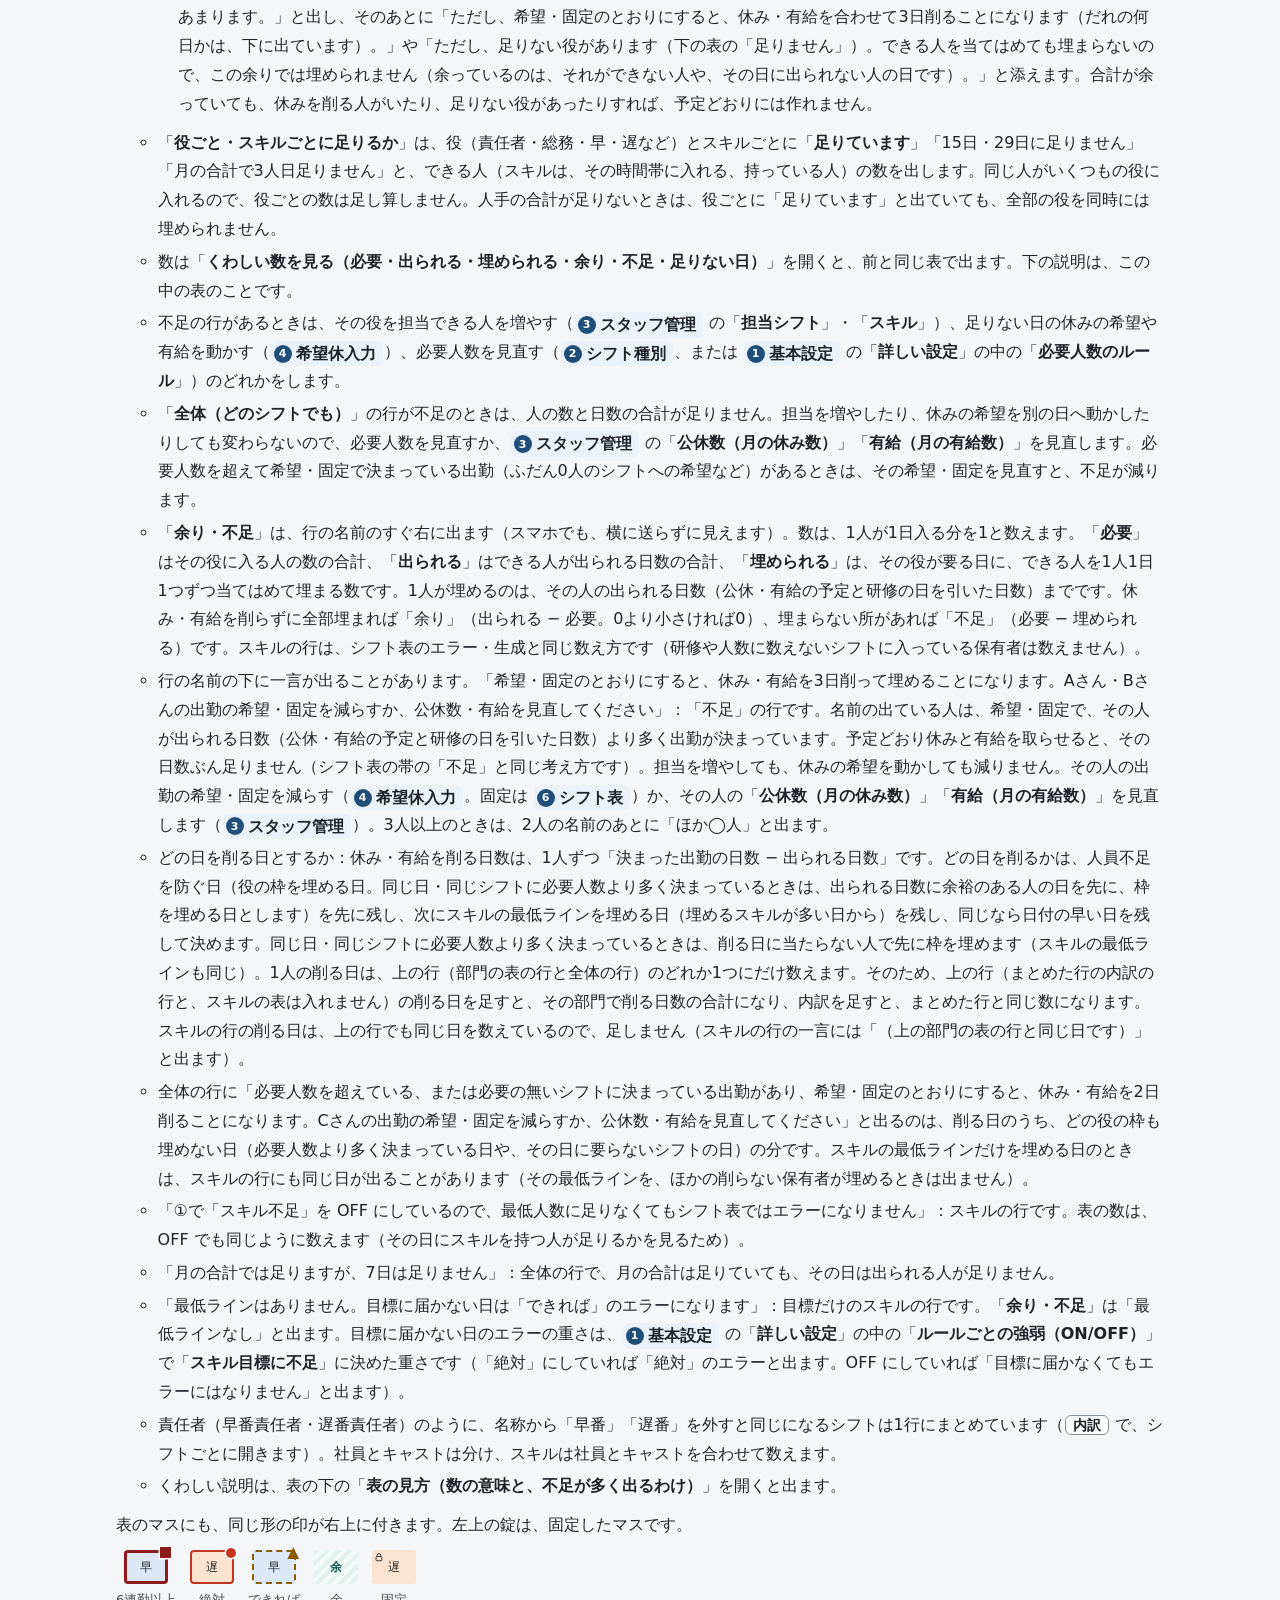
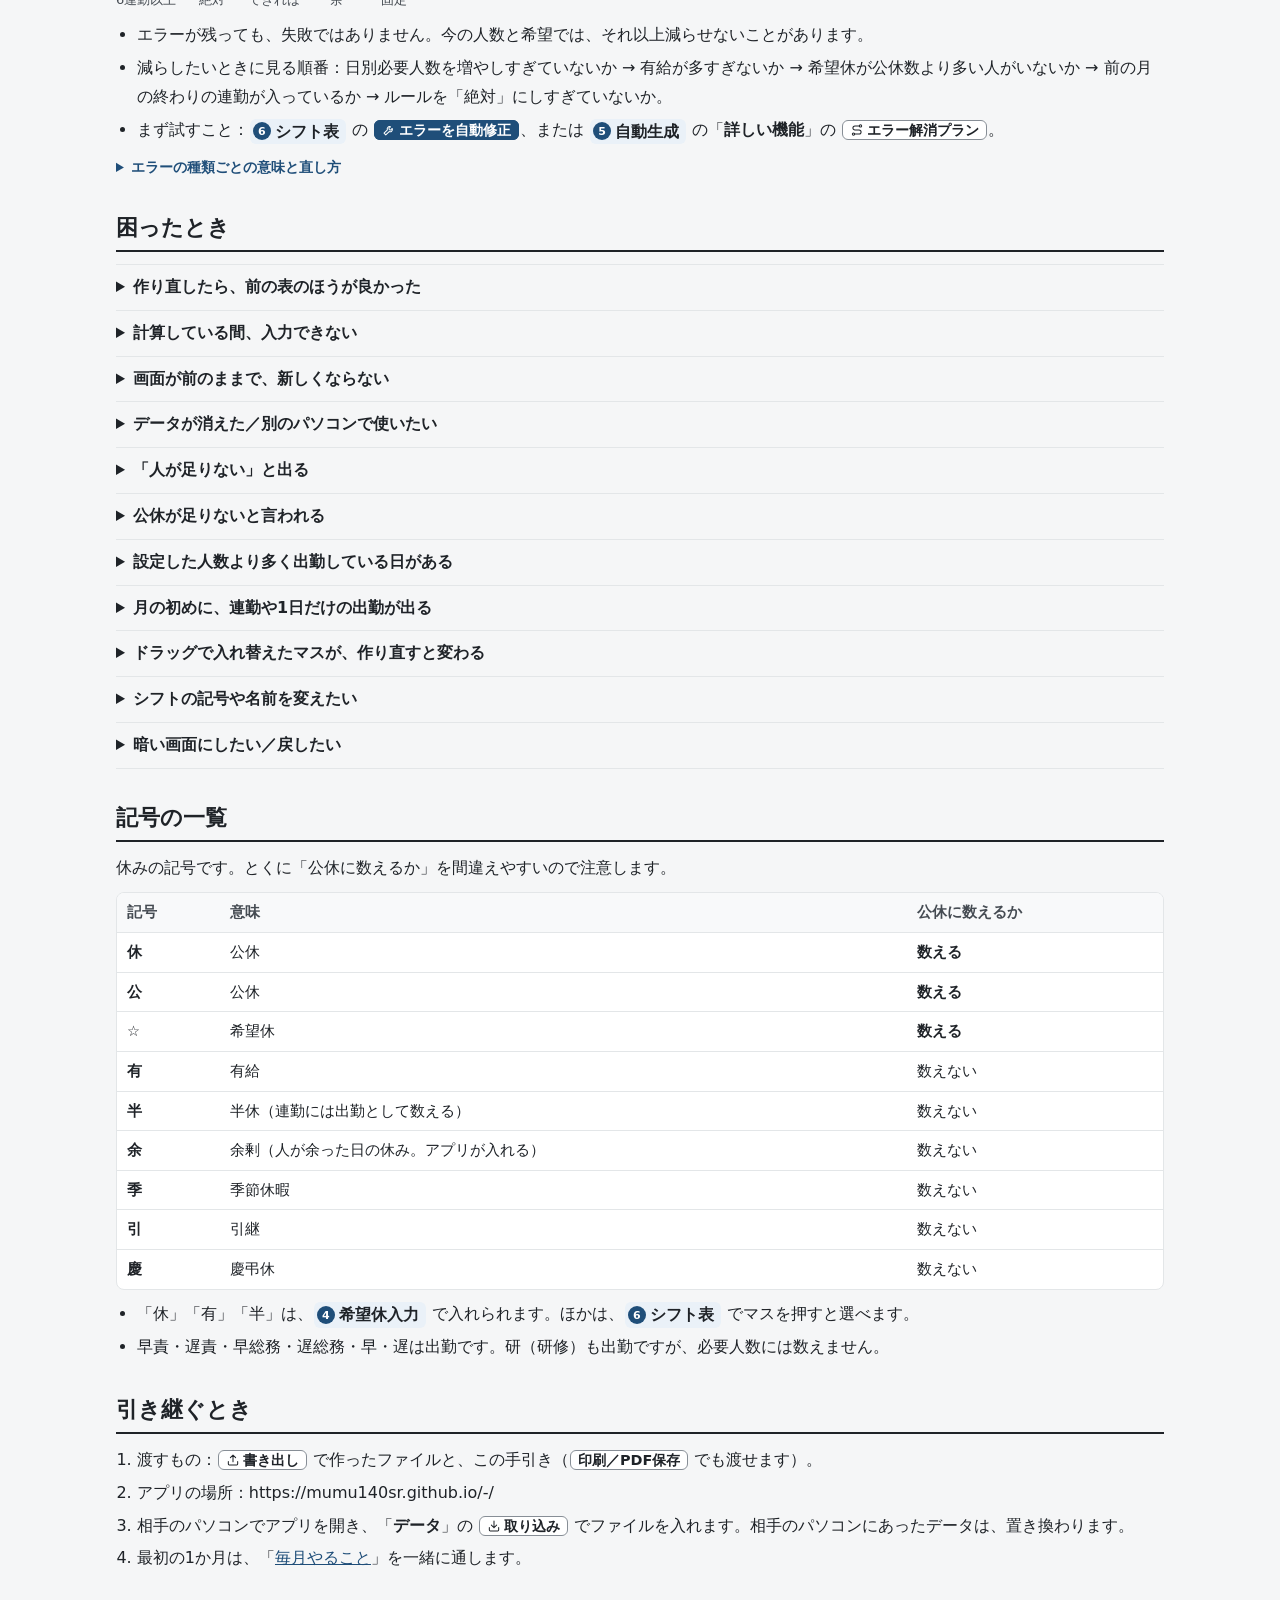
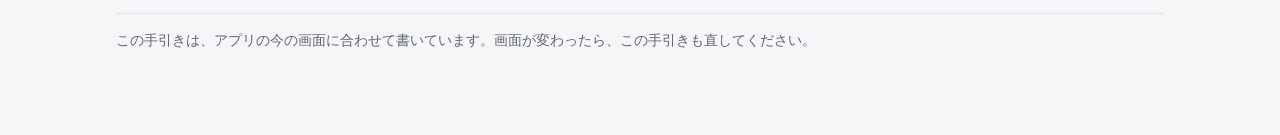
==== commit 8ab6a2f7: "v273: 日別の必要人数を楽に入れる（Enter で次の日・↑↓で上下の行・まとめて入れる・元に戻す） ②の日別必要人数の表と⑥の必要人数の行で、クリック・Tab で数字を全部選び、Enter で次" ====
--- a/manual.html
+++ b/manual.html
@@ -4,10 +4,10 @@
 <meta charset="UTF-8" />
 <meta name="viewport" content="width=device-width, initial-scale=1.0" />
 <title>シフト作成の手引き｜シフト自動生成アプリ</title>
-<link rel="icon" href="favicon.svg?v=272" type="image/svg+xml">
-<link rel="icon" href="favicon-32.png?v=272" sizes="32x32" type="image/png">
-<link rel="icon" href="favicon-16.png?v=272" sizes="16x16" type="image/png">
-<link rel="apple-touch-icon" href="apple-touch-icon.png?v=272">
+<link rel="icon" href="favicon.svg?v=273" type="image/svg+xml">
+<link rel="icon" href="favicon-32.png?v=273" sizes="32x32" type="image/png">
+<link rel="icon" href="favicon-16.png?v=273" sizes="16x16" type="image/png">
+<link rel="apple-touch-icon" href="apple-touch-icon.png?v=273">
 <script>
 /* アプリと同じ明暗で出す（アプリで選んだものを使い、無ければパソコンの設定に合わせる。app.v6.js と同じ決め方） */
 (function () {
@@ -19,7 +19,7 @@
 })();
 </script>
 <!-- 色・アイコン・エラーの札・マスの見本は、アプリの変数と部品（css/style.css）をそのまま使う -->
-<link rel="stylesheet" href="css/style.css?v=272" />
+<link rel="stylesheet" href="css/style.css?v=273" />
 <style>
 /* ===== 手引きだけの見た目（m- で始まる名前。アプリの画面には効かない） ===== */
 body.m-body { font-size: 16px; line-height: 1.8; }
@@ -364,6 +364,17 @@
           <li>「研」（研修）は、必要人数に数えません。</li>
         </ul>
       </details>
+      <div class="m-howto" id="reqinput">
+        <h4>日別の人数を続けて入れるとき</h4>
+        <p>「<span class="m-ui">日別必要人数（上書き設定）</span>」の表と、<span class="m-tab" data-n="6">シフト表</span> の下の必要人数の行で、同じように入れられます。</p>
+        <ol>
+          <li>人数を変えたい日の数字をクリックします。数字が全部選ばれるので、そのまま打つと置き換わります。</li>
+          <li>数字を打って <span class="m-key">Enter</span> を押すと、決まって、次の日へ移ります。続けて打てます。前の日へは <span class="m-key">Shift</span>+<span class="m-key">Enter</span>、同じ日の上・下の行（別のシフト）へは <span class="m-key">↑</span> <span class="m-key">↓</span> です（<span class="m-key">↑</span> <span class="m-key">↓</span> で数字は変わりません）。月の最後の日で <span class="m-key">Enter</span> を押すと、その日にとどまります。</li>
+          <li>何日か同じ数にするときは、始めの日をクリックしてから、<span class="m-key">Shift</span> を押しながら終わりの日をクリックします（マウスでなぞる・<span class="m-key">Shift</span>+<span class="m-key">←</span> <span class="m-key">→</span> でも選べます。同じ行の中だけ）。選んだ日には色が付きます。数字を打って <span class="m-key">Enter</span> を押すと、選んだ日すべてに入ります。やめるときは <span class="m-key">Esc</span> です（打った数字も消えます）。</li>
+          <li>まちがえたときは、<span class="m-tab" data-n="6">シフト表</span> の <span class="m-btn"><svg class="ic" aria-hidden="true"><use href="#i-undo"/></svg>元に戻す</span> で戻せます（まとめて入れた分は1回で戻ります）。「<span class="m-ui">日別必要人数（上書き設定）</span>」でまとめて入れたときは、表の上に出る知らせの <span class="m-btn">元に戻す</span> でも戻せます。</li>
+        </ol>
+        <p>決め方は1日ずつ入れるときと同じです（ふだんの人数・必要人数のルールの人数と同じ数を入れると、その日の上書きは消えます）。<span class="m-tab" data-n="6">シフト表</span> の必要人数の行で続けて入れたときは、画面の右下の知らせはまとめて1回だけ出ます。スマホのキーボードに「次へ」が出るときは、押すと次の日へ移ります。</p>
+      </div>
       <div class="m-howto" id="addshift">
         <h4>新しいシフトを足すとき</h4>
         <p><span class="m-btn out"><svg class="ic" aria-hidden="true"><use href="#i-plus"/></svg>シフト追加</span> を押すと、6つの質問が出ます。答えてから <span class="m-btn pri"><svg class="ic" aria-hidden="true"><use href="#i-plus"/></svg>このシフトを足す</span> を押します。<span class="m-btn">やめる</span> を押すと、何も足しません。</p>
@@ -503,6 +514,7 @@
         <dt>気をつけること</dt><dd><ul>
           <li>マスを押して変えたマスは、固定されます。作り直しても動きません。</li>
           <li><span class="m-btn"><svg class="ic" aria-hidden="true"><use href="#i-undo"/></svg>元に戻す</span> は、ページを読み込み直すと使えません。</li>
+          <li>表の下の必要人数の行の数字は、打って <span class="m-key">Enter</span> で次の日、<span class="m-key">↑</span> <span class="m-key">↓</span> で上・下の行へ移ります。<span class="m-key">Shift</span> を押しながら日をクリックすると、何日かまとめて入れられます（<a href="#reqinput">日別の人数を続けて入れるとき</a>）。</li>
           <li>表の下の必要人数の行で人数を変えて、その日の「<span class="m-ui">あと何人休めるか</span>」（<span class="m-tab" data-n="4">希望休入力</span> の表のいちばん下の行）がマイナス・0になる日や、1以下の日が続く所が新しくできると、この画面の下に知らせが出ます。<span class="m-btn">④で日ごとの数を見る</span> で、その日の数を見られます（くわしくは <span class="m-tab" data-n="4">希望休入力</span> の説明）。</li>
         </ul></dd>
       </dl>
@@ -527,7 +539,7 @@
           </li>
           <li>マスを押すと「<span class="m-ui">シフト編集</span>」が出ます。選んだものに変わり、そのマスは固定されます。「―」を選ぶと空になり、固定も外れます。</li>
           <li>マスをドラッグして別のマスに落とすと、2つが入れ替わります。入れ替えただけでは、新しく固定されません。</li>
-          <li><span class="m-btn"><svg class="ic" aria-hidden="true"><use href="#i-undo"/></svg>元に戻す</span> <span class="m-btn"><svg class="ic" aria-hidden="true"><use href="#i-redo"/></svg>やり直す</span> は、この画面では <span class="m-key">Ctrl</span>+<span class="m-key">Z</span>・<span class="m-key">Ctrl</span>+<span class="m-key">Y</span> でも使えます。手直しや自動修正のほか、作り直したあとも、前の表に戻れます。</li>
+          <li><span class="m-btn"><svg class="ic" aria-hidden="true"><use href="#i-undo"/></svg>元に戻す</span> <span class="m-btn"><svg class="ic" aria-hidden="true"><use href="#i-redo"/></svg>やり直す</span> は、この画面では <span class="m-key">Ctrl</span>+<span class="m-key">Z</span>・<span class="m-key">Ctrl</span>+<span class="m-key">Y</span> でも使えます。手直しや自動修正のほか、作り直したあとも、前の表に戻れます。必要人数の行と「<span class="m-ui">日別必要人数（上書き設定）</span>」で入れた数字も戻せます。</li>
           <li><span class="m-btn pri"><svg class="ic" aria-hidden="true"><use href="#i-repair"/></svg>エラーを自動修正</span>：直す案を、変えるマスの少ない順に計算して並べます。<span class="m-btn pri">反映</span> を押すまで、表は変わりません。「絶対」の違反が増える案は出ません。</li>
           <li><span class="m-btn">その他の操作</span> の中の7つ：
             <ul>
--- a/css/style.css
+++ b/css/style.css
@@ -915,6 +915,17 @@
   -moz-appearance: textfield; appearance: textfield; cursor: text;
 }
 .summary-req-input:focus { outline: 2px solid var(--focus); background: var(--surface) !important; }
+/* v273: 日別の必要人数で、まとめて入れる日（Shift＋クリック・なぞる・Shift+←→）。まとめて固定の選んだマス（td.range-sel）と同じ見た目 */
+td.rq-sel,
+.result-table .summary-row td.rq-sel { background: var(--accent-soft) !important; box-shadow: inset 0 0 0 2px var(--focus) !important; }   /* 足りない日（td.under）の上でも選んだ色にする */
+td.rq-sel .summary-req-input, td.rq-sel .daily-req-input, td.rq-sel .daily-skill-input { color: var(--text) !important; }
+.rq-help { margin: 6px 0 0; }
+.rq-help .m-key, .rq-key { display: inline-block; padding: 0 5px; border: 1px solid var(--border-control); border-radius: 4px; background: var(--surface-2);
+  font-size: 0.95em; line-height: 1.45; color: var(--text); white-space: nowrap; }
+.rq-msg { display: flex; flex-wrap: wrap; align-items: center; gap: 6px 10px; margin: 6px 0; padding: 6px 10px; border-radius: 8px;
+  border: 1px solid var(--border); background: var(--surface-2); color: var(--text); font-size: var(--fs-sm); }
+.rq-msg[hidden] { display: none; }
+.rq-msg .btn { min-height: 0; padding: 2px 10px; }
 .summary-req-input::-webkit-outer-spin-button,
 .summary-req-input::-webkit-inner-spin-button { -webkit-appearance: none; margin: 0; }
 
@@ -1020,16 +1031,17 @@
 .req-margin-alert .rma-body.rma-warn { border-color: color-mix(in srgb, var(--lv-soft) 60%, transparent); background: color-mix(in srgb, var(--lv-soft-bg) 70%, var(--surface)); }
 /* 表の大事な所を隠しすぎないように、高さは画面の4分の1まで（はみ出す分は中で送る） */
 .req-margin-alert .rma-body { max-height: 25vh; overflow-y: auto; }
-/* スマホの幅: 文の部分だけを送り、ボタン（閉じる など）はいつも見えるようにする（全体で画面の4分の1ほど） */
+.req-margin-alert .rma-body .grow { flex: 1 1 240px; min-width: 0; }
+.req-margin-alert ul { margin: 4px 0; padding-left: 18px; }
+.req-margin-alert .rma-btns { display: flex; gap: 6px; flex-wrap: wrap; }
+/* スマホの幅: 文の部分だけを送り、ボタン（閉じる など）はいつも1行で見えるようにする（全体で画面の4分の1ほど）。
+   上の .rma-btns より後に書く（同じ強さの指定は、後に書いたほうが効く）。とても狭い画面では、ボタンの行だけを横に送る */
 @media (max-width: 600px) {
   .req-margin-alert .rma-body { max-height: none; overflow: visible; padding: 8px 10px; }
   .req-margin-alert .rma-body .grow { max-height: 13vh; overflow-y: auto; }
-  .req-margin-alert .rma-btns { gap: 4px; flex-wrap: nowrap; }
-  .req-margin-alert .rma-btns .btn { padding: 3px 8px; font-size: 13px; white-space: nowrap; }
-}
-.req-margin-alert .rma-body .grow { flex: 1 1 240px; min-width: 0; }
-.req-margin-alert ul { margin: 4px 0; padding-left: 18px; }
-.req-margin-alert .rma-btns { display: flex; gap: 6px; flex-wrap: wrap; }
+  .req-margin-alert .rma-btns { gap: 4px; flex-wrap: nowrap; max-width: 100%; overflow-x: auto; }
+  .req-margin-alert .rma-btns .btn { padding: 3px 8px; font-size: 13px; white-space: nowrap; flex: 0 0 auto; }
+}
 
 /* ===== シフトのマス ===== */
 .shift-cell {
